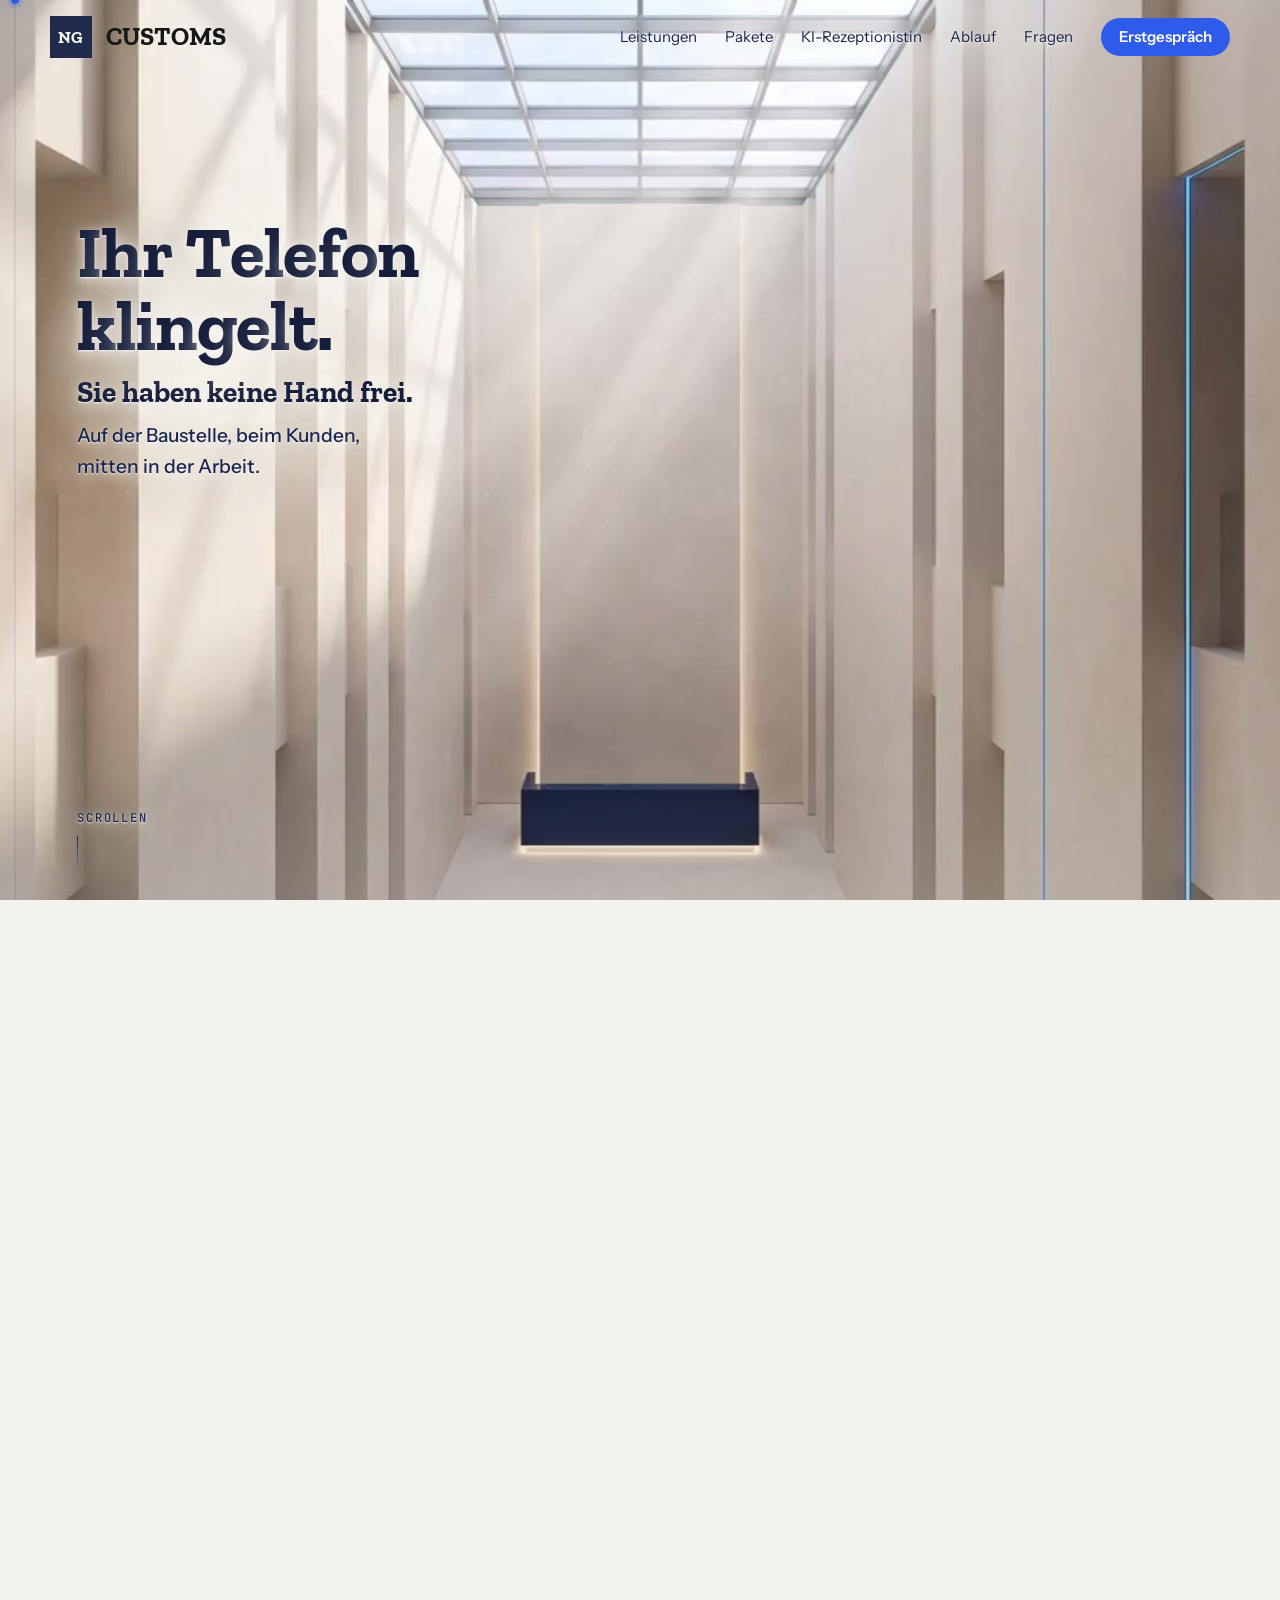
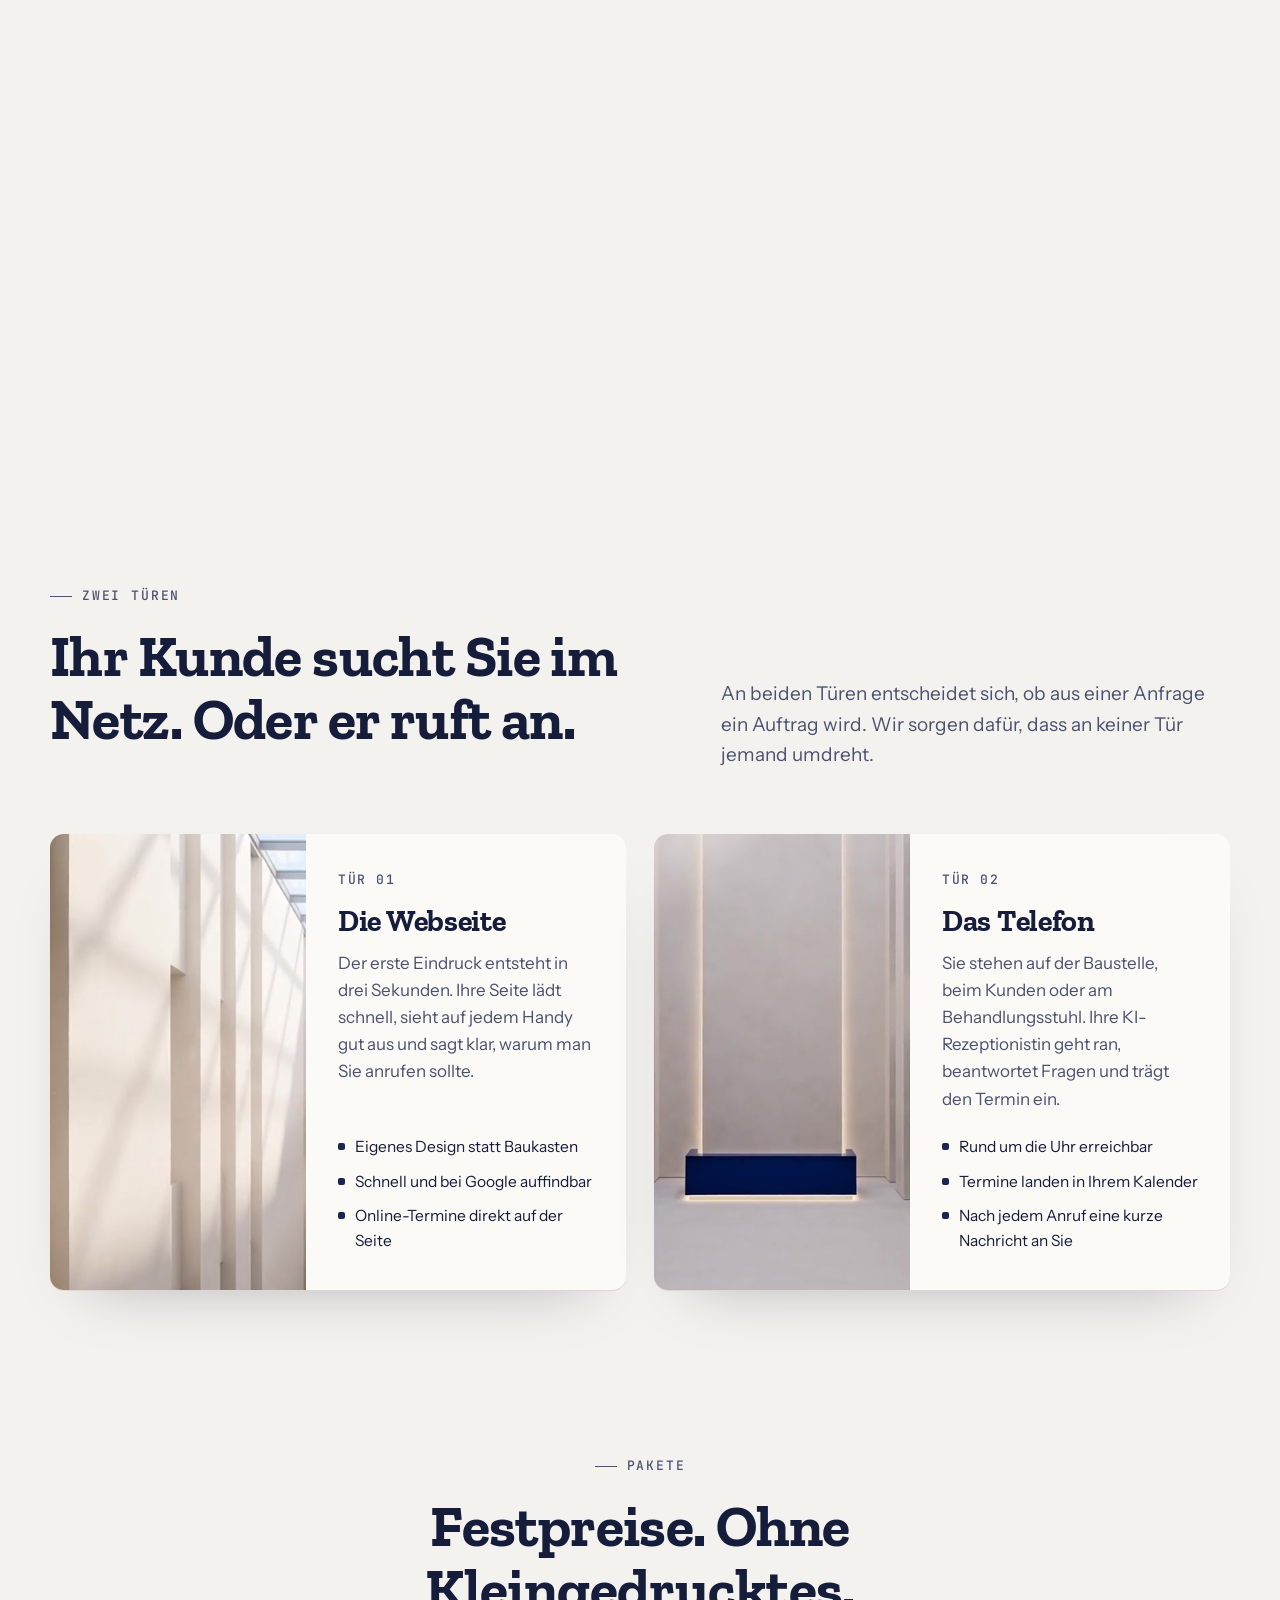
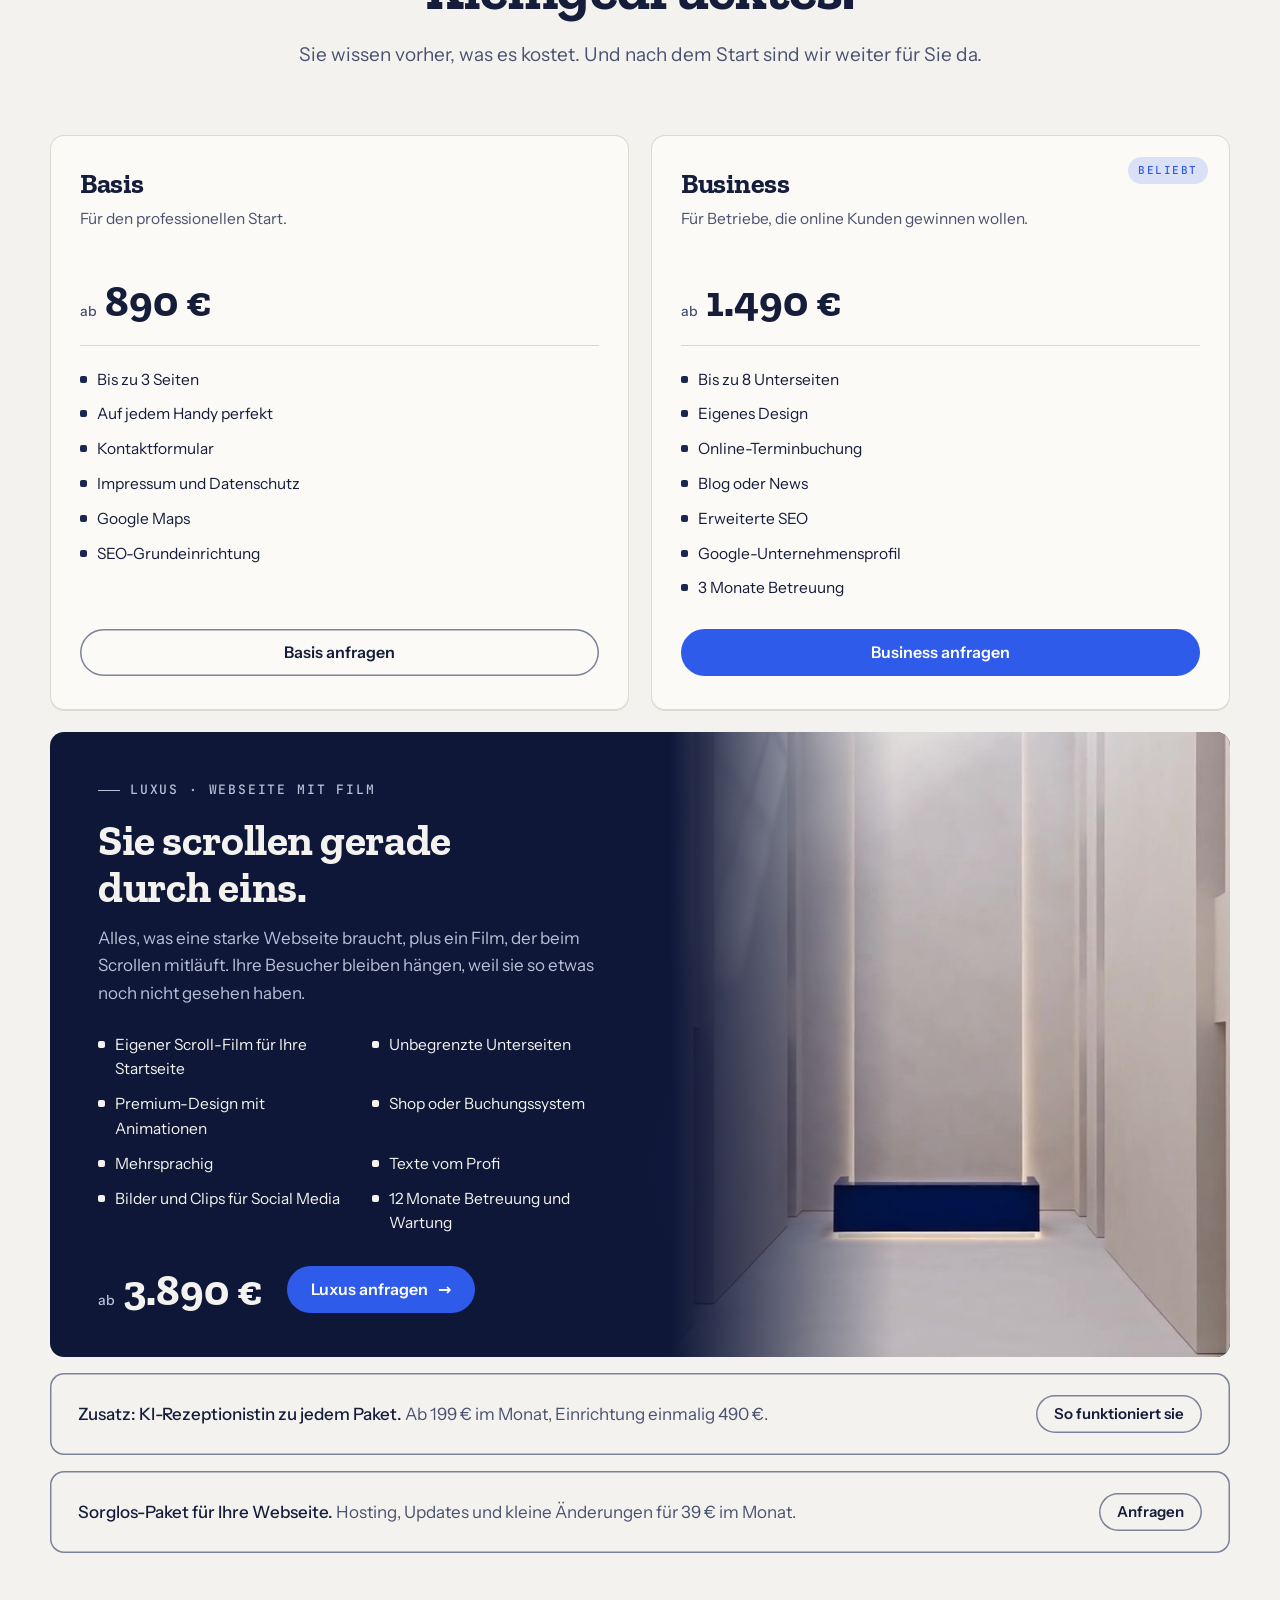
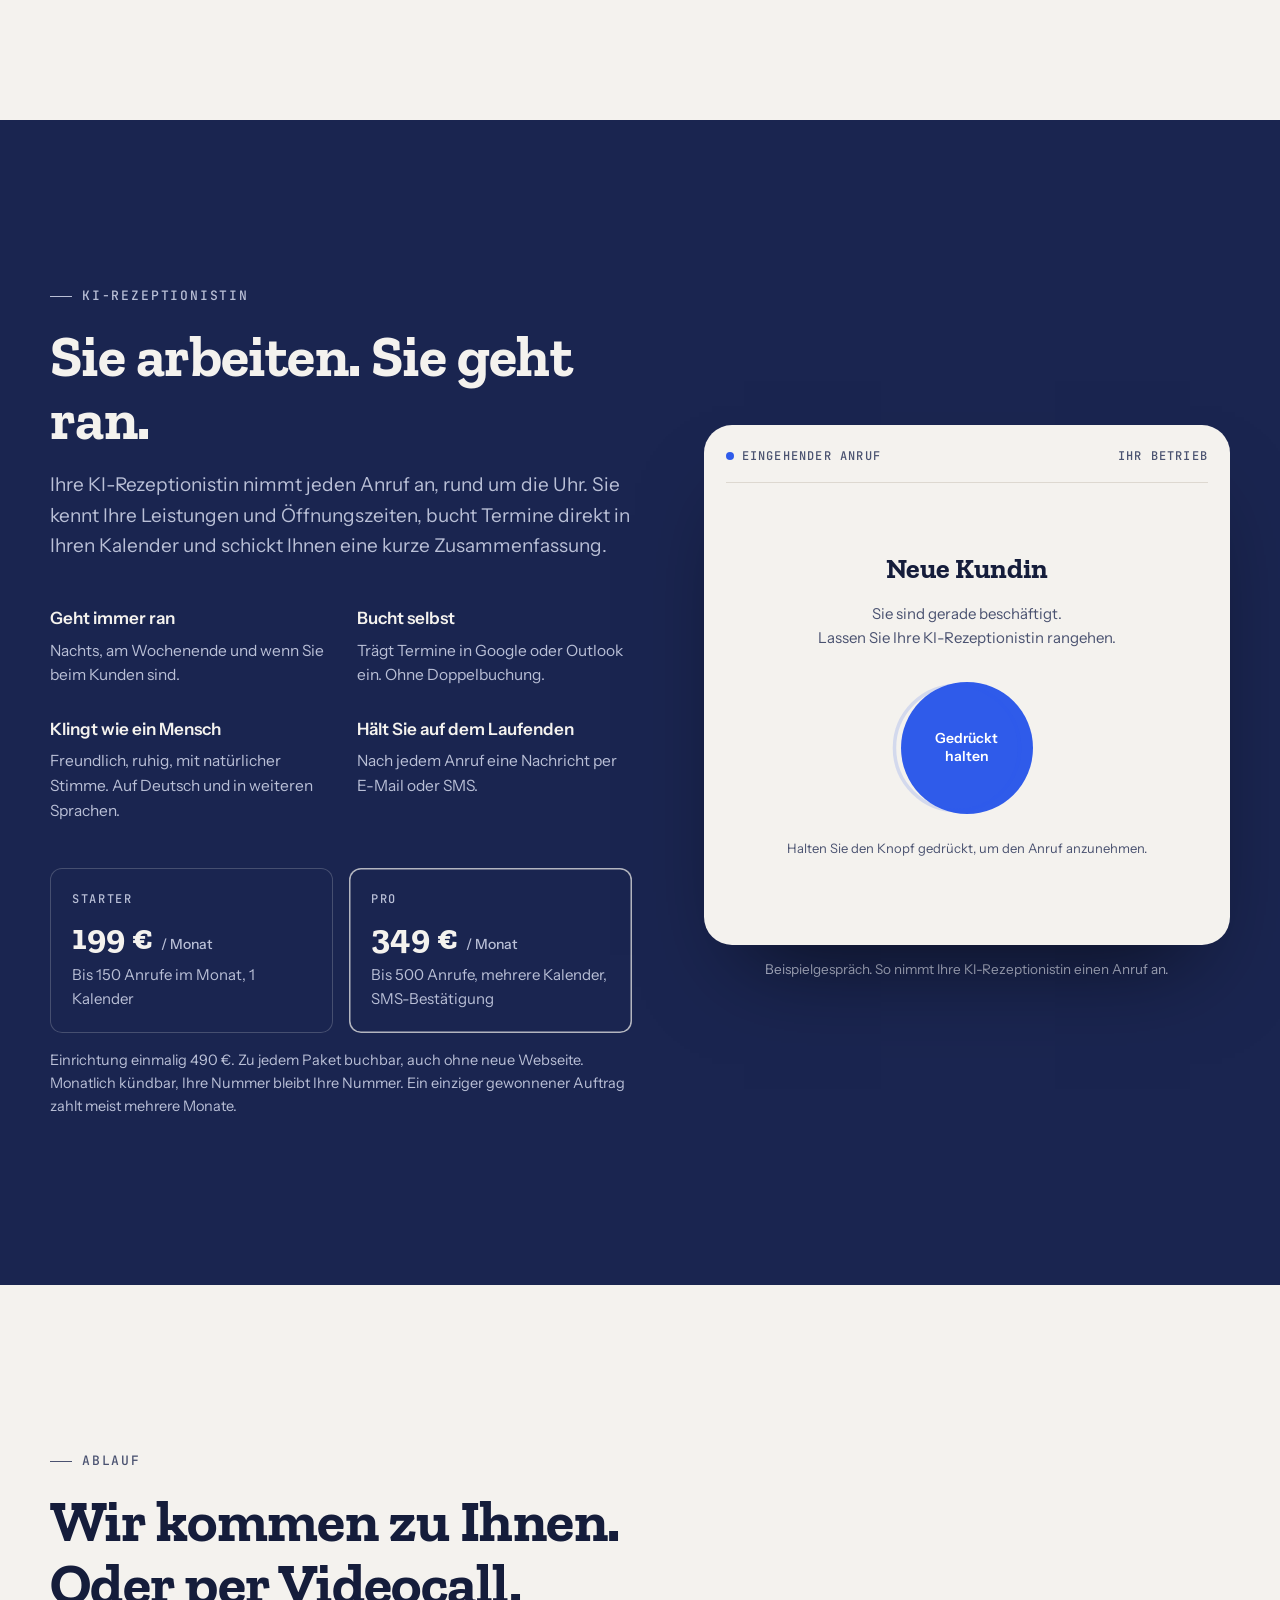
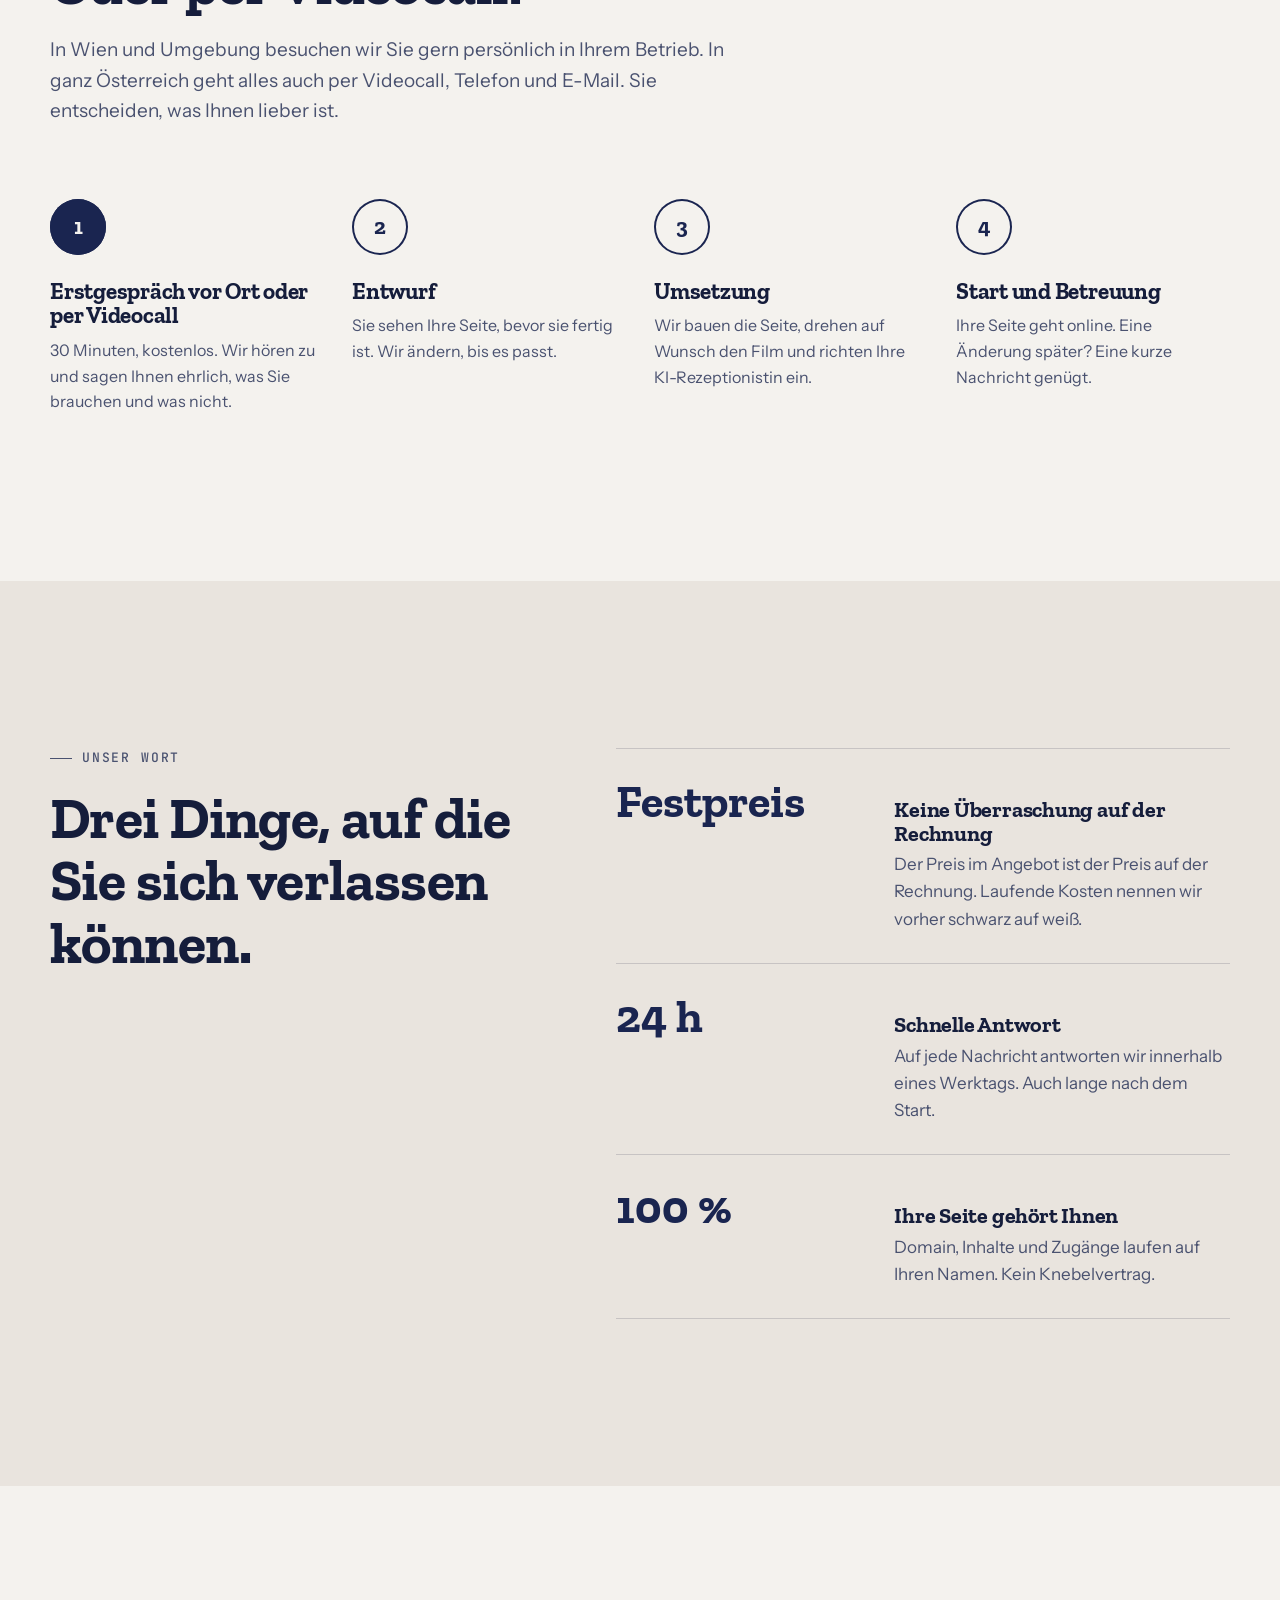
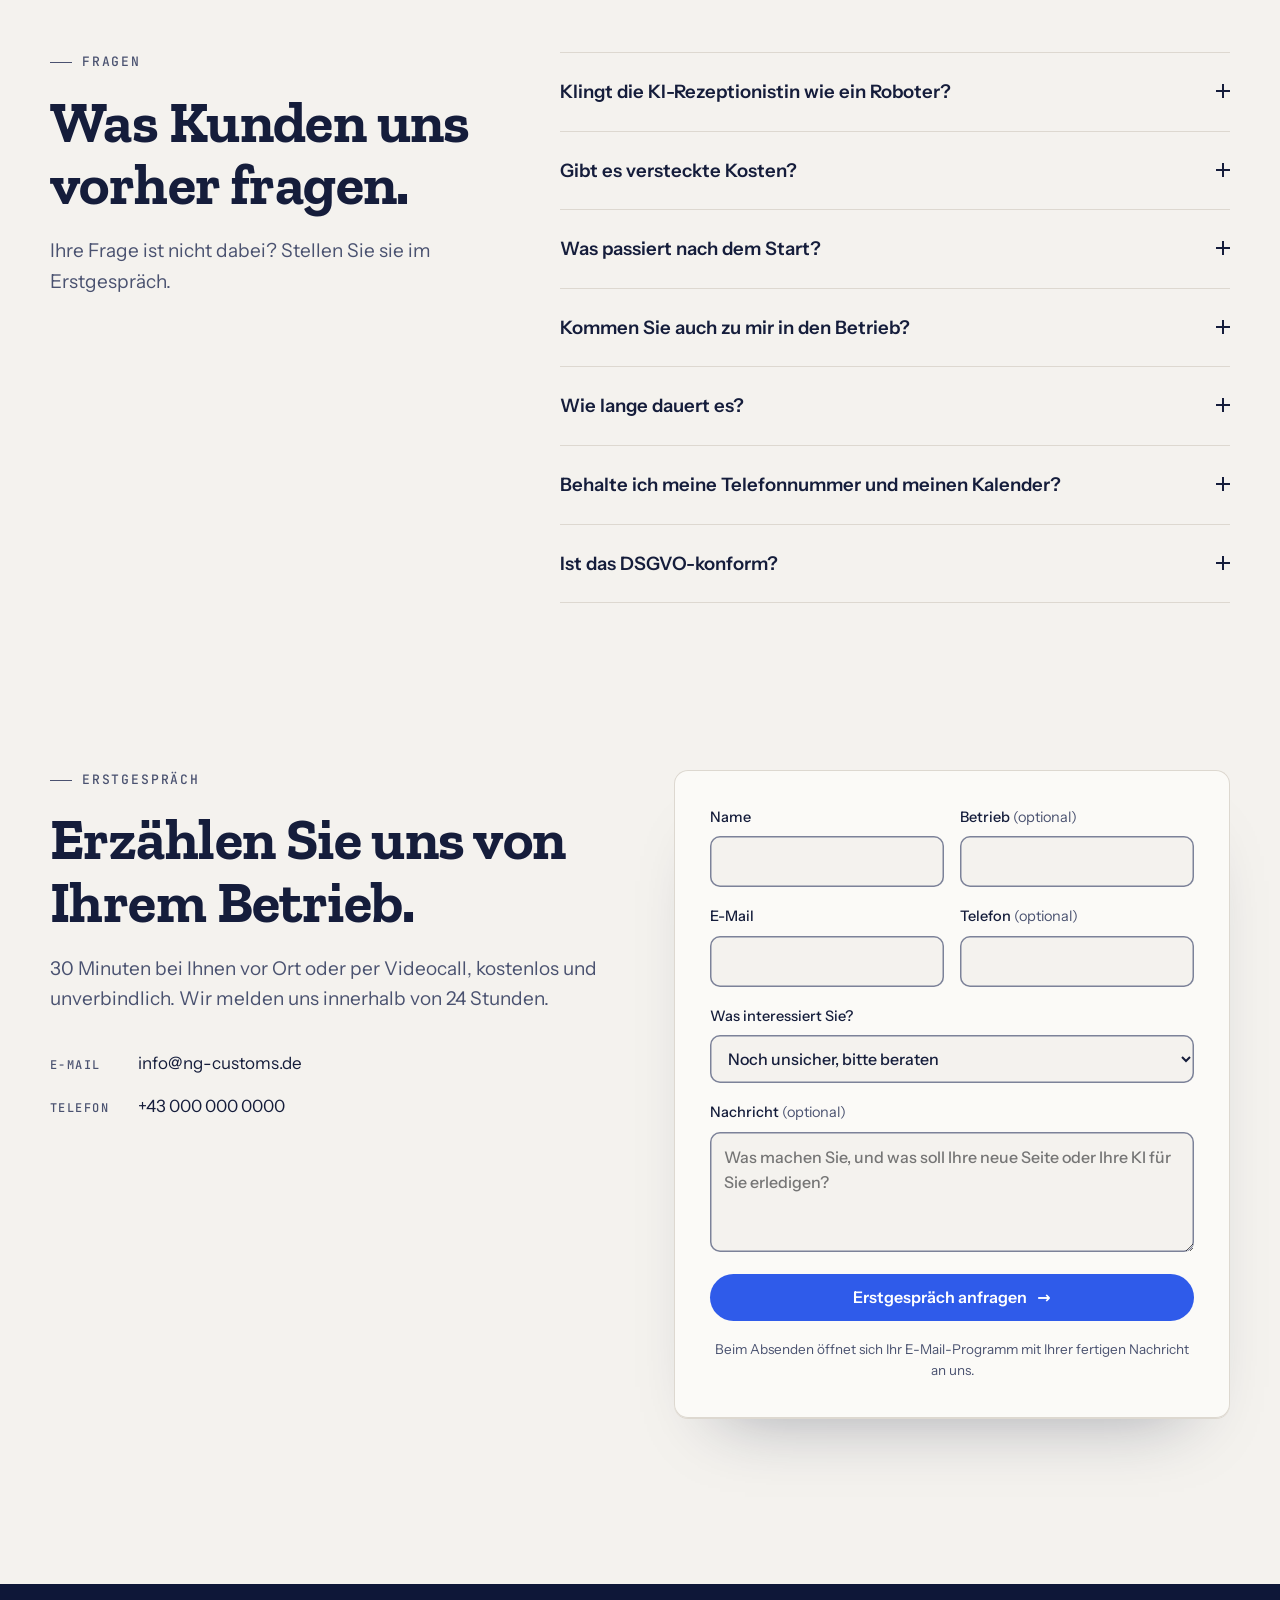
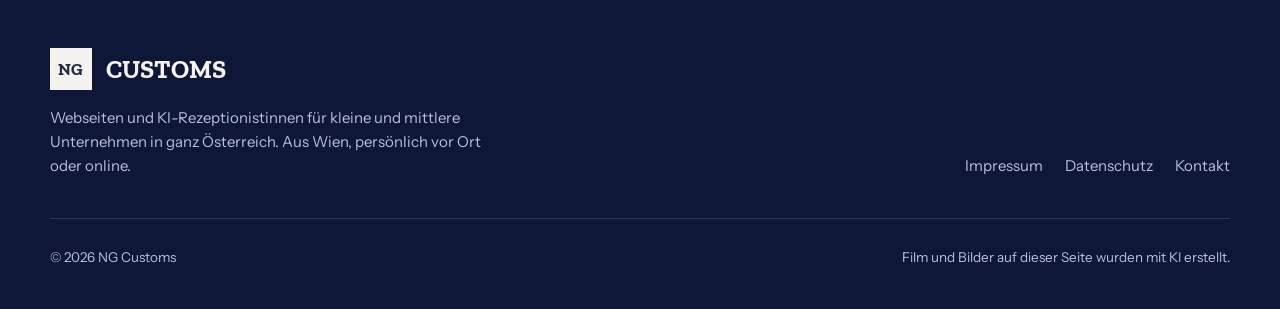
==== website/index.html @ 9c8189a8 "New pain-first hero headline and final pricing Hero now runs pain to solution and settles on 'Jeder " ====
<!DOCTYPE html>
<html lang="de">
<head>
<meta charset="UTF-8">
<meta name="viewport" content="width=device-width, initial-scale=1">
<title>NG Customs · Webseiten und KI-Rezeptionistinnen für KMU</title>
<meta name="description" content="NG Customs aus Wien baut Webseiten und KI-Rezeptionistinnen für kleine und mittlere Unternehmen in ganz Österreich. Festpreise, persönlich vor Ort oder online.">
<meta name="theme-color" content="#F4F2EE">
<link rel="icon" href="data:image/svg+xml,%3Csvg xmlns='http://www.w3.org/2000/svg' viewBox='0 0 64 64'%3E%3Crect width='64' height='64' rx='6' fill='%23202A4B'/%3E%3Ctext x='32' y='42' font-family='Georgia,serif' font-weight='700' font-size='26' fill='%23F9FAF5' text-anchor='middle'%3ENG%3C/text%3E%3C/svg%3E">
<meta property="og:title" content="NG Customs · Jeder verpasste Anruf kostet Sie Geld.">
<meta property="og:description" content="Webseiten und KI-Rezeptionistinnen für kleine und mittlere Unternehmen in ganz Österreich. Aus Wien, persönlich vor Ort oder online.">
<meta property="og:type" content="website">
<!-- DEPLOY STEP: og:image und og:url mit der Live-Adresse (absolut) patchen -->
<meta property="og:image" content="assets/hero-ending.jpg">
<meta property="og:url" content="/">
<link rel="preload" href="assets/fonts/zilla-slab-700.woff2" as="font" type="font/woff2" crossorigin>
<link rel="preload" href="assets/fonts/instrument-sans.woff2" as="font" type="font/woff2" crossorigin>
<style>
@font-face{font-family:"Zilla Slab";src:url(assets/fonts/zilla-slab-600.woff2) format("woff2");font-weight:600;font-display:swap}
@font-face{font-family:"Zilla Slab";src:url(assets/fonts/zilla-slab-700.woff2) format("woff2");font-weight:700;font-display:swap}
@font-face{font-family:"Instrument Sans";src:url(assets/fonts/instrument-sans.woff2) format("woff2");font-weight:400 600;font-display:swap}
@font-face{font-family:"JetBrains Mono";src:url(assets/fonts/jetbrains-mono-500.woff2) format("woff2");font-weight:500;font-display:swap}

:root{
  --canvas:#F4F2EE;
  --panel:#FBFAF7;
  --wall:#E9E4DE;
  --ink:#151D3B;
  --navy:#1A2550;
  --navy-deep:#0E1738;
  --text-secondary:#4A5270;
  --line:#DDD8D0;
  --line-strong:#7C8299;
  --accent:#2F5BEA;
  --accent-hover:#2349C9;
  --accent-muted:rgba(47,91,234,.16);
  --on-navy:#F4F2EE;
  --on-navy-2:#B9BFD6;
  --display:"Zilla Slab",Georgia,serif;
  --body:"Instrument Sans",system-ui,-apple-system,"Segoe UI",sans-serif;
  --mono:"JetBrains Mono",ui-monospace,monospace;
  --ease-out:cubic-bezier(.22,1,.36,1);
  --ease-io:cubic-bezier(.65,0,.35,1);
  --radius:14px;
  --halo:0 1px 2px rgba(244,242,238,.95),0 3px 14px rgba(244,242,238,.85),0 10px 44px rgba(244,242,238,.8);
}
*{box-sizing:border-box;margin:0;padding:0}
html{overflow-x:hidden;overflow-x:clip;scroll-behavior:smooth;-webkit-text-size-adjust:100%}
body{overflow-x:hidden;overflow-x:clip;background:var(--canvas);color:var(--ink);font-family:var(--body);font-size:17px;line-height:1.6;-webkit-font-smoothing:antialiased;animation:pagein .9s var(--ease-out) both}
@keyframes pagein{from{opacity:0}to{opacity:1}}
img,video,svg{display:block;max-width:100%}
a{color:inherit;text-decoration:none}
button{font:inherit;color:inherit;background:none;border:0;cursor:pointer}
:focus-visible{outline:2px solid var(--accent);outline-offset:3px;border-radius:6px}
.sr{position:absolute!important;width:1px;height:1px;overflow:hidden;clip:rect(0 0 0 0);clip-path:inset(50%);white-space:nowrap}
.skip{position:fixed;left:16px;top:-60px;z-index:100;background:var(--navy);color:var(--on-navy);padding:10px 16px;border-radius:8px;transition:top .3s var(--ease-out)}
.skip:focus{top:12px}
.wrap{width:min(1180px,100% - 48px);margin-inline:auto}

/* One environment: fixed background layer behind everything */
.env{position:fixed;inset:0;z-index:-1;pointer-events:none;overflow:hidden}
.env::before{content:"";position:absolute;inset:0;background-image:linear-gradient(to right,rgba(26,37,80,.045) 1px,transparent 1px);background-size:88px 100%}
.env::after{content:"";position:absolute;width:70vmax;height:70vmax;left:-20vmax;top:-25vmax;border-radius:50%;background:radial-gradient(circle,rgba(255,255,255,.75),rgba(255,255,255,0) 62%);animation:drift 80s var(--ease-io) -20s infinite alternate}
@keyframes drift{to{transform:translate(60vw,70vh)}}

/* The light seam: signature element, echoes the blue light line in the film */
.seam{position:fixed;left:max(12px,calc((100vw - 1180px)/2 - 36px));top:0;bottom:0;width:2px;z-index:5;pointer-events:none;background:rgba(26,37,80,.07)}
.seam i{position:absolute;left:0;top:0;width:2px;height:100%;transform-origin:top;transform:scaleY(var(--sp,0));background:linear-gradient(var(--accent),rgba(47,91,234,.35));box-shadow:0 0 12px rgba(47,91,234,.55)}
.seam b{position:absolute;left:-3px;width:8px;height:8px;border-radius:50%;background:var(--accent);box-shadow:0 0 0 4px var(--accent-muted),0 0 18px rgba(47,91,234,.7);top:calc(var(--sp,0)*100% - 4px)}
@media (max-width:1100px){.seam{display:none}}

/* Nav */
.nav{position:fixed;top:0;left:0;right:0;z-index:40;transition:background .5s var(--ease-out),box-shadow .5s var(--ease-out)}
.nav.solid nav a:not(.btn){text-shadow:none;color:var(--text-secondary)}
.nav.solid{background:rgba(244,242,238,.86);backdrop-filter:blur(14px);-webkit-backdrop-filter:blur(14px);box-shadow:0 1px 0 var(--line)}
.nav .wrap{display:flex;align-items:center;justify-content:space-between;height:74px}
.logo{display:flex;align-items:center;gap:14px;font-family:var(--display);font-weight:700;letter-spacing:0;line-height:1}
.logo .mark{display:grid;place-items:center;width:42px;height:42px;background:#202A4B;color:#F9FAF5;font-size:17px;letter-spacing:.01em}
.logo .word{font-size:25.5px;color:#161616}
.nav nav{display:flex;align-items:center;gap:28px;font-size:15px}
.nav nav a:not(.btn){color:var(--navy);text-shadow:var(--halo);position:relative;transition:color .3s var(--ease-out)}
.nav nav a:not(.btn)::after{content:"";position:absolute;left:0;right:0;bottom:-4px;height:1px;background:var(--ink);transform:scaleX(0);transform-origin:left;transition:transform .4s var(--ease-out)}
.nav nav a:not(.btn):hover{color:var(--ink)}
.nav nav a:not(.btn):hover::after{transform:scaleX(1)}
.menu{display:none;width:44px;height:44px;place-items:center}
.menu span{display:block;width:22px;height:2px;background:var(--ink);box-shadow:0 7px 0 var(--ink),0 -7px 0 var(--ink);transition:transform .3s var(--ease-out)}

/* Buttons */
.btn{display:inline-flex;align-items:center;justify-content:center;gap:10px;padding:14px 24px;border-radius:999px;font-weight:600;font-size:16px;line-height:1.2;background:var(--accent);color:#fff;text-shadow:none;transition:background .35s var(--ease-out),transform .35s var(--ease-out),box-shadow .35s var(--ease-out)}
.btn:hover{background:var(--accent-hover);transform:translateY(-2px);box-shadow:0 12px 28px -10px rgba(47,91,234,.55)}
.btn .arr{transition:transform .35s var(--ease-out)}
.btn:hover .arr{transform:translateX(4px)}
.btn.ghost{background:transparent;color:var(--ink);box-shadow:inset 0 0 0 1.5px var(--line-strong)}
.btn.ghost:hover{background:rgba(26,37,80,.06);box-shadow:inset 0 0 0 1.5px var(--ink)}
.btn.small{padding:10px 18px;font-size:15px}
.btn.onnavy.ghost{color:var(--on-navy);box-shadow:inset 0 0 0 1.5px rgba(244,242,238,.5)}
.btn.onnavy.ghost:hover{background:rgba(244,242,238,.08);box-shadow:inset 0 0 0 1.5px var(--on-navy)}
@media (pointer:coarse){.btn{min-height:44px;display:inline-flex;align-items:center;justify-content:center}}

.kicker{font-family:var(--mono);font-size:13px;letter-spacing:.14em;text-transform:uppercase;color:var(--text-secondary);display:flex;align-items:center;gap:10px}
.kicker::before{content:"";width:22px;height:1px;background:currentColor}
h1,h2,h3{font-family:var(--display);font-weight:700;line-height:1.08;letter-spacing:-.01em;color:var(--ink)}
h2{font-size:clamp(34px,4.6vw,58px);margin:18px 0 20px;max-width:18ch}
h3{font-size:26px}
.lede{font-size:19px;color:var(--text-secondary);max-width:54ch}

/* ============ HERO ============ */
.hero{position:relative;height:580vh}
.stage{position:sticky;top:0;height:100vh;height:100lvh;overflow:hidden;background:var(--wall)}
.stage .poster,.stage .poster-end{position:absolute;inset:0;background-size:cover;background-position:center}
.stage .poster-end{opacity:0}
.stage video{position:absolute;inset:0;width:100%;height:100%;object-fit:cover;opacity:0;transition:opacity .8s var(--ease-out);will-change:transform;transform:translateZ(0)}
.stage.video-ready video{opacity:1}
.stage.video-failed video{display:none}
.scrim{position:absolute;inset:0;pointer-events:none;background:radial-gradient(ellipse 120% 90% at 50% 45%,rgba(244,242,238,0) 40%,rgba(244,242,238,.45) 100%)}
.band{position:absolute;opacity:0;text-shadow:var(--halo);will-change:opacity}
.band::before{content:"";position:absolute;inset:-28% -18%;z-index:-1;pointer-events:none;opacity:calc(.25 + .75*var(--k,1));background:radial-gradient(ellipse 60% 58% at 50% 50%,rgba(244,242,238,var(--sa,.66)) 0%,rgba(244,242,238,calc(var(--sa,.66)*.62)) 46%,rgba(244,242,238,0) 76%)}
.band .btn{text-shadow:none}
.band h1,.band .h{font-size:clamp(40px,5.6vw,84px);font-family:var(--display);font-weight:700;line-height:1.02;letter-spacing:-.015em;color:var(--ink)}
.band p{font-size:clamp(18px,1.5vw,22px);color:var(--navy);margin-top:16px;font-weight:500;max-width:30ch}
.band-1{left:max(24px,6vw);top:24vh;--sa:.62}
.band-2{right:max(24px,6vw);top:36vh;text-align:right;--sa:.66}
.band-2 p{margin-left:auto}
.band-3{left:max(24px,6vw);top:34vh;--sa:.66}
.band-4{left:50%;top:15vh;width:min(920px,92vw);transform:translateX(-50%);text-align:center;--sa:.72}
.band-4 p{margin-inline:auto;max-width:44ch}
.band-4 .row{display:flex;gap:14px;justify-content:center;flex-wrap:wrap;margin-top:28px}
.w{display:inline-block;white-space:nowrap}
.c{display:inline-block}
/* (f) drift-down: band 1 echoes the descent */
.band-1 .c{--kc:clamp(0,(var(--k,0) - var(--th,0))*2.8,1);opacity:var(--kc);transform:translateY(calc((1 - var(--kc))*-26px))}
/* (c) blur-to-sharp: band 2, the quiet beat as the light shifts */
.band-2 .stack{display:grid}
.band-2 .stack>*{grid-area:1/1}
.band-2 .soft{filter:blur(10px);opacity:calc(1 - var(--k,0))}
.band-2 .sharp{opacity:var(--k,0)}
/* (g) approach-from-depth: band 3 grows as the camera pushes forward */
.band-3 .w{--kc:clamp(0,(var(--k,0) - var(--th,0))*2.6,1);opacity:var(--kc);transform:scale(calc(.82 + .18*var(--kc)));transform-origin:50% 70%}
/* (e) word rise into a staged settle: band 4 arrives with the film */
.band-4 .w{--kc:clamp(0,(var(--k,0) - var(--th,0))*3,1);opacity:var(--kc);transform:translateY(calc((1 - var(--kc))*34px))}
.band-4 p{opacity:clamp(0,(var(--k,0) - .62)*4,1);transform:translateY(calc((1 - clamp(0,(var(--k,0) - .62)*4,1))*14px))}
.band-4 .row{opacity:clamp(0,(var(--k,0) - .78)*5,1);transform:translateY(calc((1 - clamp(0,(var(--k,0) - .78)*5,1))*14px))}
.band .sub-soft{opacity:var(--k,0)}
.band p.sub-punch{font-family:var(--display);font-weight:700;font-size:clamp(24px,2.3vw,34px);line-height:1.15;color:var(--ink);margin-top:14px}
.band .sub-punch+p{margin-top:10px}
.ring{position:absolute;right:28px;bottom:28px;width:44px;height:44px;color:var(--navy);transition:opacity .6s var(--ease-out)}
.ring circle.track{stroke:rgba(26,37,80,.15)}
.ring.done{opacity:0}
.cue{position:absolute;left:max(24px,6vw);bottom:30px;font-family:var(--mono);font-size:12px;letter-spacing:.16em;text-transform:uppercase;color:var(--navy);display:flex;flex-direction:column;align-items:flex-start;gap:8px;text-shadow:var(--halo);transition:opacity .6s var(--ease-out)}
.cue i{width:1px;height:34px;background:linear-gradient(var(--navy),transparent);animation:cue 2.4s var(--ease-io) -1s infinite}
@keyframes cue{0%{transform:scaleY(0);transform-origin:top}50%{transform:scaleY(1);transform-origin:top}51%{transform-origin:bottom}100%{transform:scaleY(0);transform-origin:bottom}}
.cue.hide{opacity:0}
@media (max-height:560px){.cue,.ring{display:none}}

/* Static hero: the five gates, identical in JS */
.static-only{display:none}
@media (max-width: 720px), (orientation: portrait) and (max-width: 1024px), (orientation: portrait) and (pointer: coarse), (orientation: landscape) and (pointer: coarse) and (max-height: 560px), (prefers-reduced-motion: reduce){
  .static-only{display:inline}.scrub-only{display:none}
  .hero{height:auto}
  .stage{position:relative;height:auto;min-height:100svh;display:flex;align-items:flex-start;background:var(--wall) url(assets/hero-ending.jpg) center 70%/cover no-repeat}
  .stage video,.stage .poster,.stage .poster-end,.ring,.cue,.band-1,.band-2,.band-3{display:none}
  .band-4{position:relative;left:auto;top:auto;transform:none;opacity:1;--k:1;margin:clamp(110px,18vh,170px) auto 0;padding-bottom:42vh}
  .band-4 .w,.band-4 p,.band-4 .row{opacity:1;transform:none}
}
@media (max-width:720px){.band-4 .h{font-size:clamp(40px,11vw,56px)}.band-4{padding-bottom:46svh}}

/* ============ SECTIONS ============ */
main section{position:relative;scroll-margin-top:74px}
.sec{padding:clamp(96px,13vw,168px) 0}

/* Reveal choreography */
.rv .it{opacity:0;transform:translateY(26px);transition:opacity .9s var(--ease-out),transform .9s var(--ease-out)}
.rv.in .it{opacity:1;transform:none}
.rv.in .it:nth-child(2){transition-delay:.09s}
.rv.in .it:nth-child(3){transition-delay:.18s}
.rv.in .it:nth-child(4){transition-delay:.27s}
.rv.in .it:nth-child(5){transition-delay:.36s}
.rv.done .it,.rv.done .it:nth-child(2),.rv.done .it:nth-child(3),.rv.done .it:nth-child(4),.rv.done .it:nth-child(5){transition-delay:0s}

/* Two doors */
.doors-head{display:grid;grid-template-columns:1.1fr .9fr;gap:48px;align-items:end;margin-bottom:64px}
.doors{display:grid;grid-template-columns:1fr 1fr;gap:28px}
.door{position:relative;background:var(--panel);border-radius:var(--radius);overflow:hidden;box-shadow:0 1px 0 var(--line),0 30px 60px -40px rgba(21,29,59,.35);display:grid;grid-template-columns:.8fr 1fr;min-height:420px;transition:transform .6s var(--ease-out),box-shadow .6s var(--ease-out)}
.door:hover{transform:translateY(-4px);box-shadow:0 1px 0 var(--line),0 40px 70px -40px rgba(21,29,59,.45)}
.door figure{position:relative;overflow:hidden}
.door img{width:100%;height:100%;object-fit:cover;transform:scale(1.04);transition:transform 1.4s var(--ease-out)}
.door:hover img{transform:scale(1.09)}
.door .body{padding:36px 32px;display:flex;flex-direction:column}
.door .num{font-family:var(--mono);font-size:13px;color:var(--text-secondary);letter-spacing:.12em}
.door h3{margin:14px 0 12px;font-size:30px}
.door p{color:var(--text-secondary)}
.ticks{list-style:none;margin-top:auto;padding-top:22px;display:grid;gap:10px;font-size:15.5px}
.ticks li{display:flex;gap:10px;align-items:baseline}
.ticks li::before{content:"";flex:none;width:7px;height:7px;border-radius:2px;background:var(--navy);transform:translateY(-2px)}

/* Packages */
.pk-head{text-align:center;margin-bottom:64px}
.pk-head .kicker{justify-content:center}
.pk-head h2{margin-inline:auto}
.pk-head .lede{margin-inline:auto}
.plans{display:grid;grid-template-columns:repeat(2,1fr);gap:22px;align-items:stretch}
.plan{position:relative;background:var(--panel);border-radius:var(--radius);padding:34px 30px;display:flex;flex-direction:column;box-shadow:0 1px 0 var(--line),inset 0 0 0 1px var(--line);transition:transform .5s var(--ease-out),box-shadow .5s var(--ease-out)}
.plan:hover{transform:translateY(-4px);box-shadow:0 1px 0 var(--line),inset 0 0 0 1px var(--line-strong),0 30px 50px -36px rgba(21,29,59,.4)}
.plan .tag{position:absolute;top:22px;right:22px;font-family:var(--mono);font-size:11px;letter-spacing:.14em;text-transform:uppercase;color:var(--accent);background:var(--accent-muted);padding:5px 10px;border-radius:999px}
.plan h3{font-size:28px}
.plan .for{color:var(--text-secondary);font-size:15.5px;margin-top:8px;min-height:3.2em}
.price{display:flex;align-items:baseline;gap:8px;margin:22px 0 22px;font-family:var(--display);font-weight:700;font-size:44px;color:var(--ink);line-height:1}
.price small{font-family:var(--body);font-size:14px;font-weight:500;color:var(--text-secondary)}
.plan .ticks{margin:0 0 28px;padding:22px 0 0;border-top:1px solid var(--line)}
.plan .btn{margin-top:auto;width:100%}
.lux{margin-top:22px;border-radius:var(--radius);overflow:hidden;background:var(--navy-deep);color:var(--on-navy);display:grid;grid-template-columns:1.05fr .95fr;min-height:440px;position:relative}
.lux .txt{padding:48px 48px 44px;display:flex;flex-direction:column}
.lux .kicker{color:var(--on-navy-2)}
.lux h3{color:var(--on-navy);font-size:clamp(32px,3.4vw,46px);margin:16px 0 14px;max-width:16ch}
.lux p{color:var(--on-navy-2);max-width:46ch}
.lux .ticks{grid-template-columns:1fr 1fr;column-gap:24px;padding-top:26px;margin-bottom:30px}
.lux .ticks li::before{background:var(--on-navy)}
.lux .price{color:var(--on-navy)}
.lux .price small{color:var(--on-navy-2)}
.lux .foot{display:flex;align-items:center;gap:24px;flex-wrap:wrap;margin-top:auto}
.lux .foot .price{margin:0}
.lux figure{position:relative;overflow:hidden}
.lux figure img{width:100%;height:100%;object-fit:cover}
.lux figure::after{content:"";position:absolute;inset:0;background:linear-gradient(90deg,var(--navy-deep),rgba(14,23,56,0) 40%)}
.lux .glow{position:absolute;inset:0;pointer-events:none;background:radial-gradient(ellipse 40% 50% at 78% 70%,rgba(47,91,234,.28),transparent 70%);opacity:.5}
.live .lux .glow{animation:pulse 7s var(--ease-io) -2s infinite alternate}
@keyframes pulse{to{opacity:1}}
.addon{margin-top:16px;display:flex;justify-content:space-between;align-items:center;gap:20px;flex-wrap:wrap;padding:22px 28px;border-radius:var(--radius);box-shadow:inset 0 0 0 1.5px var(--line-strong)}
.addon p{font-weight:500}
.addon p span{color:var(--text-secondary);font-weight:400}

/* Reception (navy band) */
.rez{background:var(--navy);color:var(--on-navy);overflow:hidden}
.rez h2{color:var(--on-navy)}
.rez .kicker{color:var(--on-navy-2)}
.rez .lede{color:var(--on-navy-2)}
.rez-grid{display:grid;grid-template-columns:1.05fr .95fr;gap:72px;align-items:center}
.feats{display:grid;grid-template-columns:1fr 1fr;gap:28px 32px;margin:44px 0 44px}
.feats h4{font-family:var(--body);font-weight:600;font-size:17px;margin-bottom:6px;color:var(--on-navy)}
.feats p{font-size:15.5px;color:var(--on-navy-2)}
.tarife{display:grid;grid-template-columns:1fr 1fr;gap:16px}
.tarif{border-radius:12px;padding:22px 22px;box-shadow:inset 0 0 0 1px rgba(244,242,238,.2)}
.tarif.hl{box-shadow:inset 0 0 0 1.5px rgba(244,242,238,.7)}
.tarif h4{font-family:var(--mono);font-size:12px;letter-spacing:.14em;text-transform:uppercase;color:var(--on-navy-2);font-weight:500}
.tarif .price{font-size:36px;margin:10px 0 8px;color:var(--on-navy)}
.tarif .price small{color:var(--on-navy-2)}
.tarif p{font-size:15px;color:var(--on-navy-2)}
.rez .note{margin-top:16px;font-size:14.5px;color:var(--on-navy-2)}
.motes{position:absolute;inset:0;pointer-events:none;overflow:hidden}
.motes i{position:absolute;width:3px;height:3px;border-radius:50%;background:rgba(244,242,238,.5);opacity:0}
.live .motes i{animation:mote 16s linear infinite}
@keyframes mote{0%{opacity:0;transform:translateY(0)}15%{opacity:.7}85%{opacity:.5}100%{opacity:0;transform:translateY(-38vh)}}

/* The one interactive moment: hold to answer */
.phone{position:relative;background:var(--canvas);color:var(--ink);border-radius:28px;padding:22px;min-height:520px;box-shadow:0 50px 90px -40px rgba(0,0,0,.6);display:flex;flex-direction:column}
.phone .top{display:flex;justify-content:space-between;align-items:center;font-family:var(--mono);font-size:12px;letter-spacing:.1em;text-transform:uppercase;color:var(--text-secondary);padding-bottom:16px;border-bottom:1px solid var(--line)}
.phone .dot{display:inline-block;width:8px;height:8px;border-radius:50%;background:var(--accent);margin-right:8px;box-shadow:0 0 0 0 rgba(47,91,234,.5)}
.live .phone .dot{animation:ping 2s var(--ease-out) infinite}
@keyframes ping{to{box-shadow:0 0 0 10px rgba(47,91,234,0)}}
.ring-call{flex:1;display:flex;flex-direction:column;align-items:center;justify-content:center;text-align:center;gap:10px;padding:26px 0;transition:opacity .6s var(--ease-out),transform .6s var(--ease-out)}
.ring-call .who{font-family:var(--display);font-weight:700;font-size:28px}
.ring-call .sub{color:var(--text-secondary);font-size:15px}
.hold{position:relative;width:132px;height:132px;border-radius:50%;margin-top:22px;display:grid;place-items:center;background:var(--accent);color:#fff;font-weight:600;font-size:14px;line-height:1.25;text-align:center;touch-action:none;user-select:none;-webkit-user-select:none;transition:transform .35s var(--ease-out),background .35s var(--ease-out)}
.hold:hover{background:var(--accent-hover)}
.hold.pressing{transform:scale(.96)}
.hold svg{position:absolute;inset:-10px;width:152px;height:152px;transform:rotate(-90deg)}
.hold circle{fill:none;stroke-width:4}
.hold .trk{stroke:var(--accent-muted)}
.hold .bar{stroke:var(--accent);stroke-linecap:round;stroke-dasharray:452;stroke-dashoffset:calc(452*(1 - var(--hp,0)))}
.hold-hint{font-size:13px;color:var(--text-secondary);margin-top:14px}
.chat{display:none;flex-direction:column;gap:10px;padding:18px 0 90px}
.phone.answered .ring-call{display:none}
.phone.answered .chat{display:flex}
.msg{max-width:86%;padding:11px 15px;border-radius:16px;font-size:15px;line-height:1.45;opacity:0;transform:translateY(10px);transition:opacity .6s var(--ease-out),transform .6s var(--ease-out)}
.msg.on{opacity:1;transform:none}
.msg small{display:block;font-family:var(--mono);font-size:10.5px;letter-spacing:.1em;text-transform:uppercase;color:var(--text-secondary);margin-bottom:3px}
.msg.ki{align-self:flex-start;background:var(--panel);box-shadow:inset 0 0 0 1px var(--line);border-bottom-left-radius:4px}
.msg.kd{align-self:flex-end;background:var(--wall);border-bottom-right-radius:4px}
.booked{position:absolute;left:22px;right:22px;bottom:22px;display:flex;gap:14px;align-items:center;padding:14px 16px;border-radius:14px;background:var(--navy);color:var(--on-navy);opacity:0;transform:translateY(12px);transition:opacity .7s var(--ease-out),transform .7s var(--ease-out)}
.booked.on{opacity:1;transform:none}
.booked .cal{flex:none;width:42px;height:46px;border-radius:8px;background:var(--canvas);color:var(--ink);display:grid;place-items:center;font-family:var(--display);font-weight:700;font-size:20px;line-height:1;padding-top:6px;position:relative}
.booked .cal::before{content:"DO";position:absolute;top:0;left:0;right:0;height:14px;background:var(--accent);color:#fff;font-family:var(--mono);font-size:9px;display:grid;place-items:center;border-radius:8px 8px 0 0}
.booked strong{display:block;font-size:15px}
.booked span{font-size:14px;color:var(--on-navy-2)}
.phone.answered .top span:last-child{visibility:hidden}
.replay{position:absolute;top:21px;right:22px;padding:2px 0;font-family:var(--mono);font-size:11px;letter-spacing:.12em;text-transform:uppercase;color:var(--text-secondary);display:none}
.phone.answered .replay{display:block}
.replay:hover{color:var(--ink)}
.phone-cap{margin-top:14px;font-size:13.5px;color:var(--on-navy-2);text-align:center}

/* Steps with a self-drawing line */
.steps-wrap{position:relative;margin-top:72px}
.steps-line{position:absolute;left:0;right:0;top:27px;height:2px;overflow:visible}
.steps-line path{fill:none;stroke:var(--navy);stroke-width:2;stroke-dasharray:1000;stroke-dashoffset:calc(1000*(1 - var(--dp,0)))}
.steps{list-style:none;display:grid;grid-template-columns:repeat(4,1fr);gap:28px;position:relative}
.steps li .n{display:grid;place-items:center;width:56px;height:56px;border-radius:50%;background:var(--canvas);box-shadow:inset 0 0 0 2px var(--navy);font-family:var(--display);font-weight:700;font-size:22px;color:var(--navy);transition:background .5s var(--ease-out),color .5s var(--ease-out)}
.steps li.lit .n{background:var(--navy);color:var(--on-navy)}
.steps h3{font-size:23px;margin:24px 0 10px}
.steps p{color:var(--text-secondary);font-size:16px}

/* Promises: big figures, different skeleton */
.wort{background:var(--wall)}
.wort-grid{display:grid;grid-template-columns:.9fr 1.1fr;gap:64px;align-items:start}
.promises{display:grid;gap:0}
.promise{display:grid;grid-template-columns:250px 1fr;gap:28px;align-items:baseline;padding:30px 0;border-top:1px solid rgba(21,29,59,.16)}
.promise:last-child{border-bottom:1px solid rgba(21,29,59,.16)}
.promise .big{font-family:var(--display);font-weight:700;font-size:clamp(38px,3.6vw,50px);line-height:1;color:var(--navy)}
.promise h3{font-size:22px;margin-bottom:6px}
.promise p{color:var(--text-secondary)}

/* FAQ */
.faq-grid{display:grid;grid-template-columns:.8fr 1.2fr;gap:64px;align-items:start}
.faq-grid .intro{position:sticky;top:120px}
details{border-top:1px solid var(--line)}
details:last-of-type{border-bottom:1px solid var(--line)}
summary{list-style:none;cursor:pointer;display:flex;justify-content:space-between;align-items:baseline;gap:24px;padding:24px 0;font-weight:600;font-size:18.5px}
summary::-webkit-details-marker{display:none}
summary .pm{flex:none;position:relative;width:14px;height:14px}
summary .pm::before,summary .pm::after{content:"";position:absolute;left:0;top:6px;width:14px;height:2px;background:var(--ink);transition:transform .4s var(--ease-out)}
summary .pm::after{transform:rotate(90deg)}
details[open] summary .pm::after{transform:rotate(0)}
details .a{padding:0 40px 26px 0;color:var(--text-secondary);max-width:62ch}

/* Contact */
.kontakt-grid{display:grid;grid-template-columns:1fr 1fr;gap:72px;align-items:start}
.contact-lines{margin-top:36px;display:grid;gap:14px;font-size:17px}
.contact-lines a{display:inline-flex;align-items:baseline;gap:12px;border-bottom:1px solid transparent;transition:border-color .3s var(--ease-out)}
.contact-lines a:hover{border-color:var(--ink)}
.contact-lines .mono{font-family:var(--mono);font-size:12px;letter-spacing:.12em;text-transform:uppercase;color:var(--text-secondary);width:76px}
form.card{background:var(--panel);border-radius:var(--radius);padding:36px;box-shadow:0 1px 0 var(--line),0 40px 70px -46px rgba(21,29,59,.4),inset 0 0 0 1px var(--line);display:grid;gap:18px}
label{display:grid;gap:7px;font-size:14.5px;font-weight:500;color:var(--ink)}
label .lb{display:block}
label .opt{color:var(--text-secondary);font-weight:400}
input,select,textarea{font:inherit;font-size:16px;color:var(--ink);background:var(--canvas);border:0;border-radius:10px;padding:13px 14px;box-shadow:inset 0 0 0 1.5px var(--line-strong);transition:box-shadow .3s var(--ease-out)}
input:focus,select:focus,textarea:focus{outline:none;box-shadow:inset 0 0 0 2px var(--accent)}
textarea{resize:vertical;min-height:120px}
.two{display:grid;grid-template-columns:1fr 1fr;gap:16px}
form .btn{width:100%;margin-top:4px}
.form-note{font-size:13.5px;color:var(--text-secondary);text-align:center}
.ok{display:none;text-align:center;padding:30px 10px}
.ok h3{font-size:28px;margin-bottom:10px}
.ok p{color:var(--text-secondary)}
form.sent>*:not(.ok){display:none}
form.sent .ok{display:block}

/* Footer */
footer{background:var(--navy-deep);color:var(--on-navy-2);padding:64px 0 40px;font-size:15px}
footer .wrap{display:grid;grid-template-columns:1.4fr 1fr;gap:40px;align-items:end}
footer .logo .word{color:var(--on-navy)}
footer .logo .mark{background:var(--on-navy);color:#202A4B}
footer p{margin-top:16px;max-width:44ch}
footer nav{display:flex;gap:22px;justify-content:flex-end;flex-wrap:wrap}
footer nav a:hover{color:var(--on-navy)}
footer .fine{grid-column:1/-1;display:flex;justify-content:space-between;gap:20px;flex-wrap:wrap;padding-top:28px;border-top:1px solid rgba(244,242,238,.14);font-size:13.5px}

/* Responsive */
@media (max-width:1024px){
  .doors-head,.rez-grid,.wort-grid,.faq-grid,.kontakt-grid{grid-template-columns:1fr;gap:40px}
  .faq-grid .intro{position:static}
  .doors{grid-template-columns:1fr}
  .plans{grid-template-columns:1fr 1fr}
  .lux{grid-template-columns:1fr}
  .lux figure{height:260px;order:-1}
  .lux figure::after{background:linear-gradient(0deg,var(--navy-deep),rgba(14,23,56,0) 60%)}
  .steps{grid-template-columns:1fr 1fr;row-gap:48px}
  .steps-line{display:none}
}
@media (max-width:820px){
  .nav nav{position:fixed;top:74px;left:0;right:0;flex-direction:column;align-items:stretch;gap:0;background:var(--canvas);box-shadow:0 1px 0 var(--line);padding:8px 24px 20px;transform:translateY(-8px);opacity:0;visibility:hidden;transition:opacity .35s var(--ease-out),transform .35s var(--ease-out),visibility 0s .35s}
  .nav.open nav{opacity:1;transform:none;visibility:visible;transition:opacity .35s var(--ease-out),transform .35s var(--ease-out)}
  .nav.open{background:var(--canvas)}
  .nav nav a:not(.btn){padding:14px 0;border-bottom:1px solid var(--line);font-size:17px}
  .nav nav .btn{margin-top:16px}
  .menu{display:grid}
}
@media (max-width:720px){
  body{font-size:16.5px}
  .wrap{width:min(1180px,100% - 32px)}
  .plans{grid-template-columns:1fr}
  .door{grid-template-columns:1fr}
  .door figure{height:220px}
  .lux .txt{padding:32px 24px}
  .lux .ticks{grid-template-columns:1fr}
  .feats,.tarife,.two{grid-template-columns:1fr}
  .steps{grid-template-columns:1fr}
  .promise{grid-template-columns:1fr;gap:10px}
  form.card{padding:24px}
  footer .wrap{grid-template-columns:1fr}
  footer nav{justify-content:flex-start}
  .logo .word{font-size:22px}
}

/* Reduced motion: final states, nothing moves */
@media (prefers-reduced-motion: reduce){
  *,*::before,*::after{animation:none!important;transition:none!important;transition-delay:0s!important;scroll-behavior:auto!important}
  .rv .it{opacity:1;transform:none}
  .steps-line path{stroke-dashoffset:0}
  .motes{display:none}
}
body.paused *,body.paused *::before,body.paused *::after{animation-play-state:paused!important}
</style>
</head>
<body>
<a class="skip" href="#main">Zum Inhalt springen</a>
<div class="env" aria-hidden="true"></div>
<div class="seam" aria-hidden="true"><i></i><b></b></div>

<header class="nav" id="top">
  <div class="wrap">
    <a href="#top" class="logo" aria-label="NG Customs, zum Seitenanfang"><span class="mark">NG</span><span class="word">CUSTOMS</span></a>
    <button class="menu" aria-label="Menü" aria-expanded="false" aria-controls="menu"><span></span></button>
    <nav id="menu" aria-label="Hauptnavigation">
      <a href="#tueren">Leistungen</a>
      <a href="#pakete">Pakete</a>
      <a href="#rezeption">KI-Rezeptionistin</a>
      <a href="#ablauf">Ablauf</a>
      <a href="#faq">Fragen</a>
      <a href="#kontakt" class="btn small">Erstgespräch</a>
    </nav>
  </div>
</header>

<main id="main" tabindex="-1">

<section class="hero" aria-label="Einleitung">
  <div class="stage">
    <div class="poster" aria-hidden="true"></div>
    <div class="poster-end" aria-hidden="true"></div>
    <video id="hero" preload="none" muted playsinline aria-hidden="true" tabindex="-1"></video>
    <div class="scrim" aria-hidden="true"></div>

    <div class="band band-1" data-a="0" data-b="0.2">
      <p class="sr">Ihr Telefon klingelt. Sie haben keine Hand frei. Auf der Baustelle, beim Kunden, mitten in der Arbeit.</p>
      <div aria-hidden="true">
        <div class="h split" data-seed="11">Ihr Telefon<br>klingelt.</div>
        <p class="sub-soft sub-punch">Sie haben keine Hand frei.</p>
        <p class="sub-soft">Auf der Baustelle, beim Kunden,<br>mitten in der Arbeit.</p>
      </div>
    </div>

    <div class="band band-2" data-a="0.25" data-b="0.47">
      <p class="sr">Der Kunde legt auf. Und ruft die Konkurrenz an. So gehen drei von zehn Anrufen verloren.</p>
      <div aria-hidden="true" class="stack">
        <div class="soft"><div class="h">Der Kunde<br>legt auf.</div><p class="sub-punch">Und ruft die Konkurrenz an.</p><p>So gehen drei von zehn<br>Anrufen verloren.</p></div>
        <div class="sharp"><div class="h">Der Kunde<br>legt auf.</div><p class="sub-punch">Und ruft die Konkurrenz an.</p><p>So gehen drei von zehn<br>Anrufen verloren.</p></div>
      </div>
    </div>

    <div class="band band-3" data-a="0.52" data-b="0.74">
      <p class="sr">Wir bauen Ihren Empfang. Eine Webseite, die überzeugt. Eine KI, die jeden Anruf annimmt.</p>
      <div aria-hidden="true">
        <div class="h split words" data-seed="23">Wir bauen<br>Ihren Empfang.</div>
        <p class="sub-soft">Eine Webseite, die überzeugt.<br>Eine KI, die jeden Anruf annimmt.</p>
      </div>
    </div>

    <div class="band band-4" data-a="0.8" data-b="1">
      <h1 class="sr">Jeder verpasste Anruf kostet Sie Geld.</h1>
      <div class="h split words" data-seed="37" aria-hidden="true">Jeder verpasste Anruf<br>kostet Sie Geld.</div>
      <p>Ab heute geht jeder Anruf an Ihre KI-Rezeptionistin statt an die Konkurrenz. Dazu eine Webseite, die überzeugt. Für KMU in ganz Österreich.</p>
      <div class="row">
        <a href="#kontakt" class="btn">Kostenloses Erstgespräch sichern <span class="arr" aria-hidden="true">→</span></a>
        <a href="#pakete" class="btn ghost">Pakete ansehen</a>
      </div>
    </div>

    <svg class="ring" viewBox="0 0 48 48" aria-hidden="true"><circle class="track" cx="24" cy="24" r="20" fill="none" stroke-width="3"/><circle cx="24" cy="24" r="20" fill="none" stroke="currentColor" stroke-width="3" stroke-dasharray="126" transform="rotate(-90 24 24)" style="stroke-dashoffset:var(--ld,126)"/></svg>
    <div class="cue" aria-hidden="true">Scrollen<i></i></div>
  </div>
</section>

<section class="sec" id="tueren">
  <div class="wrap">
    <div class="doors-head rv">
      <div class="it">
        <p class="kicker">Zwei Türen</p>
        <h2>Ihr Kunde sucht Sie im Netz. Oder er ruft an.</h2>
      </div>
      <p class="lede it">An beiden Türen entscheidet sich, ob aus einer Anfrage ein Auftrag wird. Wir sorgen dafür, dass an keiner Tür jemand umdreht.</p>
    </div>
    <div class="doors rv">
      <article class="door it">
        <figure><img src="assets/door-web.jpg" alt="" width="496" height="620" loading="lazy"></figure>
        <div class="body">
          <span class="num">TÜR 01</span>
          <h3>Die Webseite</h3>
          <p>Der erste Eindruck entsteht in drei Sekunden. Ihre Seite lädt schnell, sieht auf jedem Handy gut aus und sagt klar, warum man Sie anrufen sollte.</p>
          <ul class="ticks"><li>Eigenes Design statt Baukasten</li><li>Schnell und bei Google auffindbar</li><li>Online-Termine direkt auf der Seite</li></ul>
        </div>
      </article>
      <article class="door it">
        <figure><img src="assets/door-phone.jpg" alt="" width="560" height="700" loading="lazy"></figure>
        <div class="body">
          <span class="num">TÜR 02</span>
          <h3>Das Telefon</h3>
          <p>Sie stehen auf der Baustelle, beim Kunden oder am Behandlungsstuhl. Ihre KI-Rezeptionistin geht ran, beantwortet Fragen und trägt den Termin ein.</p>
          <ul class="ticks"><li>Rund um die Uhr erreichbar</li><li>Termine landen in Ihrem Kalender</li><li>Nach jedem Anruf eine kurze Nachricht an Sie</li></ul>
        </div>
      </article>
    </div>
  </div>
</section>

<section class="sec" id="pakete" style="padding-top:0">
  <div class="wrap">
    <div class="pk-head rv">
      <p class="kicker it">Pakete</p>
      <h2 class="it">Festpreise. Ohne Kleingedrucktes.</h2>
      <p class="lede it">Sie wissen vorher, was es kostet. Und nach dem Start sind wir weiter für Sie da.</p>
    </div>
    <div class="plans rv">
      <article class="plan it">
        <h3>Basis</h3>
        <p class="for">Für den professionellen Start.</p>
        <p class="price"><small>ab</small>890 €</p>
        <ul class="ticks"><li>Bis zu 3 Seiten</li><li>Auf jedem Handy perfekt</li><li>Kontaktformular</li><li>Impressum und Datenschutz</li><li>Google Maps</li><li>SEO-Grundeinrichtung</li></ul>
        <a href="#kontakt" class="btn ghost" data-paket="Basis">Basis anfragen</a>
      </article>
      <article class="plan it">
        <span class="tag">Beliebt</span>
        <h3>Business</h3>
        <p class="for">Für Betriebe, die online Kunden gewinnen wollen.</p>
        <p class="price"><small>ab</small>1.490 €</p>
        <ul class="ticks"><li>Bis zu 8 Unterseiten</li><li>Eigenes Design</li><li>Online-Terminbuchung</li><li>Blog oder News</li><li>Erweiterte SEO</li><li>Google-Unternehmensprofil</li><li>3 Monate Betreuung</li></ul>
        <a href="#kontakt" class="btn" data-paket="Business">Business anfragen</a>
      </article>
    </div>
    <article class="lux rv" id="luxus">
      <div class="glow" aria-hidden="true"></div>
      <div class="txt">
        <p class="kicker it">Luxus · Webseite mit Film</p>
        <h3 class="it"><span class="scrub-only">Sie scrollen gerade durch eins.</span><span class="static-only">Am Laptop scrollen Sie oben durch einen Film.</span></h3>
        <p class="it">Alles, was eine starke Webseite braucht, plus ein Film, der beim Scrollen mitläuft. Ihre Besucher bleiben hängen, weil sie so etwas noch nicht gesehen haben.</p>
        <ul class="ticks it"><li>Eigener Scroll-Film für Ihre Startseite</li><li>Unbegrenzte Unterseiten</li><li>Premium-Design mit Animationen</li><li>Shop oder Buchungssystem</li><li>Mehrsprachig</li><li>Texte vom Profi</li><li>Bilder und Clips für Social Media</li><li>12 Monate Betreuung und Wartung</li></ul>
        <div class="foot it">
          <p class="price"><small>ab</small>3.890 €</p>
          <a href="#kontakt" class="btn" data-paket="Luxus">Luxus anfragen <span class="arr" aria-hidden="true">→</span></a>
        </div>
      </div>
      <figure aria-hidden="true"><img src="assets/hero-ending.jpg" alt="" width="1376" height="768" loading="lazy"></figure>
    </article>
    <div class="addon rv"><p class="it">Zusatz: KI-Rezeptionistin zu jedem Paket. <span>Ab 199 € im Monat, Einrichtung einmalig 490 €.</span></p><a href="#rezeption" class="btn ghost small it">So funktioniert sie</a></div>
    <div class="addon rv"><p class="it">Sorglos-Paket für Ihre Webseite. <span>Hosting, Updates und kleine Änderungen für 39 € im Monat.</span></p><a href="#kontakt" class="btn ghost small it">Anfragen</a></div>
  </div>
</section>

<section class="sec rez" id="rezeption">
  <div class="motes" aria-hidden="true"></div>
  <div class="wrap rez-grid">
    <div class="rv">
      <p class="kicker it">KI-Rezeptionistin</p>
      <h2 class="it">Sie arbeiten. Sie geht ran.</h2>
      <p class="lede it">Ihre KI-Rezeptionistin nimmt jeden Anruf an, rund um die Uhr. Sie kennt Ihre Leistungen und Öffnungszeiten, bucht Termine direkt in Ihren Kalender und schickt Ihnen eine kurze Zusammenfassung.</p>
      <div class="feats it">
        <div><h4>Geht immer ran</h4><p>Nachts, am Wochenende und wenn Sie beim Kunden sind.</p></div>
        <div><h4>Bucht selbst</h4><p>Trägt Termine in Google oder Outlook ein. Ohne Doppelbuchung.</p></div>
        <div><h4>Klingt wie ein Mensch</h4><p>Freundlich, ruhig, mit natürlicher Stimme. Auf Deutsch und in weiteren Sprachen.</p></div>
        <div><h4>Hält Sie auf dem Laufenden</h4><p>Nach jedem Anruf eine Nachricht per E-Mail oder SMS.</p></div>
      </div>
      <div class="tarife it">
        <div class="tarif"><h4>Starter</h4><p class="price">199 €<small>/ Monat</small></p><p>Bis 150 Anrufe im Monat, 1 Kalender</p></div>
        <div class="tarif hl"><h4>Pro</h4><p class="price">349 €<small>/ Monat</small></p><p>Bis 500 Anrufe, mehrere Kalender, SMS-Bestätigung</p></div>
      </div>
      <p class="note it">Einrichtung einmalig 490 €. Zu jedem Paket buchbar, auch ohne neue Webseite. Monatlich kündbar, Ihre Nummer bleibt Ihre Nummer. Ein einziger gewonnener Auftrag zahlt meist mehrere Monate.</p>
    </div>
    <div class="rv">
      <div class="phone it" id="phone">
        <div class="top"><span><span class="dot"></span>Eingehender Anruf</span><span>Ihr Betrieb</span></div>
        <button class="replay" type="button">Nochmal</button>
        <div class="ring-call">
          <p class="who">Neue Kundin</p>
          <p class="sub">Sie sind gerade beschäftigt.<br>Lassen Sie Ihre KI-Rezeptionistin rangehen.</p>
          <button class="hold" type="button" aria-describedby="hold-hint"><svg viewBox="0 0 152 152" aria-hidden="true"><circle class="trk" cx="76" cy="76" r="72"/><circle class="bar" cx="76" cy="76" r="72"/></svg>Gedrückt<br>halten</button>
          <p class="hold-hint" id="hold-hint">Halten Sie den Knopf gedrückt, um den Anruf anzunehmen.</p>
        </div>
        <div class="chat" aria-live="polite"></div>
        <div class="booked" aria-live="polite"><div class="cal">14</div><div><strong>Termin eingetragen</strong><span>Do., 14:30 Uhr · Beratung · Frau Weber</span></div></div>
      </div>
      <p class="phone-cap">Beispielgespräch. So nimmt Ihre KI-Rezeptionistin einen Anruf an.</p>
    </div>
  </div>
</section>

<section class="sec" id="ablauf">
  <div class="wrap">
    <div class="rv">
      <p class="kicker it">Ablauf</p>
      <h2 class="it">Wir kommen zu Ihnen. Oder per Videocall.</h2>
      <p class="lede it">In Wien und Umgebung besuchen wir Sie gern persönlich in Ihrem Betrieb. In ganz Österreich geht alles auch per Videocall, Telefon und E-Mail. Sie entscheiden, was Ihnen lieber ist.</p>
    </div>
    <div class="steps-wrap">
      <svg class="steps-line" viewBox="0 0 1000 2" preserveAspectRatio="none" aria-hidden="true"><path d="M28 1 H972" pathLength="1000"/></svg>
      <ol class="steps rv">
        <li class="it"><span class="n">1</span><h3>Erstgespräch vor Ort oder per Videocall</h3><p>30 Minuten, kostenlos. Wir hören zu und sagen Ihnen ehrlich, was Sie brauchen und was nicht.</p></li>
        <li class="it"><span class="n">2</span><h3>Entwurf</h3><p>Sie sehen Ihre Seite, bevor sie fertig ist. Wir ändern, bis es passt.</p></li>
        <li class="it"><span class="n">3</span><h3>Umsetzung</h3><p>Wir bauen die Seite, drehen auf Wunsch den Film und richten Ihre KI-Rezeptionistin ein.</p></li>
        <li class="it"><span class="n">4</span><h3>Start und Betreuung</h3><p>Ihre Seite geht online. Eine Änderung später? Eine kurze Nachricht genügt.</p></li>
      </ol>
    </div>
  </div>
</section>

<section class="sec wort" id="wort">
  <div class="wrap wort-grid">
    <div class="rv">
      <p class="kicker it">Unser Wort</p>
      <h2 class="it">Drei Dinge, auf die Sie sich verlassen können.</h2>
    </div>
    <div class="promises rv">
      <div class="promise it"><span class="big">Festpreis</span><div><h3>Keine Überraschung auf der Rechnung</h3><p>Der Preis im Angebot ist der Preis auf der Rechnung. Laufende Kosten nennen wir vorher schwarz auf weiß.</p></div></div>
      <div class="promise it"><span class="big">24 h</span><div><h3>Schnelle Antwort</h3><p>Auf jede Nachricht antworten wir innerhalb eines Werktags. Auch lange nach dem Start.</p></div></div>
      <div class="promise it"><span class="big">100 %</span><div><h3>Ihre Seite gehört Ihnen</h3><p>Domain, Inhalte und Zugänge laufen auf Ihren Namen. Kein Knebelvertrag.</p></div></div>
    </div>
  </div>
</section>

<section class="sec" id="faq">
  <div class="wrap faq-grid">
    <div class="intro rv">
      <p class="kicker it">Fragen</p>
      <h2 class="it">Was Kunden uns vorher fragen.</h2>
      <p class="lede it">Ihre Frage ist nicht dabei? Stellen Sie sie im Erstgespräch.</p>
    </div>
    <div class="rv">
      <details class="it"><summary>Klingt die KI-Rezeptionistin wie ein Roboter?<span class="pm" aria-hidden="true"></span></summary><p class="a">Nein. Sie spricht mit einer natürlichen Stimme, ruhig und freundlich. Im Erstgespräch hören Sie eine Probe und entscheiden selbst.</p></details>
      <details class="it"><summary>Gibt es versteckte Kosten?<span class="pm" aria-hidden="true"></span></summary><p class="a">Nein. Sie bekommen einen Festpreis. Laufende Kosten wie Hosting oder die KI-Rezeptionistin nennen wir vorher schwarz auf weiß.</p></details>
      <details class="it"><summary>Was passiert nach dem Start?<span class="pm" aria-hidden="true"></span></summary><p class="a">Wir bleiben erreichbar. Im Business-Paket sind 3 Monate Betreuung dabei, im Luxus-Paket 12 Monate. Danach übernimmt auf Wunsch unser Sorglos-Paket für 39 € im Monat.</p></details>
      <details class="it"><summary>Kommen Sie auch zu mir in den Betrieb?<span class="pm" aria-hidden="true"></span></summary><p class="a">Ja. In Wien und Umgebung kommen wir gern persönlich vorbei. Im Rest von Österreich sprechen wir per Videocall. Entwurf und Abstimmung laufen danach bequem online, so verlieren Sie keine Zeit.</p></details>
      <details class="it"><summary>Wie lange dauert es?<span class="pm" aria-hidden="true"></span></summary><p class="a">Basis meist 1 bis 2 Wochen, Business 2 bis 4 Wochen. Das Luxus-Paket mit Film planen wir gemeinsam, meist 4 bis 6 Wochen.</p></details>
      <details class="it"><summary>Behalte ich meine Telefonnummer und meinen Kalender?<span class="pm" aria-hidden="true"></span></summary><p class="a">Ja. Die KI-Rezeptionistin arbeitet mit Ihrer bestehenden Nummer und Ihrem Kalender, zum Beispiel Google oder Outlook.</p></details>
      <details class="it"><summary>Ist das DSGVO-konform?<span class="pm" aria-hidden="true"></span></summary><p class="a">Wir bauen datenschutzfreundlich: Schriften liegen auf Ihrem eigenen Server, es laufen keine unnötigen Dienste von Dritten, und Impressum und Datenschutzerklärung sind dabei.</p></details>
    </div>
  </div>
</section>

<section class="sec" id="kontakt" style="padding-top:0">
  <div class="wrap kontakt-grid">
    <div class="rv">
      <p class="kicker it">Erstgespräch</p>
      <h2 class="it">Erzählen Sie uns von Ihrem Betrieb.</h2>
      <p class="lede it">30 Minuten bei Ihnen vor Ort oder per Videocall, kostenlos und unverbindlich. Wir melden uns innerhalb von 24 Stunden.</p>
      <div class="contact-lines it">
        <a href="mailto:info@ng-customs.de"><span class="mono">E-Mail</span>info@ng-customs.de</a>
        <a href="tel:+430000000000"><span class="mono">Telefon</span>+43 000 000 0000</a>
      </div>
    </div>
    <form class="card rv" id="form" novalidate>
      <div class="two it">
        <label><span class="lb">Name</span><input name="name" autocomplete="name" required></label>
        <label><span class="lb">Betrieb <span class="opt">(optional)</span></span><input name="firma" autocomplete="organization"></label>
      </div>
      <div class="two it">
        <label><span class="lb">E-Mail</span><input type="email" name="email" autocomplete="email" required></label>
        <label><span class="lb">Telefon <span class="opt">(optional)</span></span><input type="tel" name="tel" autocomplete="tel"></label>
      </div>
      <label class="it"><span class="lb">Was interessiert Sie?</span>
        <select name="paket" id="paket">
          <option>Noch unsicher, bitte beraten</option>
          <option>Basis</option>
          <option>Business</option>
          <option>Luxus</option>
          <option>Nur KI-Rezeptionistin</option>
          <option>Sorglos-Paket</option>
          <option>Webseite und KI-Rezeptionistin</option>
        </select>
      </label>
      <label class="it"><span class="lb">Nachricht <span class="opt">(optional)</span></span><textarea name="msg" placeholder="Was machen Sie, und was soll Ihre neue Seite oder Ihre KI für Sie erledigen?"></textarea></label>
      <button class="btn it" type="submit">Erstgespräch anfragen <span class="arr" aria-hidden="true">→</span></button>
      <p class="form-note it">Beim Absenden öffnet sich Ihr E-Mail-Programm mit Ihrer fertigen Nachricht an uns.</p>
      <div class="ok" role="status"><h3>Fast geschafft.</h3><p>Ihr E-Mail-Programm hat sich geöffnet. Klicken Sie dort nur noch auf Senden, dann melden wir uns innerhalb von 24 Stunden.</p></div>
    </form>
  </div>
</section>

</main>

<footer>
  <div class="wrap">
    <div>
      <a href="#top" class="logo"><span class="mark">NG</span><span class="word">CUSTOMS</span></a>
      <p>Webseiten und KI-Rezeptionistinnen für kleine und mittlere Unternehmen in ganz Österreich. Aus Wien, persönlich vor Ort oder online.</p>
    </div>
    <nav aria-label="Rechtliches"><a href="impressum.html">Impressum</a><a href="datenschutz.html">Datenschutz</a><a href="#kontakt">Kontakt</a></nav>
    <div class="fine"><span>© <span id="y">2026</span> NG Customs</span><span>Film und Bilder auf dieser Seite wurden mit KI erstellt.</span></div>
  </div>
</footer>

<script>
(() => {
'use strict';
const $ = (s, r = document) => r.querySelector(s);
const $$ = (s, r = document) => [...r.querySelectorAll(s)];
const clamp = (v, lo, hi) => Math.min(hi, Math.max(lo, v));
const smoothstep = (p, e0, e1) => { const t = clamp((p - e0) / (e1 - e0), 0, 1); return t * t * (3 - 2 * t); };
function rng(seed) { let s = seed >>> 0; return () => (s = (s * 1664525 + 1013904223) >>> 0) / 4294967296; }
const reduceMQ = matchMedia('(prefers-reduced-motion: reduce)');

$('#y').textContent = new Date().getFullYear();

/* ---------- Nav ---------- */
const nav = $('.nav'), menu = $('.menu');
menu.addEventListener('click', () => { const o = nav.classList.toggle('open'); menu.setAttribute('aria-expanded', o); });
$$('#menu a').forEach(a => a.addEventListener('click', () => { nav.classList.remove('open'); menu.setAttribute('aria-expanded', false); }));

/* ---------- Split headline text once, seeded ---------- */
$$('.split').forEach(el => {
  const r = rng(+el.dataset.seed || 1);
  const wordsOnly = el.classList.contains('words');
  const lines = el.innerHTML.split(/<br\s*\/?>/i);
  const totalWords = el.textContent.trim().split(/\s+/).length;
  let wi = 0;
  el.innerHTML = lines.map(line => line.trim().split(/\s+/).map(word => {
    const i = wi++;
    if (wordsOnly) return `<span class="w" style="--th:${(i / totalWords * .5 + r() * .04).toFixed(3)}">${word}</span>`;
    return `<span class="w">${[...word].map(ch => `<span class="c" style="--th:${(i / totalWords * .42 + r() * .12).toFixed(3)}">${ch}</span>`).join('')}</span>`;
  }).join(' ')).join('<br>');
});

/* ---------- Hero scrub ---------- */
const GATES = [
  '(max-width: 720px)',
  '(orientation: portrait) and (max-width: 1024px)',
  '(orientation: portrait) and (pointer: coarse)',
  '(orientation: landscape) and (pointer: coarse) and (max-height: 560px)',
  '(prefers-reduced-motion: reduce)'
];
const VIDEO_URL = 'assets/hero-scrub.mp4';
const VIDEO_BYTES = 1511048;
const POSTER = 'assets/hero-poster.jpg';
const ENDING = 'assets/hero-ending.jpg';
const hero = $('.hero'), stage = $('.stage'), video = $('#hero');
const ring = $('.ring'), cue = $('.cue'), posterLayer = $('.poster'), posterEnd = $('.poster-end');
const bands = $$('.band').map((el, i) => ({ el, i, a: +el.dataset.a, b: +el.dataset.b, ramp: +el.dataset.ramp || 0, op: -1, k: -1 }));
let target = 0, shown = 0, rafId = null, lastTick = 0, heroOnScreen = true, scrubOn = false;
let loadK = 0, loadStart = 0;
let seekBusy = false, pendingTime = null, videoOK = false, failed = false, endShown = -1, cueHidden = false;

function heroProgress() {
  const r = hero.getBoundingClientRect();
  const range = hero.offsetHeight - innerHeight;
  return range > 0 ? clamp(-r.top / range, 0, 1) : 0;
}
function requestSeek(t) {
  if (!videoOK || !video.duration) return;
  if (seekBusy) { pendingTime = t; return; }
  seekBusy = true;
  video.currentTime = t;
}
video.addEventListener('seeked', () => {
  seekBusy = false;
  if (pendingTime !== null) { const t = pendingTime; pendingTime = null; requestSeek(t); }
});
video.addEventListener('error', () => { seekBusy = false; pendingTime = null; failVideo(); });

function updateCaptions(p) {
  for (const b of bands) {
    const f = Math.min(0.02, (b.b - b.a) / 3);
    const inE = b.i === 0 ? 1 : smoothstep(p, b.a, b.a + f);
    const outE = b.i === bands.length - 1 ? 0 : smoothstep(p, b.b - f, b.b);
    const op = Math.round(inE * (1 - outE) * 1000) / 1000;
    let k = clamp((p - b.a) / (b.ramp || Math.min(0.025, (b.b - b.a) * 0.35)), 0, 1);
    if (b.i === 0) k = Math.max(k, loadK);
    if (op !== b.op) { b.el.style.opacity = op; b.op = op; }
    if (Math.abs(k - b.k) > 0.008 || (k === 1 && b.k !== 1) || (k === 0 && b.k !== 0)) { b.el.style.setProperty('--k', k.toFixed(3)); b.k = k; }
  }
  if (failed) {
    const e = Math.round(smoothstep(p, 0.35, 0.8) * 100) / 100;
    if (e !== endShown) { posterEnd.style.opacity = e; endShown = e; }
  }
  const hideCue = p > 0.03;
  if (hideCue !== cueHidden) { cue.classList.toggle('hide', hideCue); cueHidden = hideCue; }
}
function tick(now) {
  const dt = Math.min(100, now - (lastTick || now));
  lastTick = now;
  if (loadK < 1) loadK = Math.min(1, (now - loadStart) / 1400);
  const k = 0.16;
  shown += (target - shown) * (1 - Math.pow(1 - k, dt / 16.667));
  if (Math.abs(target - shown) < 0.0005 && loadK >= 1) { shown = target; rafId = null; lastTick = 0; }
  else rafId = requestAnimationFrame(tick);
  if (video.duration) requestSeek(shown * (video.duration - 0.05));
  updateCaptions(shown);
}
function kick() { if (rafId === null && heroOnScreen && scrubOn) rafId = requestAnimationFrame(tick); }
function onScroll() { target = heroProgress(); kick(); }

let heroInit = false, fetchStarted = false;
function initHeroOnce() {
  if (heroInit) return; heroInit = true;
  loadStart = performance.now();
  posterLayer.style.backgroundImage = `url('${POSTER}')`;
  const img = new Image();
  img.onload = startBlobFetch; img.onerror = startBlobFetch; img.src = POSTER;
  setTimeout(startBlobFetch, 4000);
}
function startBlobFetch() { if (fetchStarted) return; fetchStarted = true; loadHeroBlob().catch(failVideo); }
async function loadHeroBlob() {
  const ctrl = new AbortController();
  let watchdog = setTimeout(() => ctrl.abort(), 20000);
  const res = await fetch(VIDEO_URL, { priority: 'low', signal: ctrl.signal });
  if (!res.ok || !res.body) throw new Error('video');
  const total = Number(res.headers.get('Content-Length')) || VIDEO_BYTES;
  const reader = res.body.getReader();
  const chunks = []; let got = 0, lastRing = 0;
  for (;;) {
    const { done, value } = await reader.read();
    if (done) break;
    clearTimeout(watchdog); watchdog = setTimeout(() => ctrl.abort(), 20000);
    chunks.push(value); got += value.length;
    const frac = Math.min(1, got / total), now = performance.now();
    if (now - lastRing > 100 || frac === 1) { lastRing = now; ring.style.setProperty('--ld', Math.round(126 * (1 - frac))); }
  }
  clearTimeout(watchdog);
  ring.style.setProperty('--ld', 0);
  video.src = URL.createObjectURL(new Blob(chunks, { type: 'video/mp4' }));
  video.load();
  video.addEventListener('canplay', () => {
    videoOK = true;
    stage.classList.add('video-ready');
    ring.classList.add('done');
    requestSeek(heroProgress() * (video.duration - 0.05));
  }, { once: true });
}
function failVideo() {
  if (failed) return; failed = true;
  ring.classList.add('done');
  stage.classList.add('video-failed');
  posterEnd.style.backgroundImage = `url('${ENDING}')`;
  endShown = -1; updateCaptions(shown);
}
function enableScrub() {
  if (scrubOn) return; scrubOn = true;
  initHeroOnce();
  addEventListener('scroll', onScroll, { passive: true });
  bands.forEach(b => { b.op = -1; b.k = -1; b.el.style.removeProperty('opacity'); });
  unpinFinalStates();
  shown = target = heroProgress();
  updateCaptions(shown);
  onScroll();
  kick();
}
function disableScrub() {
  if (!scrubOn) return; scrubOn = false;
  removeEventListener('scroll', onScroll);
  if (rafId !== null) { cancelAnimationFrame(rafId); rafId = null; }
  bands.forEach(b => { b.el.style.removeProperty('opacity'); b.el.style.removeProperty('--k'); b.op = -1; b.k = -1; });
}
function applyHeroMode() { if (GATES.some(q => matchMedia(q).matches)) disableScrub(); else enableScrub(); }
const MQLS = GATES.map(q => matchMedia(q));
MQLS.forEach(m => m.addEventListener('change', applyHeroMode));
new IntersectionObserver(es => { heroOnScreen = es[0].isIntersecting; if (heroOnScreen) onScroll(); }).observe(hero);

/* ---------- Page scroll drives: light seam, step line, nav ---------- */
const seam = $('.seam'), stepsWrap = $('.steps-wrap'), stepsLine = $('.steps-line'), stepItems = $$('.steps li');
let pinned = false, lastSp = -1, lastDp = -1, solid = null, drawRaf = null;
function drawPage() {
  drawRaf = null;
  const doc = document.documentElement;
  const sp = Math.round(clamp(scrollY / (doc.scrollHeight - innerHeight), 0, 1) * 1000) / 1000;
  if (sp !== lastSp) { seam.style.setProperty('--sp', sp); lastSp = sp; }
  const isSolid = hero.getBoundingClientRect().bottom < innerHeight - 4;
  if (isSolid !== solid) { nav.classList.toggle('solid', isSolid); solid = isSolid; }
  if (pinned) return;
  const r = stepsWrap.getBoundingClientRect();
  const dp = Math.round(clamp((innerHeight * 0.85 - r.top) / (innerHeight * 0.6), 0, 1) * 100) / 100;
  if (dp !== lastDp) {
    stepsLine.style.setProperty('--dp', dp); lastDp = dp;
    stepItems.forEach((li, i) => li.classList.toggle('lit', dp >= i / 3 - 0.001));
  }
}
addEventListener('scroll', () => { if (drawRaf === null) drawRaf = requestAnimationFrame(drawPage); }, { passive: true });
addEventListener('resize', () => { if (drawRaf === null) drawRaf = requestAnimationFrame(drawPage); });

/* ---------- Reveals and living elements ---------- */
const rvIO = new IntersectionObserver(es => es.forEach(e => {
  if (!e.isIntersecting) return;
  e.target.classList.add('in');
  rvIO.unobserve(e.target);
  setTimeout(() => e.target.classList.add('done'), 1500);
}), { threshold: 0.14, rootMargin: '0px 0px -6% 0px' });
$$('.rv').forEach(el => rvIO.observe(el));
const liveIO = new IntersectionObserver(es => es.forEach(e => e.target.classList.toggle('live', e.isIntersecting)));
$$('main section').forEach(s => liveIO.observe(s));
document.addEventListener('visibilitychange', () => document.body.classList.toggle('paused', document.hidden));

const motes = $('.motes'), mr = rng(5);
for (let i = 0; i < 18; i++) {
  const m = document.createElement('i');
  m.style.cssText = `left:${(mr() * 100).toFixed(1)}%;top:${(60 + mr() * 45).toFixed(1)}%;animation-delay:${(-mr() * 16).toFixed(2)}s;animation-duration:${(13 + mr() * 9).toFixed(1)}s`;
  motes.appendChild(m);
}

/* ---------- The interactive moment: hold to answer ---------- */
const phone = $('#phone'), hold = $('.hold'), chat = $('.chat', phone), booked = $('.booked', phone);
const convo = [
  ['ki', 'Guten Tag, Sie sprechen mit Lena, der digitalen Rezeption. Wie kann ich helfen?'],
  ['kd', 'Hallo, ich hätte gern einen Beratungstermin diese Woche.'],
  ['ki', 'Gern. Ich habe Donnerstag um 14:30 Uhr oder Freitag um 10 Uhr frei.'],
  ['kd', 'Donnerstag passt.'],
  ['ki', 'Perfekt. Auf welchen Namen darf ich eintragen?'],
  ['kd', 'Weber.'],
  ['ki', 'Danke, Frau Weber. Sie bekommen gleich eine SMS zur Bestätigung.']
];
let hp = 0, holding = false, holdRaf = null, holdLast = 0, answered = false, timers = [];
function setHP(v) { hp = v; hold.style.setProperty('--hp', v.toFixed(3)); }
function holdTick(now) {
  const dt = Math.min(64, now - (holdLast || now)); holdLast = now;
  if (holding) setHP(Math.min(1, hp + dt / 1300));
  else setHP(Math.max(0, hp - (dt / 900) * Math.max(0.25, hp)));
  if (hp >= 1) { holdRaf = null; holdLast = 0; answer(); return; }
  if (!holding && hp <= 0) { holdRaf = null; holdLast = 0; return; }
  holdRaf = requestAnimationFrame(holdTick);
}
function startHold(e) {
  if (answered) return;
  if (e.type === 'keydown' && e.key !== ' ' && e.key !== 'Enter') return;
  if (e.type === 'keydown') { if (e.repeat) return; e.preventDefault(); }
  if (reduceMQ.matches) { answer(); return; }
  holding = true; hold.classList.add('pressing');
  if (holdRaf === null) holdRaf = requestAnimationFrame(holdTick);
}
function endHold() { holding = false; hold.classList.remove('pressing'); if (holdRaf === null && hp > 0 && !answered) holdRaf = requestAnimationFrame(holdTick); }
hold.addEventListener('pointerdown', e => { hold.setPointerCapture?.(e.pointerId); startHold(e); });
hold.addEventListener('pointerup', endHold);
hold.addEventListener('pointercancel', endHold);
hold.addEventListener('lostpointercapture', endHold);
hold.addEventListener('keydown', startHold);
hold.addEventListener('keyup', e => { if (e.key === ' ' || e.key === 'Enter') endHold(); });
hold.addEventListener('contextmenu', e => e.preventDefault());
function answer() {
  if (answered) return; answered = true; holding = false; hold.classList.remove('pressing');
  phone.classList.add('answered');
  chat.innerHTML = '';
  const fast = reduceMQ.matches;
  convo.forEach(([who, text], i) => {
    const m = document.createElement('div');
    m.className = 'msg ' + who;
    m.innerHTML = `<small>${who === 'ki' ? 'KI-Rezeptionistin' : 'Anruferin'}</small>`;
    m.append(text);
    chat.appendChild(m);
    if (fast) m.classList.add('on'); else timers.push(setTimeout(() => m.classList.add('on'), 250 + i * 1050));
  });
  if (fast) booked.classList.add('on'); else timers.push(setTimeout(() => booked.classList.add('on'), 250 + convo.length * 1050 + 300));
}
$('.replay', phone).addEventListener('click', () => {
  timers.forEach(clearTimeout); timers = [];
  answered = false; setHP(0); phone.classList.remove('answered'); booked.classList.remove('on'); chat.innerHTML = '';
  hold.focus();
});

/* ---------- Reduced motion, live in both directions ---------- */
function pinToFinalStates() {
  pinned = true;
  stepsLine.style.setProperty('--dp', 1); stepItems.forEach(li => li.classList.add('lit'));
  $$('.rv').forEach(el => el.classList.add('in', 'done'));
  if (holding) { answer(); }
}
function unpinFinalStates() {
  if (!pinned) return; pinned = false; lastDp = -1; drawPage();
}
reduceMQ.addEventListener('change', e => { if (e.matches) pinToFinalStates(); else applyHeroMode(); });
if (reduceMQ.matches) pinToFinalStates();

/* ---------- Packages preselect + form (mailto) ---------- */
const sel = $('#paket');
$$('[data-paket]').forEach(b => b.addEventListener('click', () => { sel.value = b.dataset.paket; }));
const form = $('#form');
form.addEventListener('submit', e => {
  e.preventDefault();
  const bad = $$('[required]', form).find(i => !i.checkValidity());
  if (bad) { bad.focus(); bad.reportValidity(); return; }
  const f = new FormData(form);
  const subject = `Erstgespräch: ${f.get('paket')}`;
  const body = `Name: ${f.get('name')}\nBetrieb: ${f.get('firma') || '-'}\nE-Mail: ${f.get('email')}\nTelefon: ${f.get('tel') || '-'}\nInteresse: ${f.get('paket')}\n\n${f.get('msg') || ''}`;
  location.href = `mailto:info@ng-customs.de?subject=${encodeURIComponent(subject)}&body=${encodeURIComponent(body)}`;
  form.classList.add('sent');
});

applyHeroMode();
drawPage();
})();
</script>
</body>
</html>
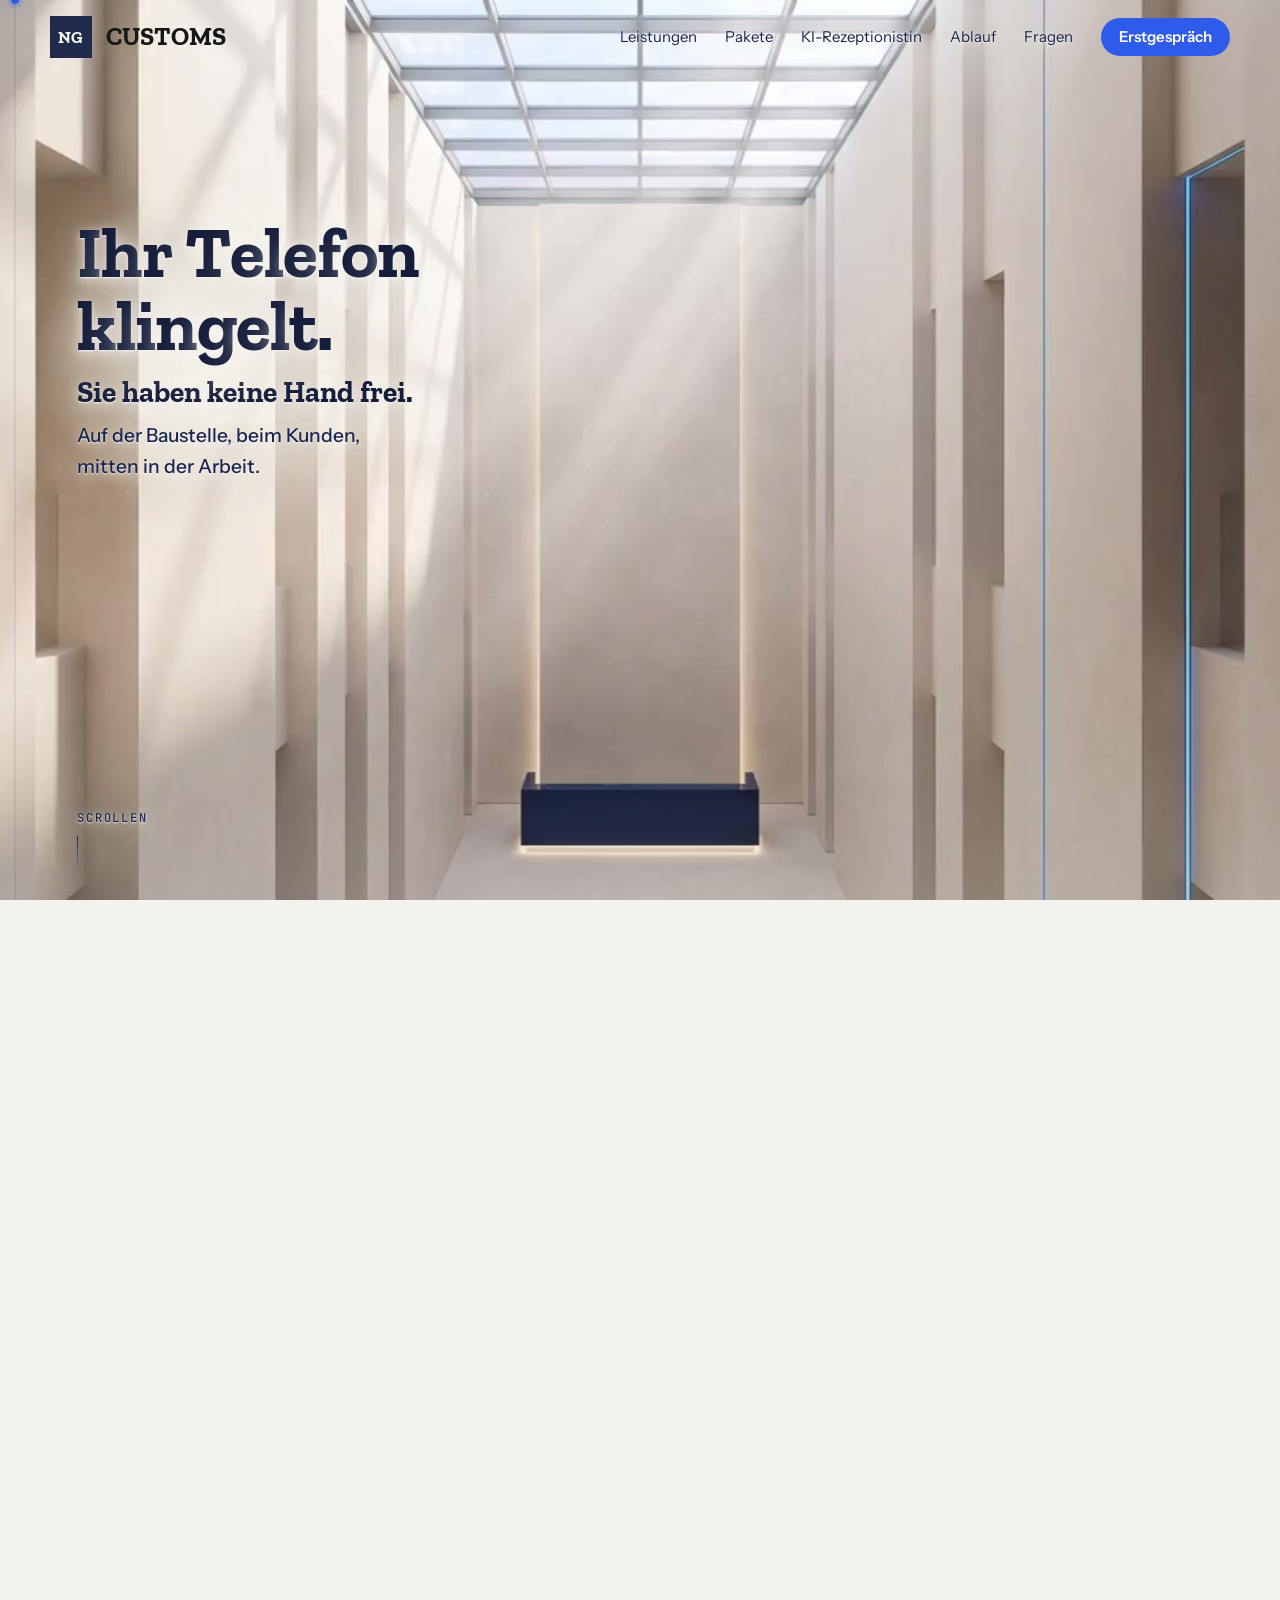
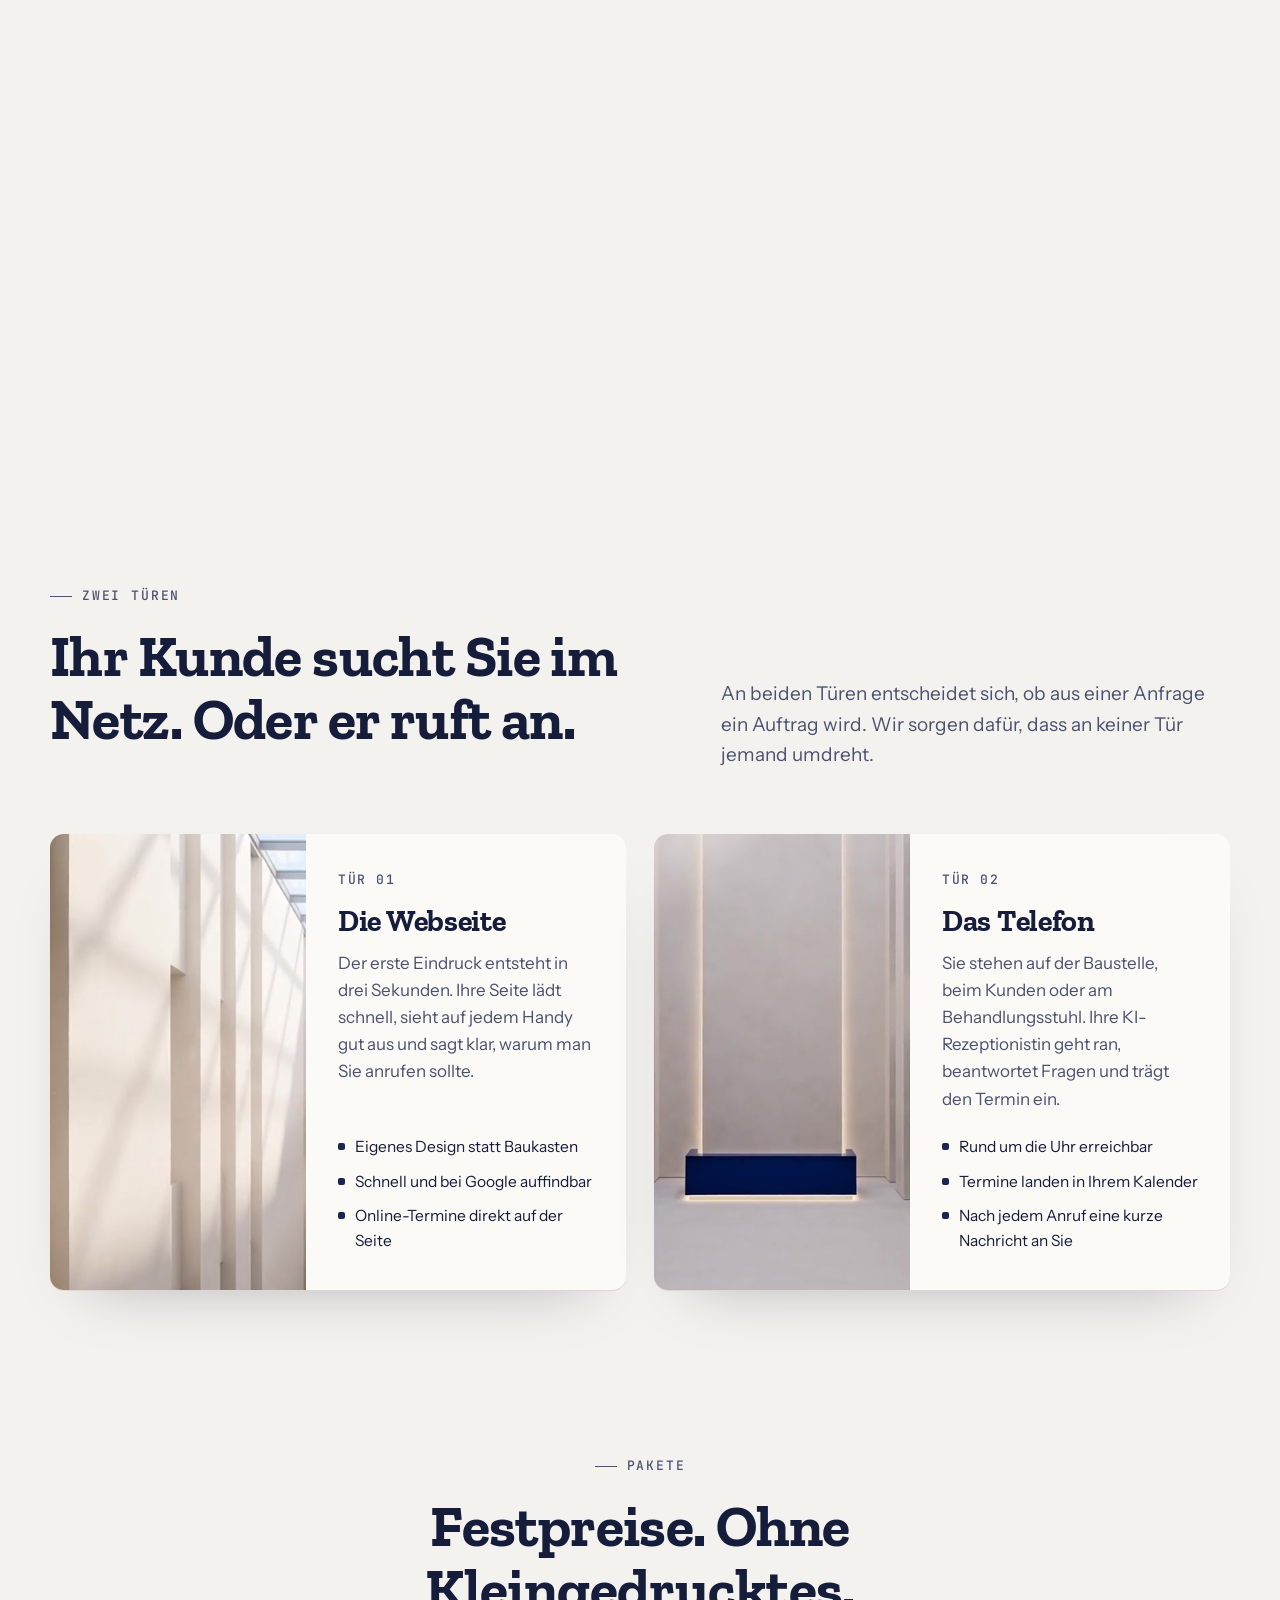
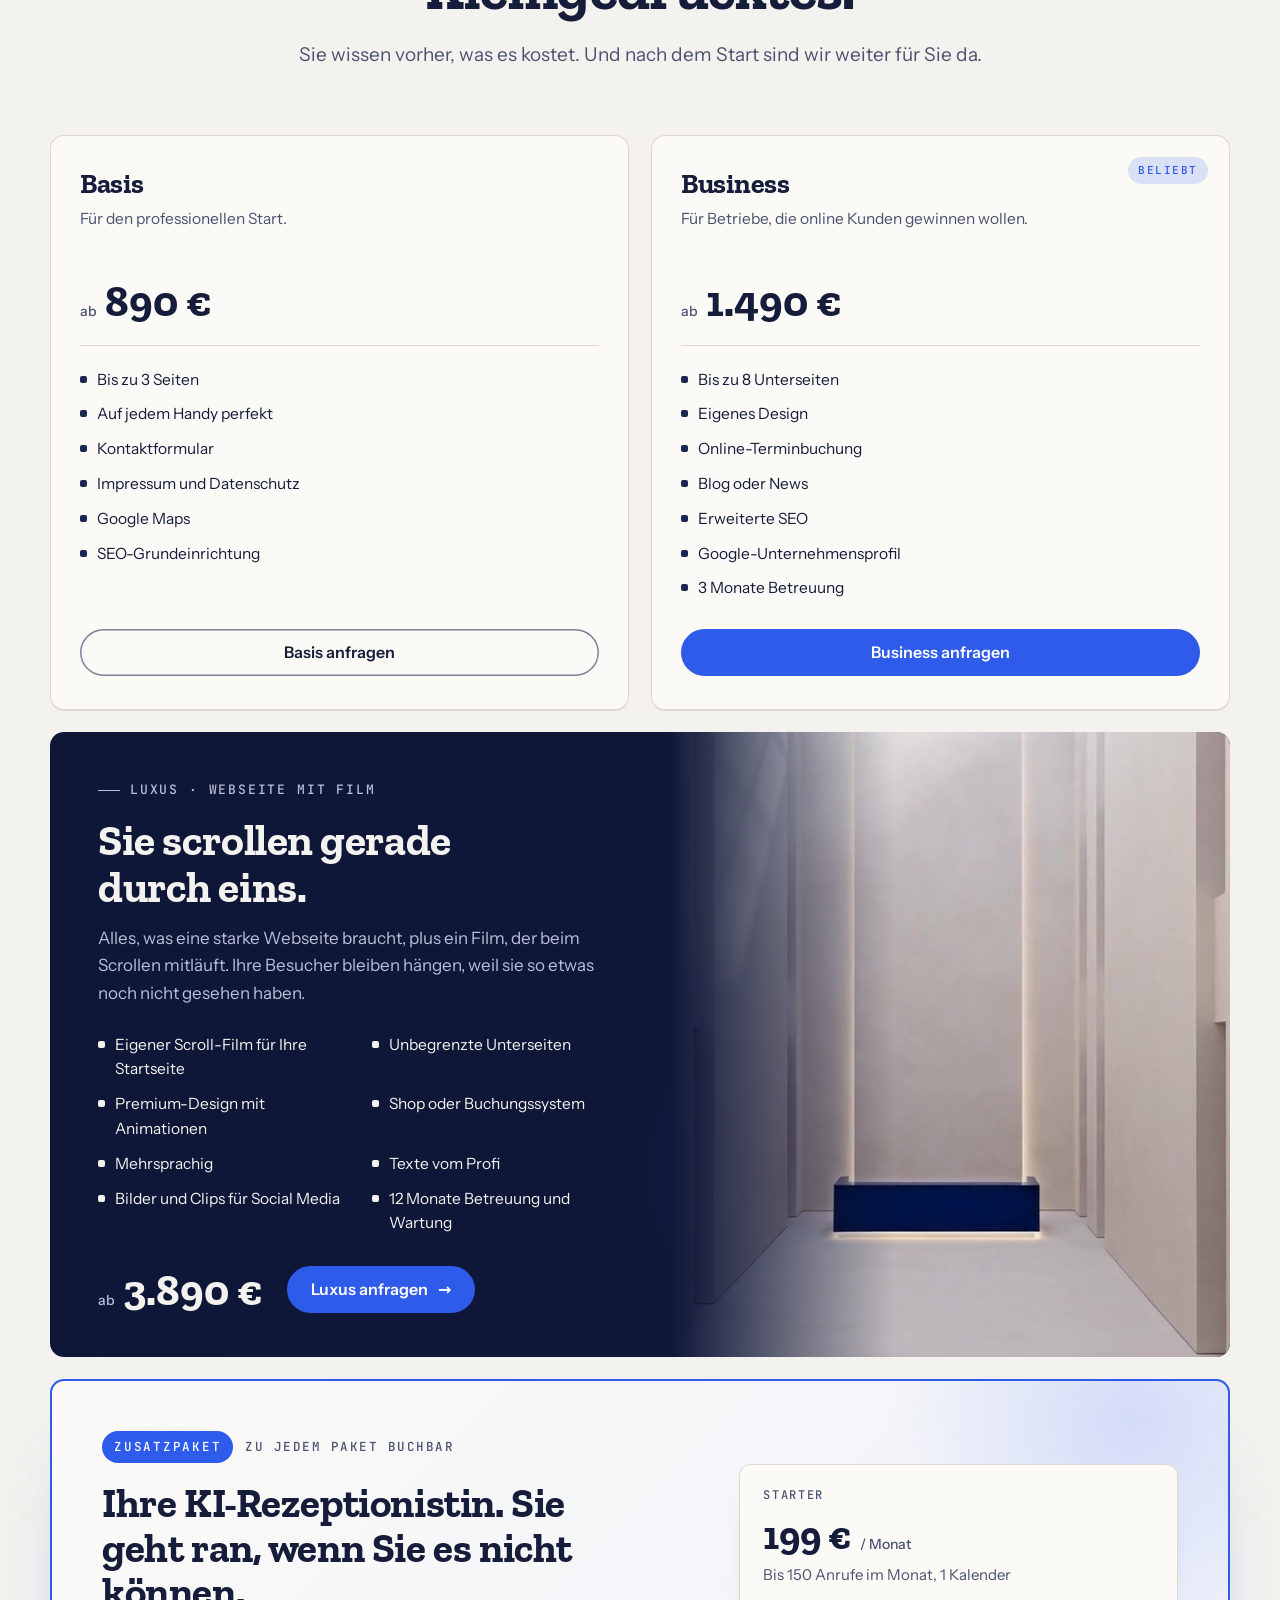
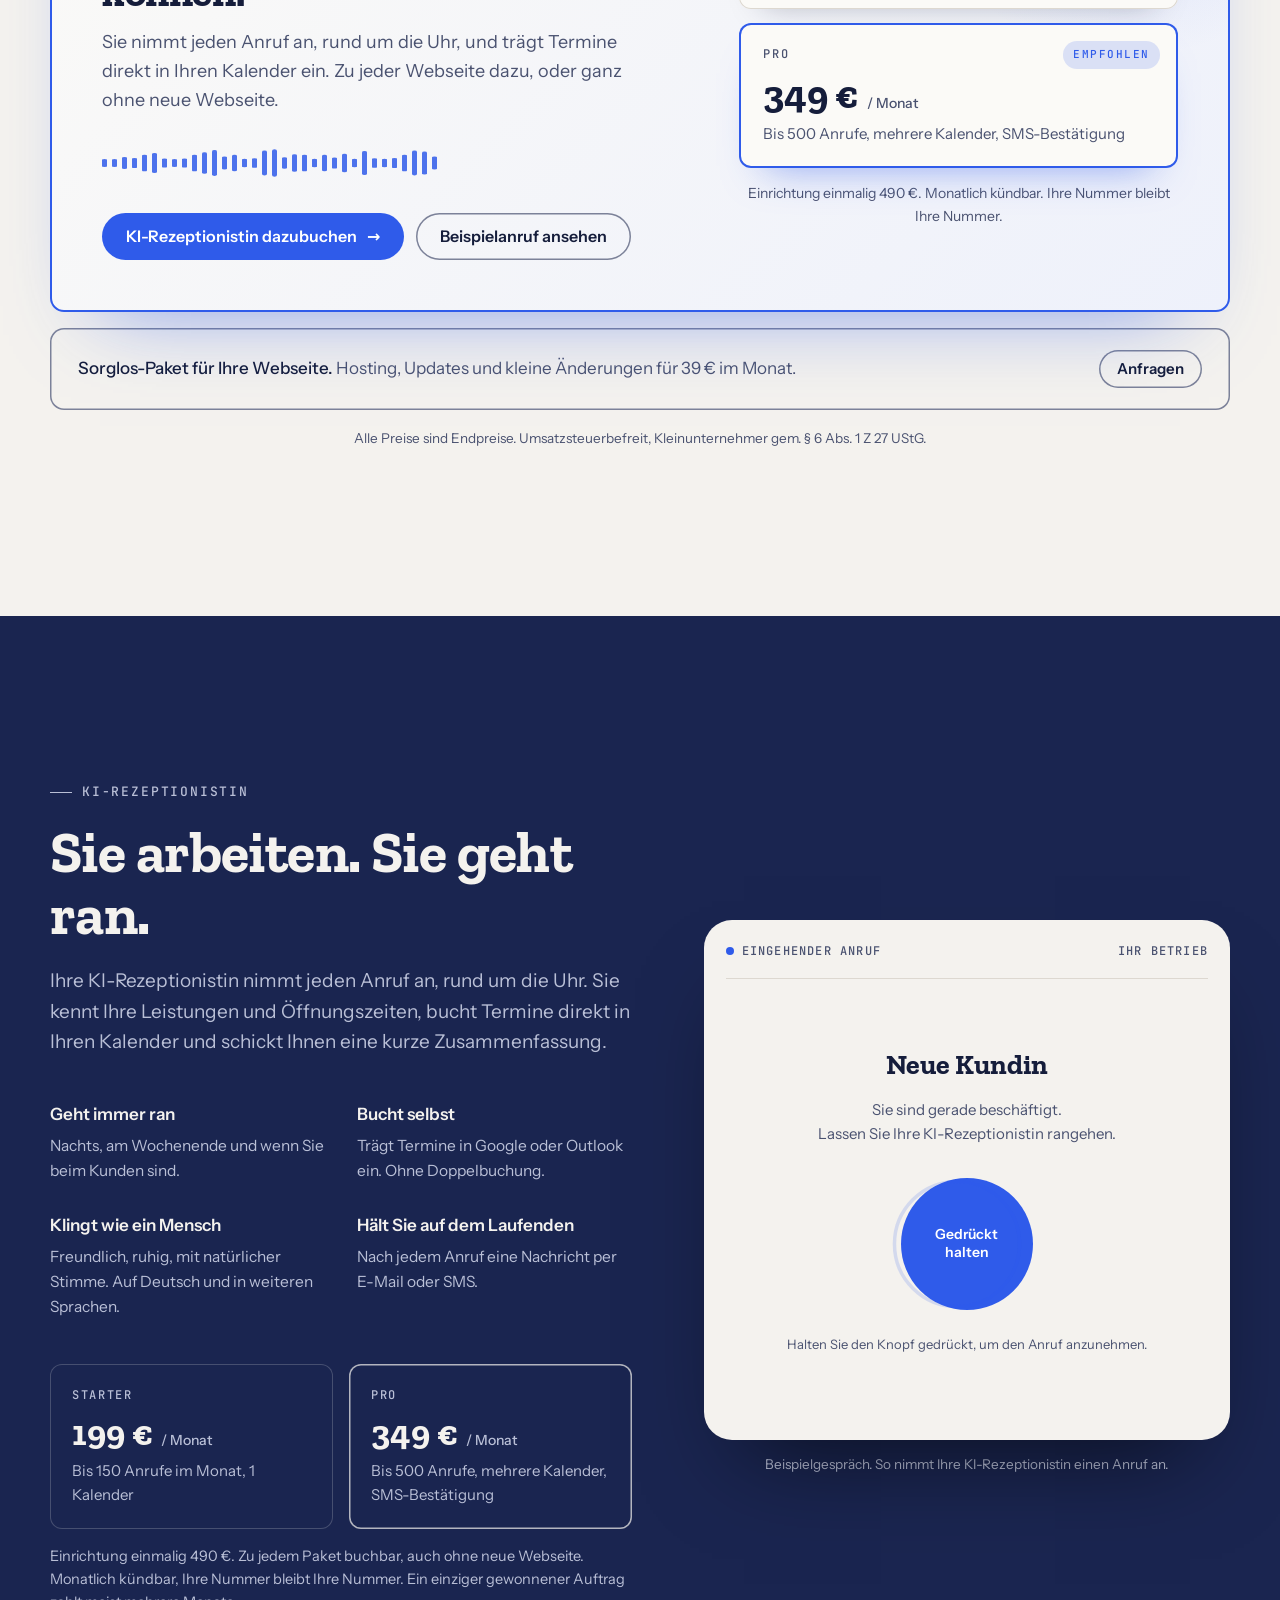
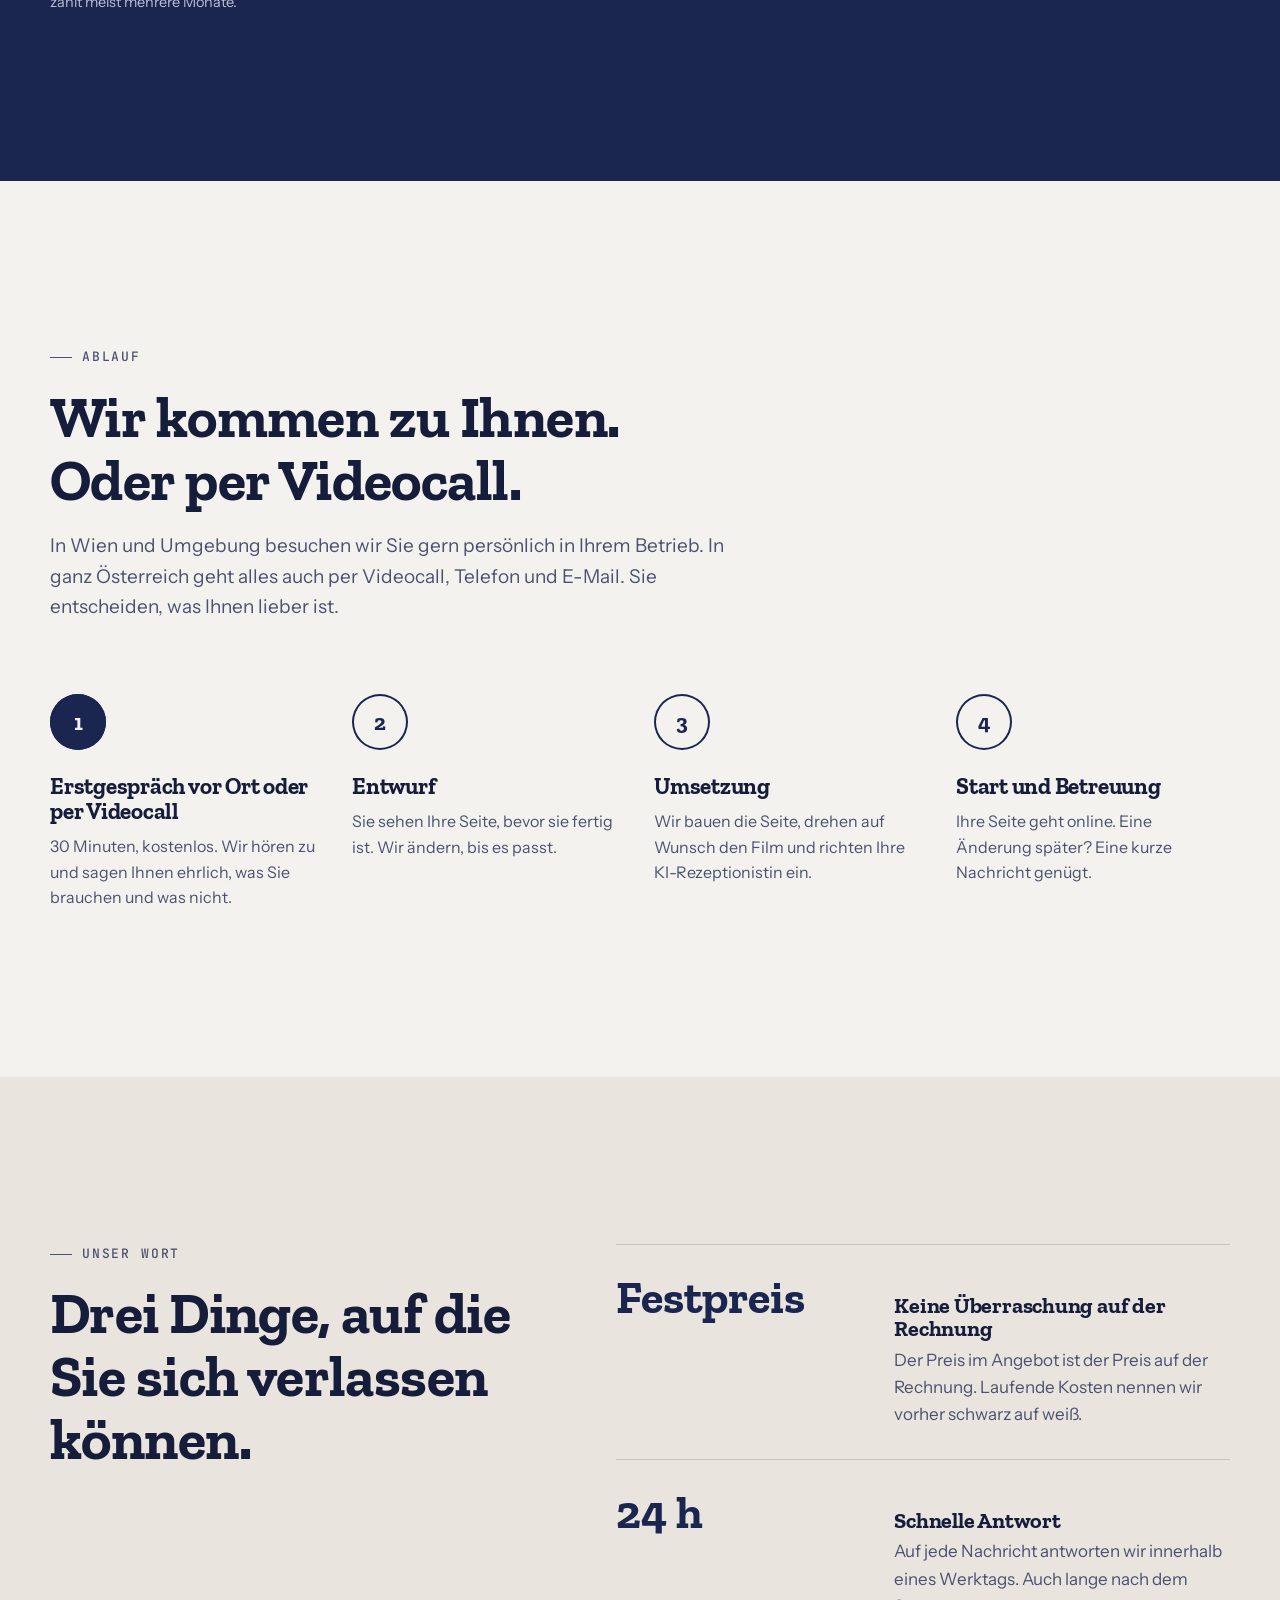
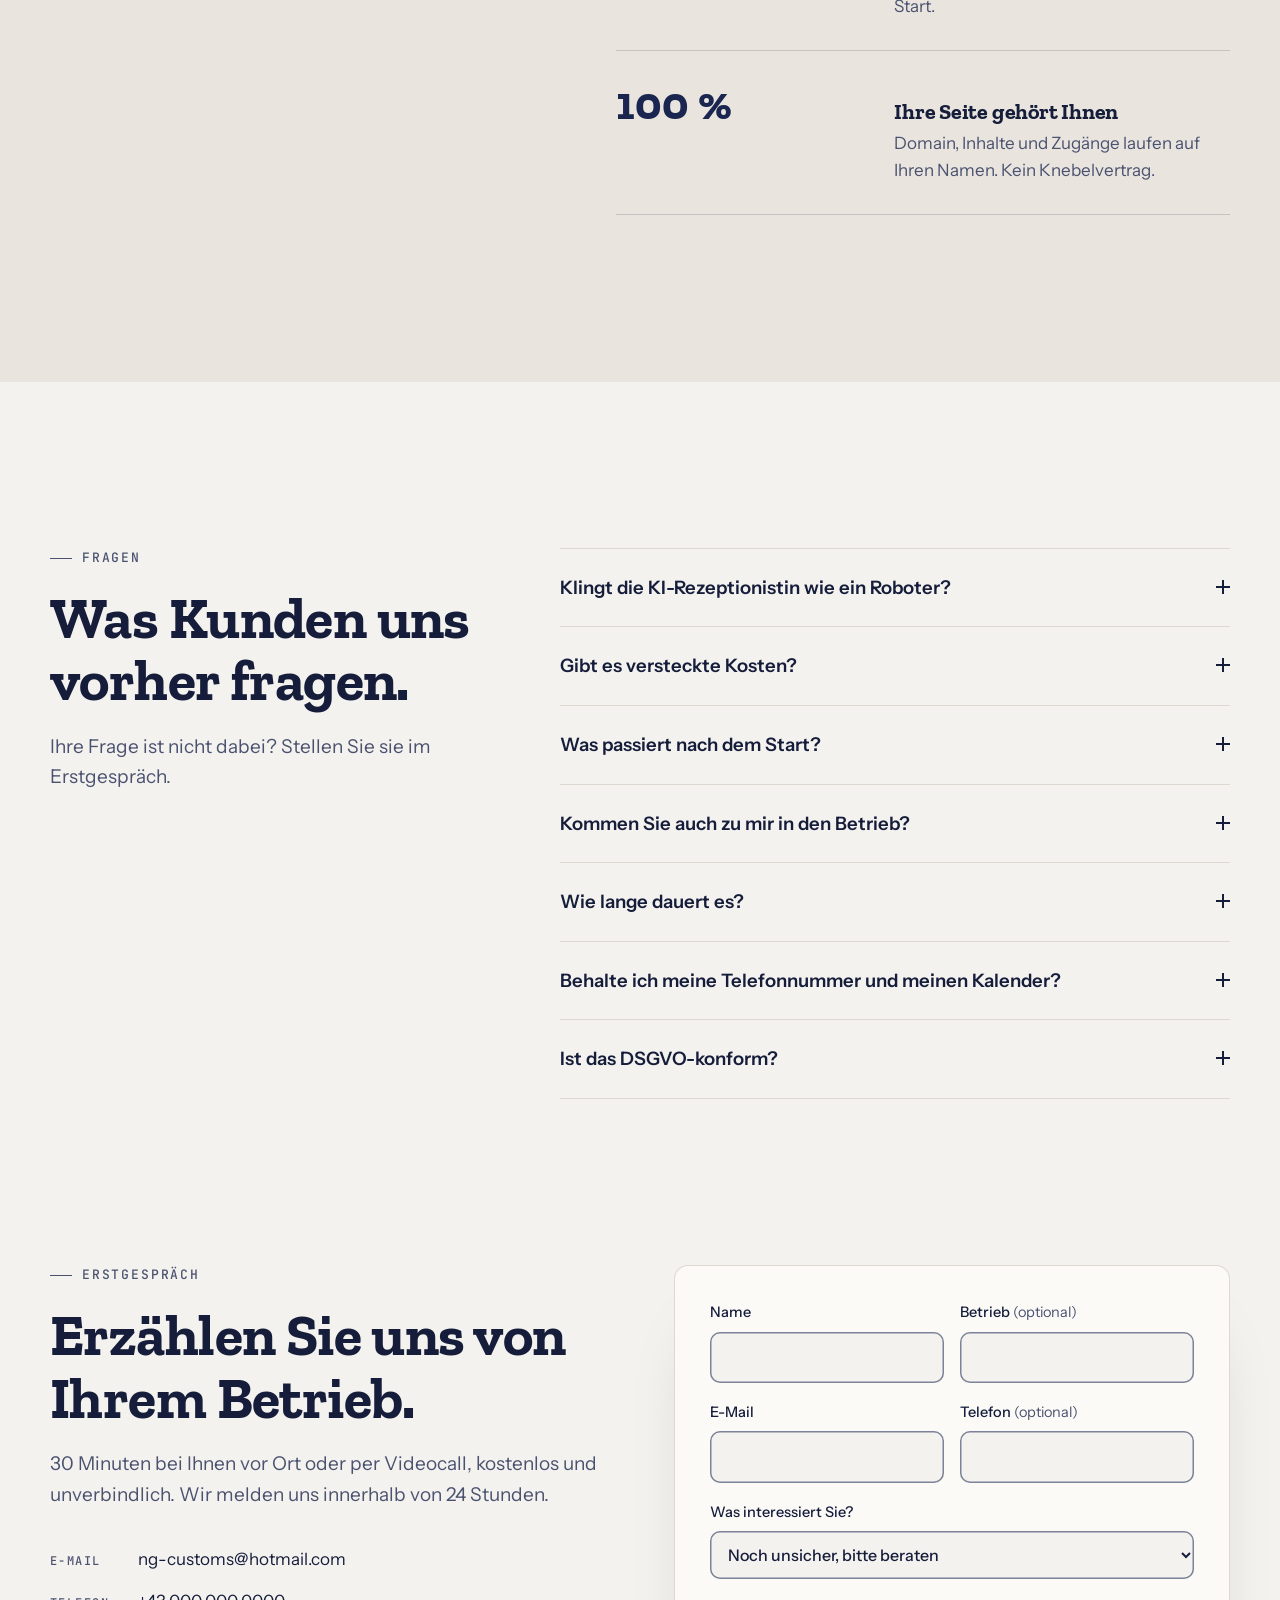
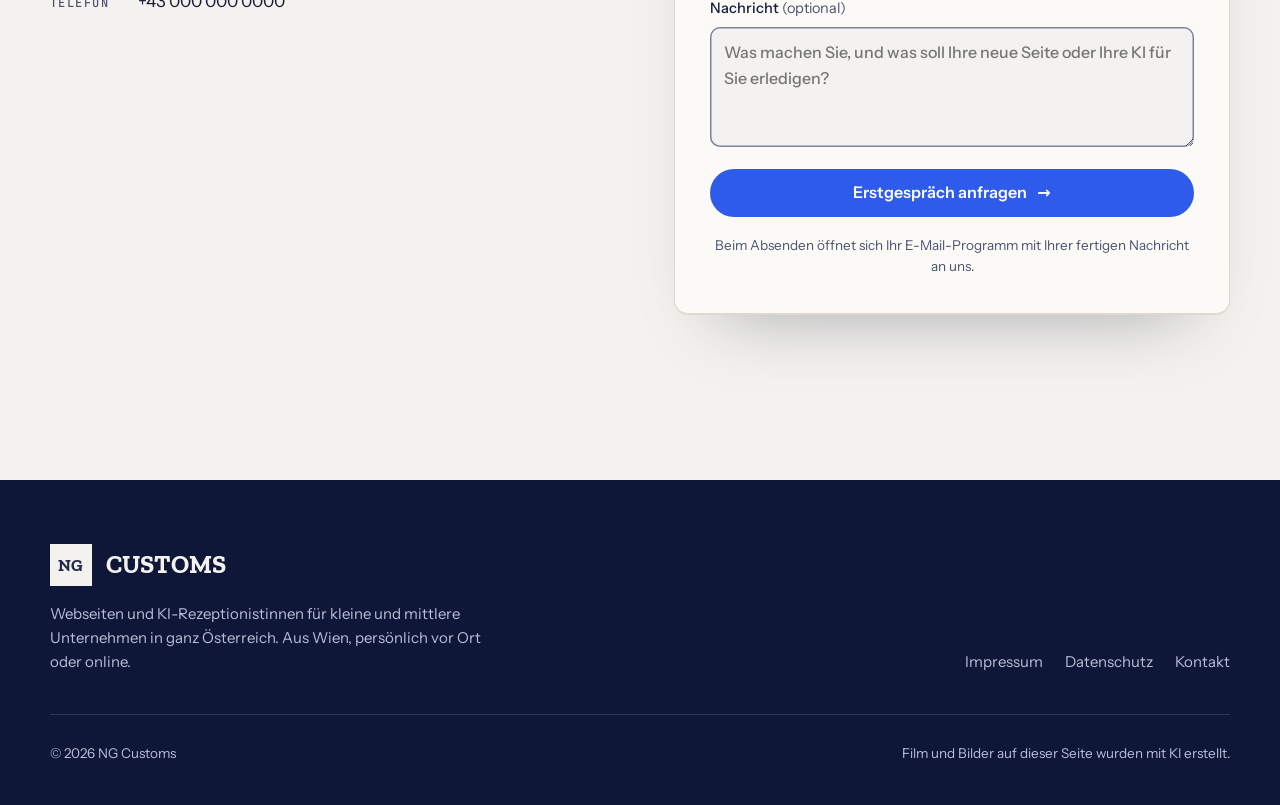
==== commit da1822c6: "Give the AI receptionist add-on its own featured block, add contact email and tax note Co-Authored-B" ====
--- a/website/index.html
+++ b/website/index.html
@@ -229,6 +229,32 @@
 .addon p{font-weight:500}
 .addon p span{color:var(--text-secondary);font-weight:400}
 
+/* KI add-on: its own stage under the packages */
+.kiplus{position:relative;overflow:hidden;margin-top:22px;display:grid;grid-template-columns:1.15fr .85fr;gap:44px;align-items:center;padding:52px 52px;border-radius:var(--radius);background:linear-gradient(135deg,#FBFAF7 0%,#EEF1FB 100%);box-shadow:inset 0 0 0 2px var(--accent),0 44px 80px -50px rgba(47,91,234,.6)}
+.kiplus::before{content:"";position:absolute;width:520px;height:520px;right:-160px;top:-220px;border-radius:50%;background:radial-gradient(circle,rgba(47,91,234,.16),rgba(47,91,234,0) 65%);pointer-events:none}
+.kp-kick{display:flex;align-items:center;gap:12px;font-family:var(--mono);font-size:12.5px;letter-spacing:.12em;text-transform:uppercase;color:var(--text-secondary)}
+.kp-kick .pill{background:var(--accent);color:#fff;padding:6px 12px;border-radius:999px;letter-spacing:.14em}
+.kiplus h3{font-size:clamp(30px,3.2vw,46px);margin:18px 0 14px;max-width:20ch}
+.nw{white-space:nowrap}
+.kp-lede{color:var(--text-secondary);font-size:18px;max-width:46ch}
+.wave{display:flex;align-items:center;gap:5px;height:44px;margin:26px 0 28px;overflow:hidden;max-width:100%}
+.wave i{flex:none}
+.wave i{display:block;width:5px;height:100%;border-radius:3px;background:var(--accent);transform:scaleY(var(--s,.3));opacity:.85}
+.live .wave i{animation:wave 1.5s var(--ease-io) infinite alternate}
+@keyframes wave{from{transform:scaleY(var(--s,.3))}to{transform:scaleY(var(--e,.8))}}
+.kp-cta{display:flex;gap:12px;flex-wrap:wrap}
+.kp-tiers{position:relative;display:grid;gap:14px}
+.kp-tier{position:relative;background:var(--panel);border-radius:12px;padding:22px 24px;box-shadow:inset 0 0 0 1px var(--line),0 18px 30px -24px rgba(21,29,59,.35)}
+.kp-tier.hl{box-shadow:inset 0 0 0 2px var(--accent),0 24px 40px -26px rgba(47,91,234,.55)}
+.kp-tier .tag{position:absolute;top:18px;right:18px;font-family:var(--mono);font-size:11px;letter-spacing:.14em;text-transform:uppercase;color:var(--accent);background:var(--accent-muted);padding:5px 10px;border-radius:999px}
+.kp-tier h4{font-family:var(--mono);font-size:12px;letter-spacing:.14em;text-transform:uppercase;color:var(--text-secondary);font-weight:500}
+.kp-tier .price{font-size:40px;margin:10px 0 8px}
+.kp-tier p:last-child{font-size:15px;color:var(--text-secondary)}
+.kp-note{font-size:14px;color:var(--text-secondary);text-align:center}
+.tax{margin-top:18px;font-size:13.5px;color:var(--text-secondary);text-align:center}
+@media (max-width:1024px){.kiplus{grid-template-columns:1fr;gap:32px}}
+@media (max-width:720px){.kiplus{padding:32px 22px}.kp-kick{flex-wrap:wrap}.kp-cta .btn{width:100%}}
+
 /* Reception (navy band) */
 .rez{background:var(--navy);color:var(--on-navy);overflow:hidden}
 .rez h2{color:var(--on-navy)}
@@ -539,8 +565,22 @@
       </div>
       <figure aria-hidden="true"><img src="assets/hero-ending.jpg" alt="" width="1376" height="768" loading="lazy"></figure>
     </article>
-    <div class="addon rv"><p class="it">Zusatz: KI-Rezeptionistin zu jedem Paket. <span>Ab 199 € im Monat, Einrichtung einmalig 490 €.</span></p><a href="#rezeption" class="btn ghost small it">So funktioniert sie</a></div>
-    <div class="addon rv"><p class="it">Sorglos-Paket für Ihre Webseite. <span>Hosting, Updates und kleine Änderungen für 39 € im Monat.</span></p><a href="#kontakt" class="btn ghost small it">Anfragen</a></div>
+    <article class="kiplus rv" id="ki-zusatz">
+      <div class="kp-main">
+        <p class="kp-kick it"><span class="pill">Zusatzpaket</span>zu jedem Paket buchbar</p>
+        <h3 class="it">Ihre <span class="nw">KI-Rezeptionistin.</span> Sie geht ran, wenn Sie es nicht können.</h3>
+        <p class="kp-lede it">Sie nimmt jeden Anruf an, rund um die Uhr, und trägt Termine direkt in Ihren Kalender ein. Zu jeder Webseite dazu, oder ganz ohne neue Webseite.</p>
+        <div class="wave it" aria-hidden="true"></div>
+        <div class="kp-cta it"><a href="#kontakt" class="btn" data-paket="Webseite und KI-Rezeptionistin">KI-Rezeptionistin dazubuchen <span class="arr" aria-hidden="true">→</span></a><a href="#rezeption" class="btn ghost">Beispielanruf ansehen</a></div>
+      </div>
+      <div class="kp-tiers it">
+        <div class="kp-tier"><h4>Starter</h4><p class="price">199 €<small>/ Monat</small></p><p>Bis 150 Anrufe im Monat, 1 Kalender</p></div>
+        <div class="kp-tier hl"><span class="tag">Empfohlen</span><h4>Pro</h4><p class="price">349 €<small>/ Monat</small></p><p>Bis 500 Anrufe, mehrere Kalender, SMS-Bestätigung</p></div>
+        <p class="kp-note">Einrichtung einmalig 490 €. Monatlich kündbar. Ihre Nummer bleibt Ihre Nummer.</p>
+      </div>
+    </article>
+    <div class="addon rv"><p class="it">Sorglos-Paket für Ihre Webseite. <span>Hosting, Updates und kleine Änderungen für 39 € im Monat.</span></p><a href="#kontakt" class="btn ghost small it" data-paket="Sorglos-Paket">Anfragen</a></div>
+    <p class="tax">Alle Preise sind Endpreise. Umsatzsteuerbefreit, Kleinunternehmer gem. § 6 Abs. 1 Z 27 UStG.</p>
   </div>
 </section>
 
@@ -640,7 +680,7 @@
       <h2 class="it">Erzählen Sie uns von Ihrem Betrieb.</h2>
       <p class="lede it">30 Minuten bei Ihnen vor Ort oder per Videocall, kostenlos und unverbindlich. Wir melden uns innerhalb von 24 Stunden.</p>
       <div class="contact-lines it">
-        <a href="mailto:info@ng-customs.de"><span class="mono">E-Mail</span>info@ng-customs.de</a>
+        <a href="mailto:ng-customs@hotmail.com"><span class="mono">E-Mail</span>ng-customs@hotmail.com</a>
         <a href="tel:+430000000000"><span class="mono">Telefon</span>+43 000 000 0000</a>
       </div>
     </div>
@@ -890,6 +930,13 @@
   motes.appendChild(m);
 }
 
+const wave = $('.wave'), wr = rng(9);
+if (wave) for (let i = 0; i < 34; i++) {
+  const bar = document.createElement('i'), base = .18 + .5 * Math.abs(Math.sin(i * .45)) * wr();
+  bar.style.cssText = `--s:${base.toFixed(2)};--e:${Math.min(1, base + .25 + wr() * .45).toFixed(2)};animation-delay:${(-wr() * 1.5).toFixed(2)}s`;
+  wave.appendChild(bar);
+}
+
 /* ---------- The interactive moment: hold to answer ---------- */
 const phone = $('#phone'), hold = $('.hold'), chat = $('.chat', phone), booked = $('.booked', phone);
 const convo = [
@@ -972,7 +1019,7 @@
   const f = new FormData(form);
   const subject = `Erstgespräch: ${f.get('paket')}`;
   const body = `Name: ${f.get('name')}\nBetrieb: ${f.get('firma') || '-'}\nE-Mail: ${f.get('email')}\nTelefon: ${f.get('tel') || '-'}\nInteresse: ${f.get('paket')}\n\n${f.get('msg') || ''}`;
-  location.href = `mailto:info@ng-customs.de?subject=${encodeURIComponent(subject)}&body=${encodeURIComponent(body)}`;
+  location.href = `mailto:ng-customs@hotmail.com?subject=${encodeURIComponent(subject)}&body=${encodeURIComponent(body)}`;
   form.classList.add('sent');
 });
 
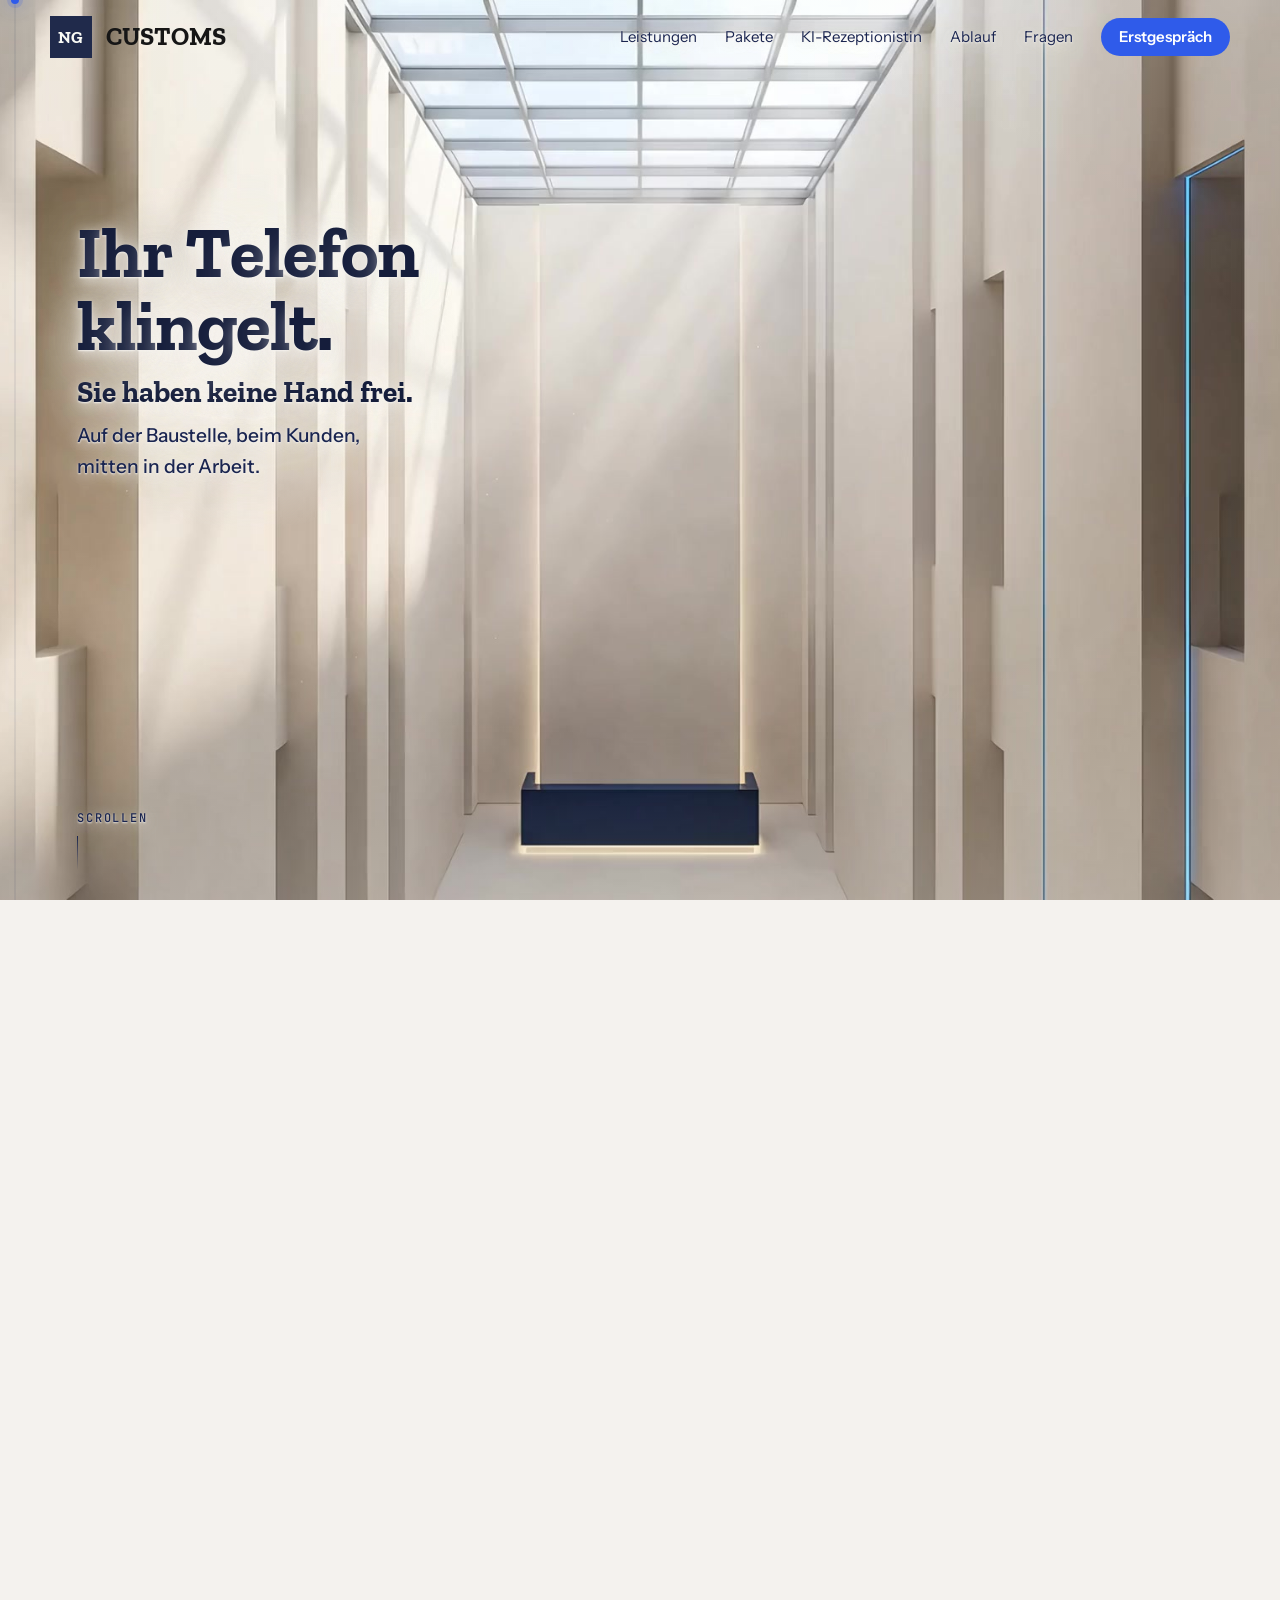
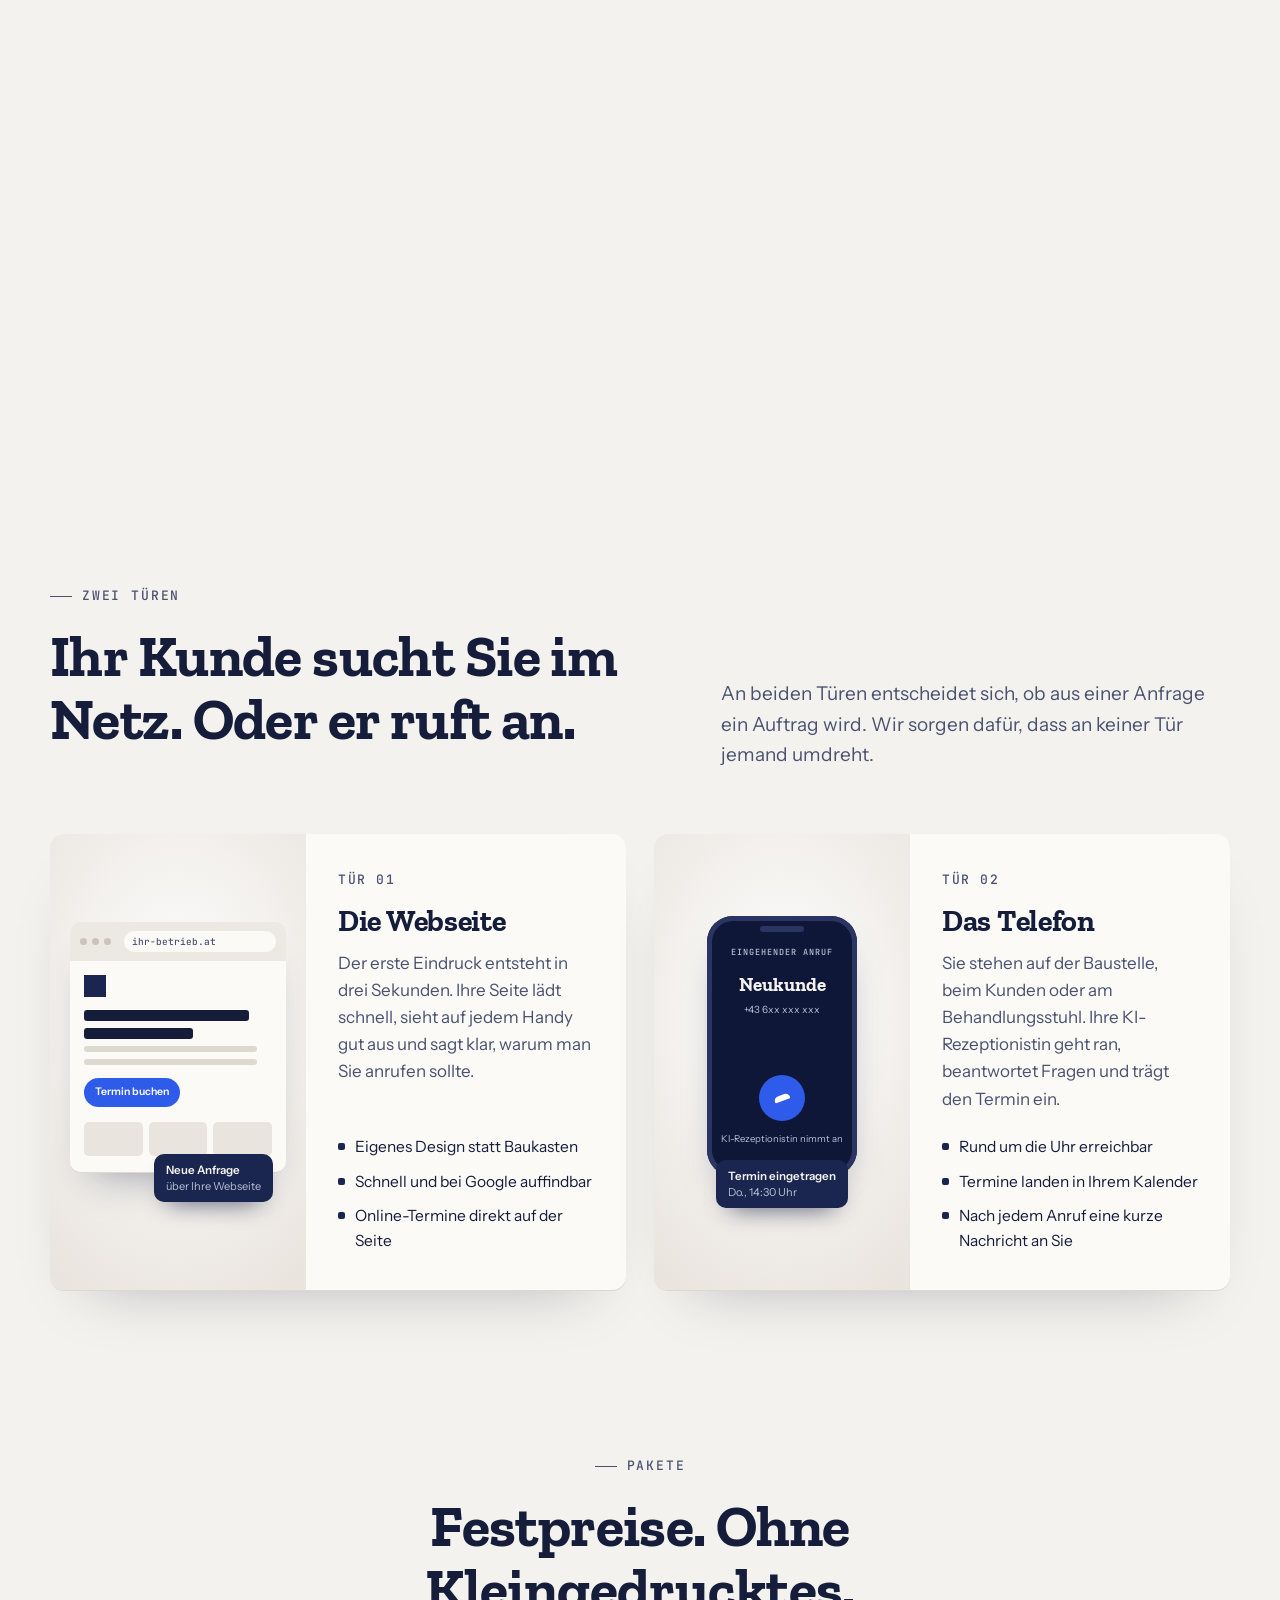
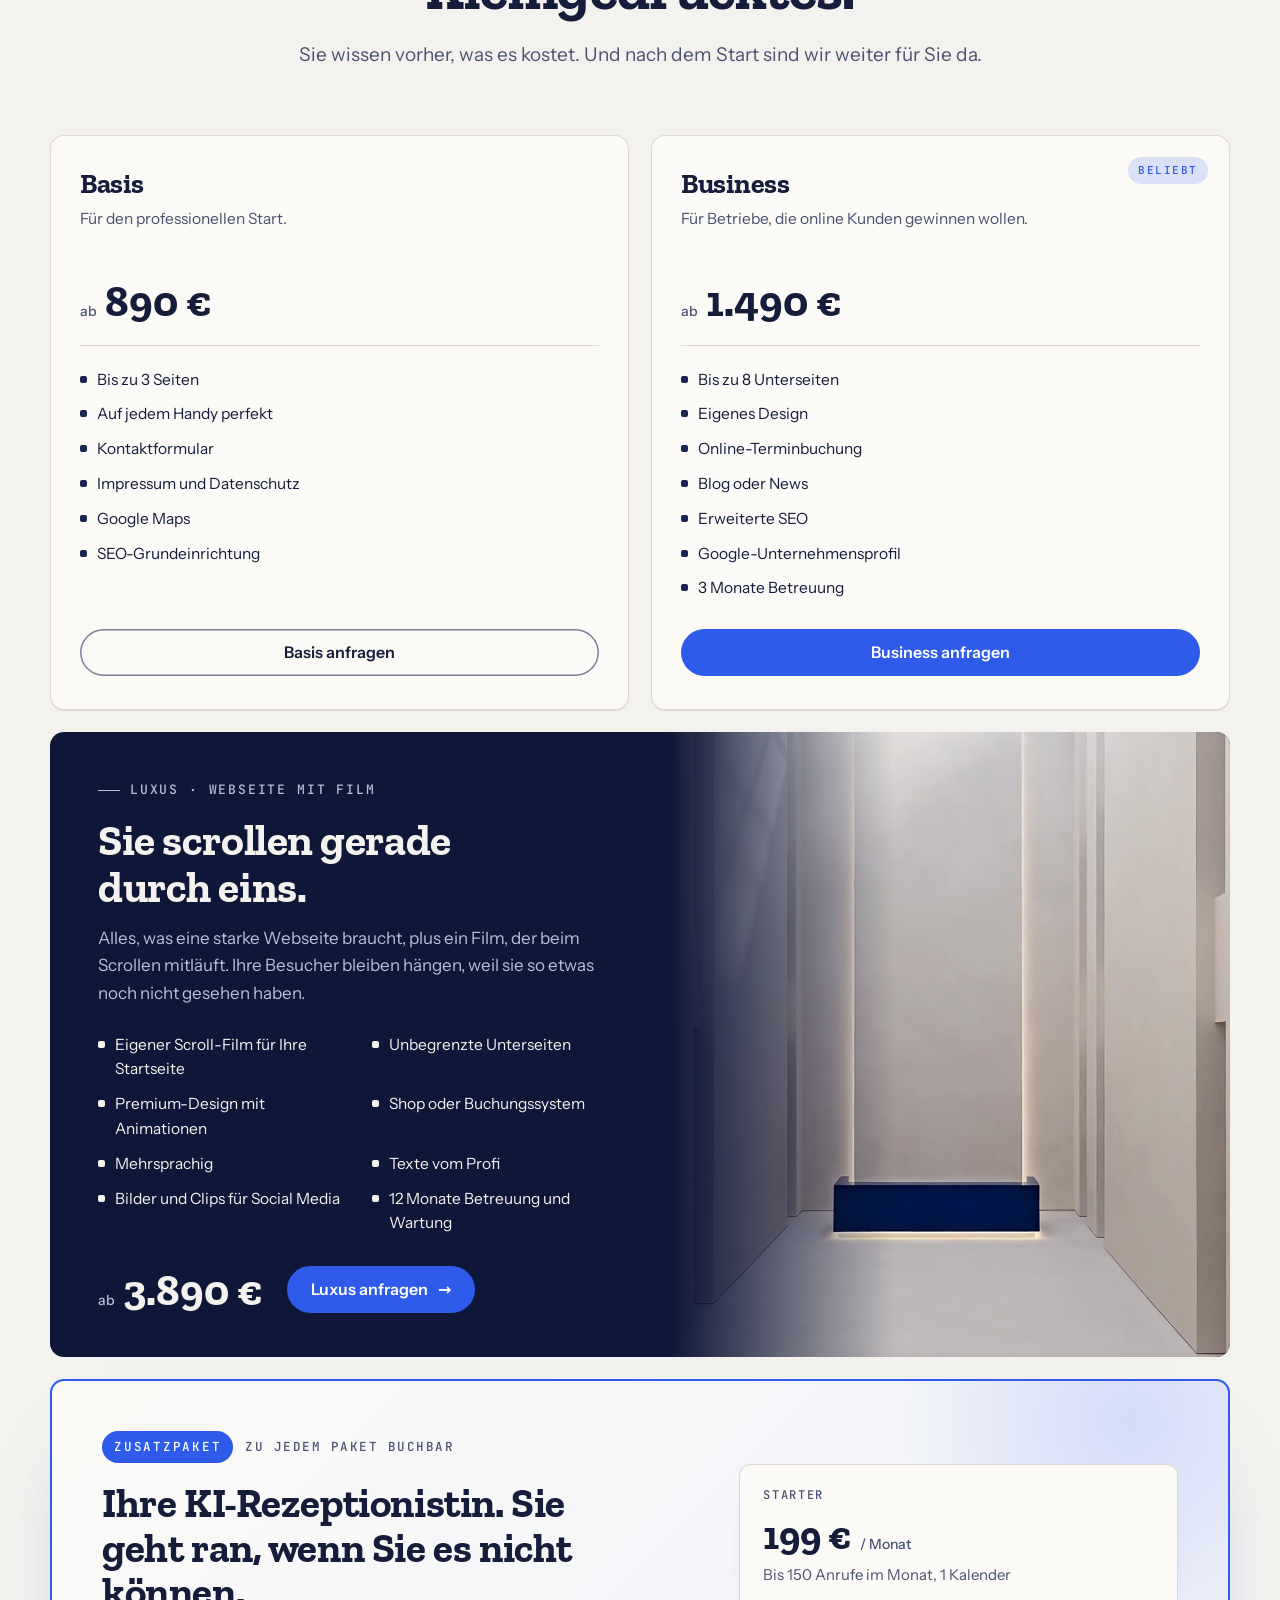
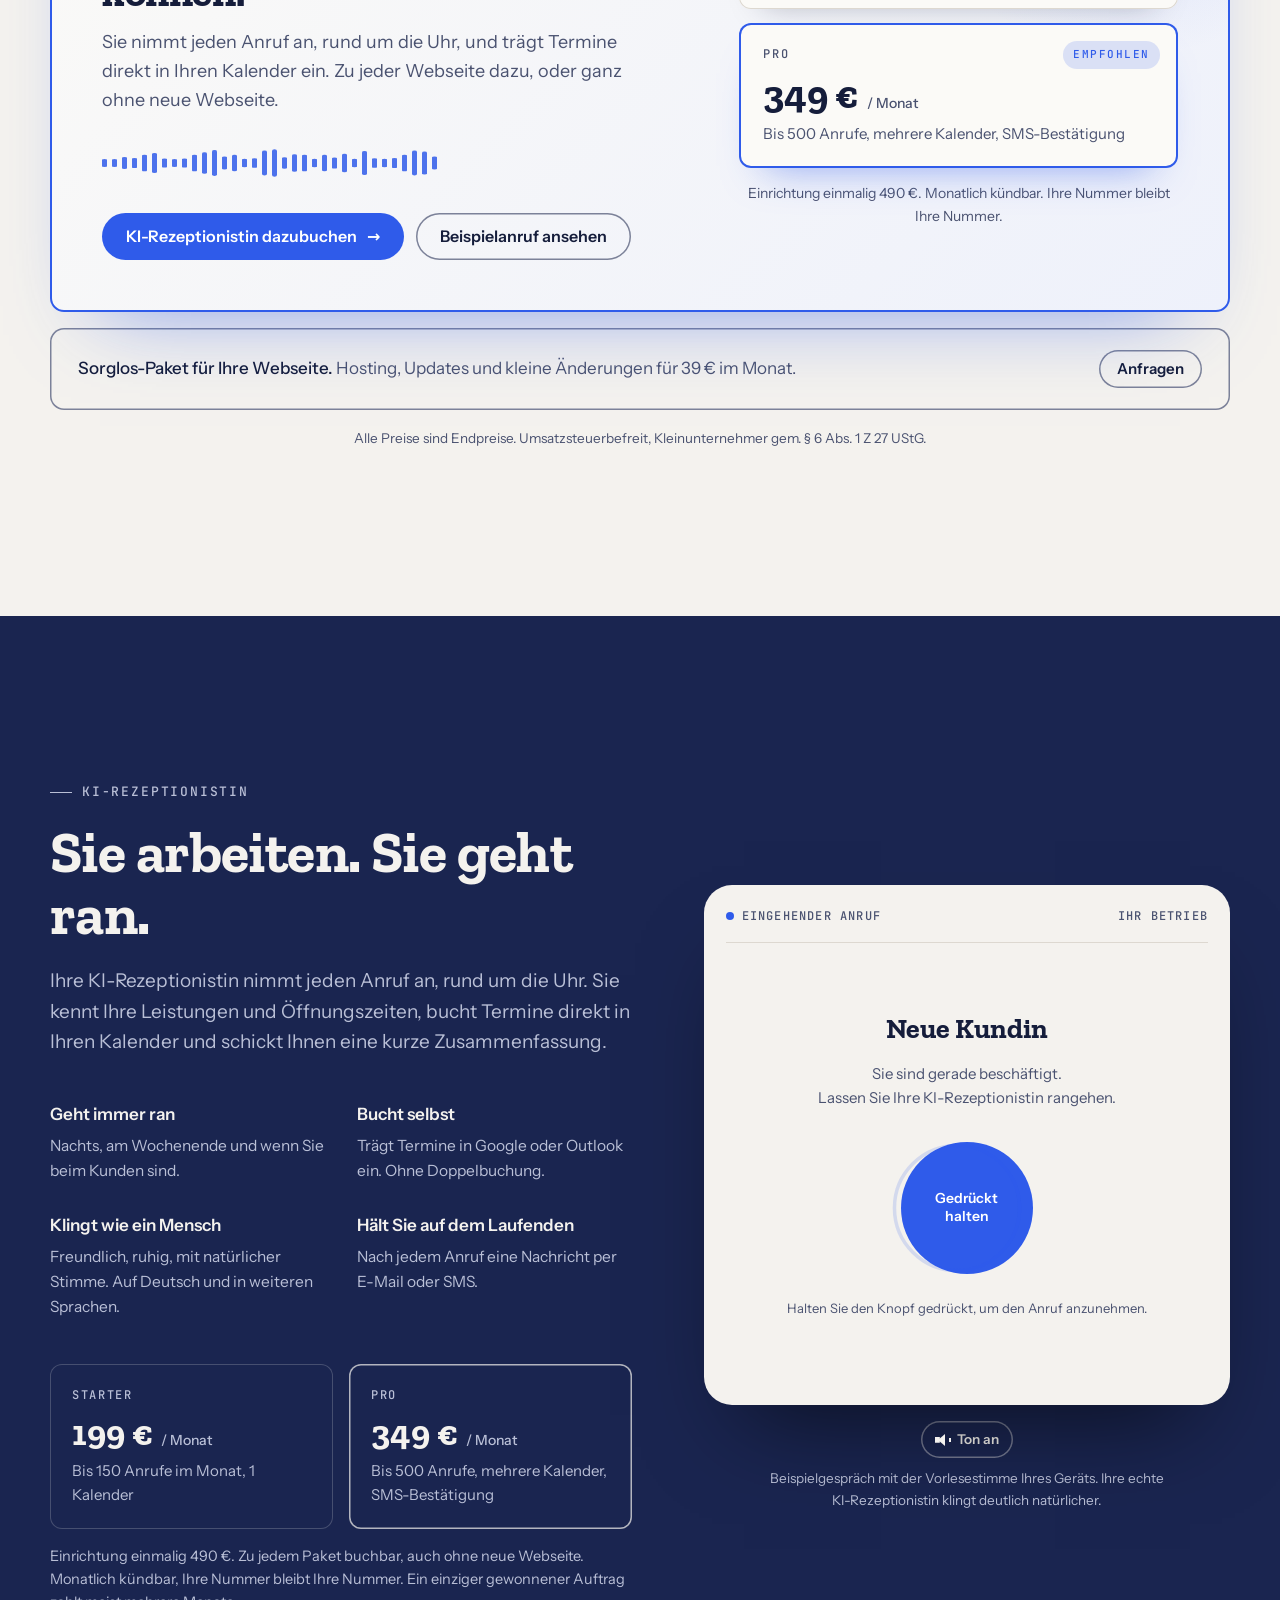
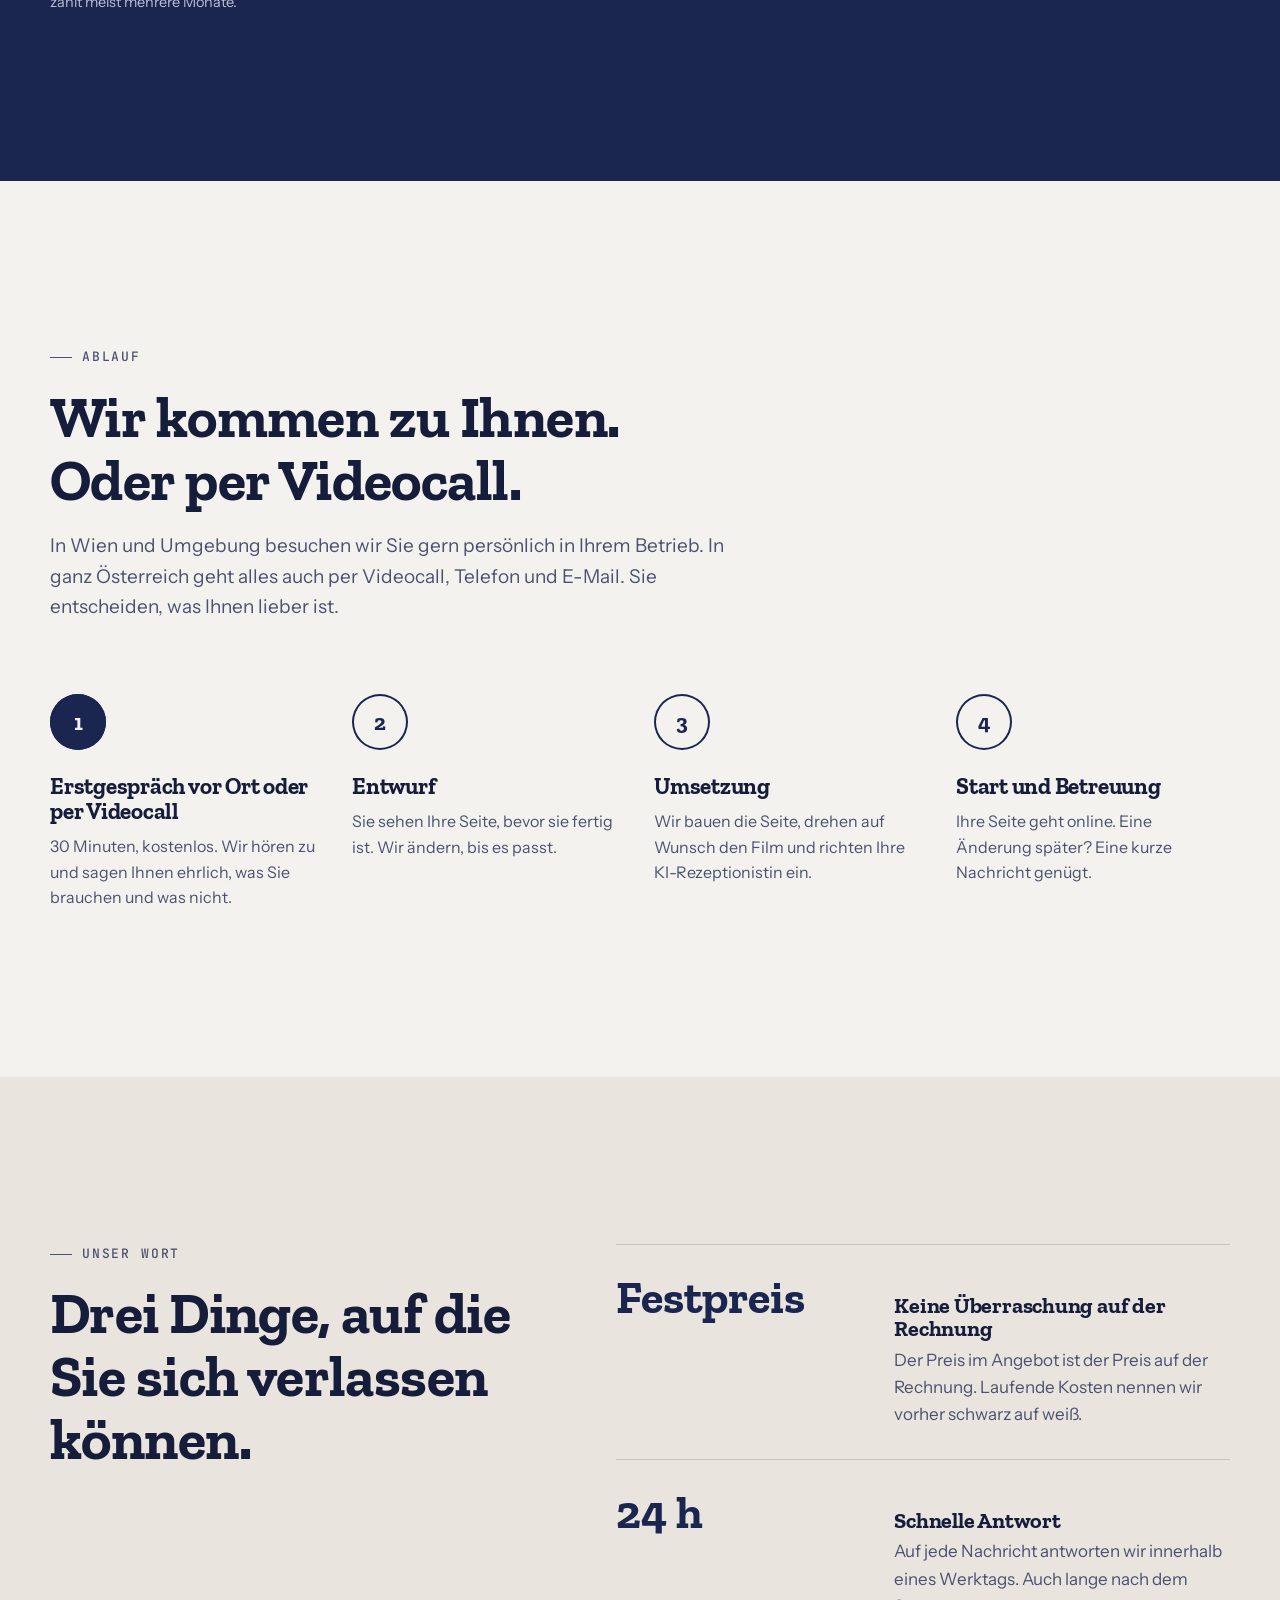
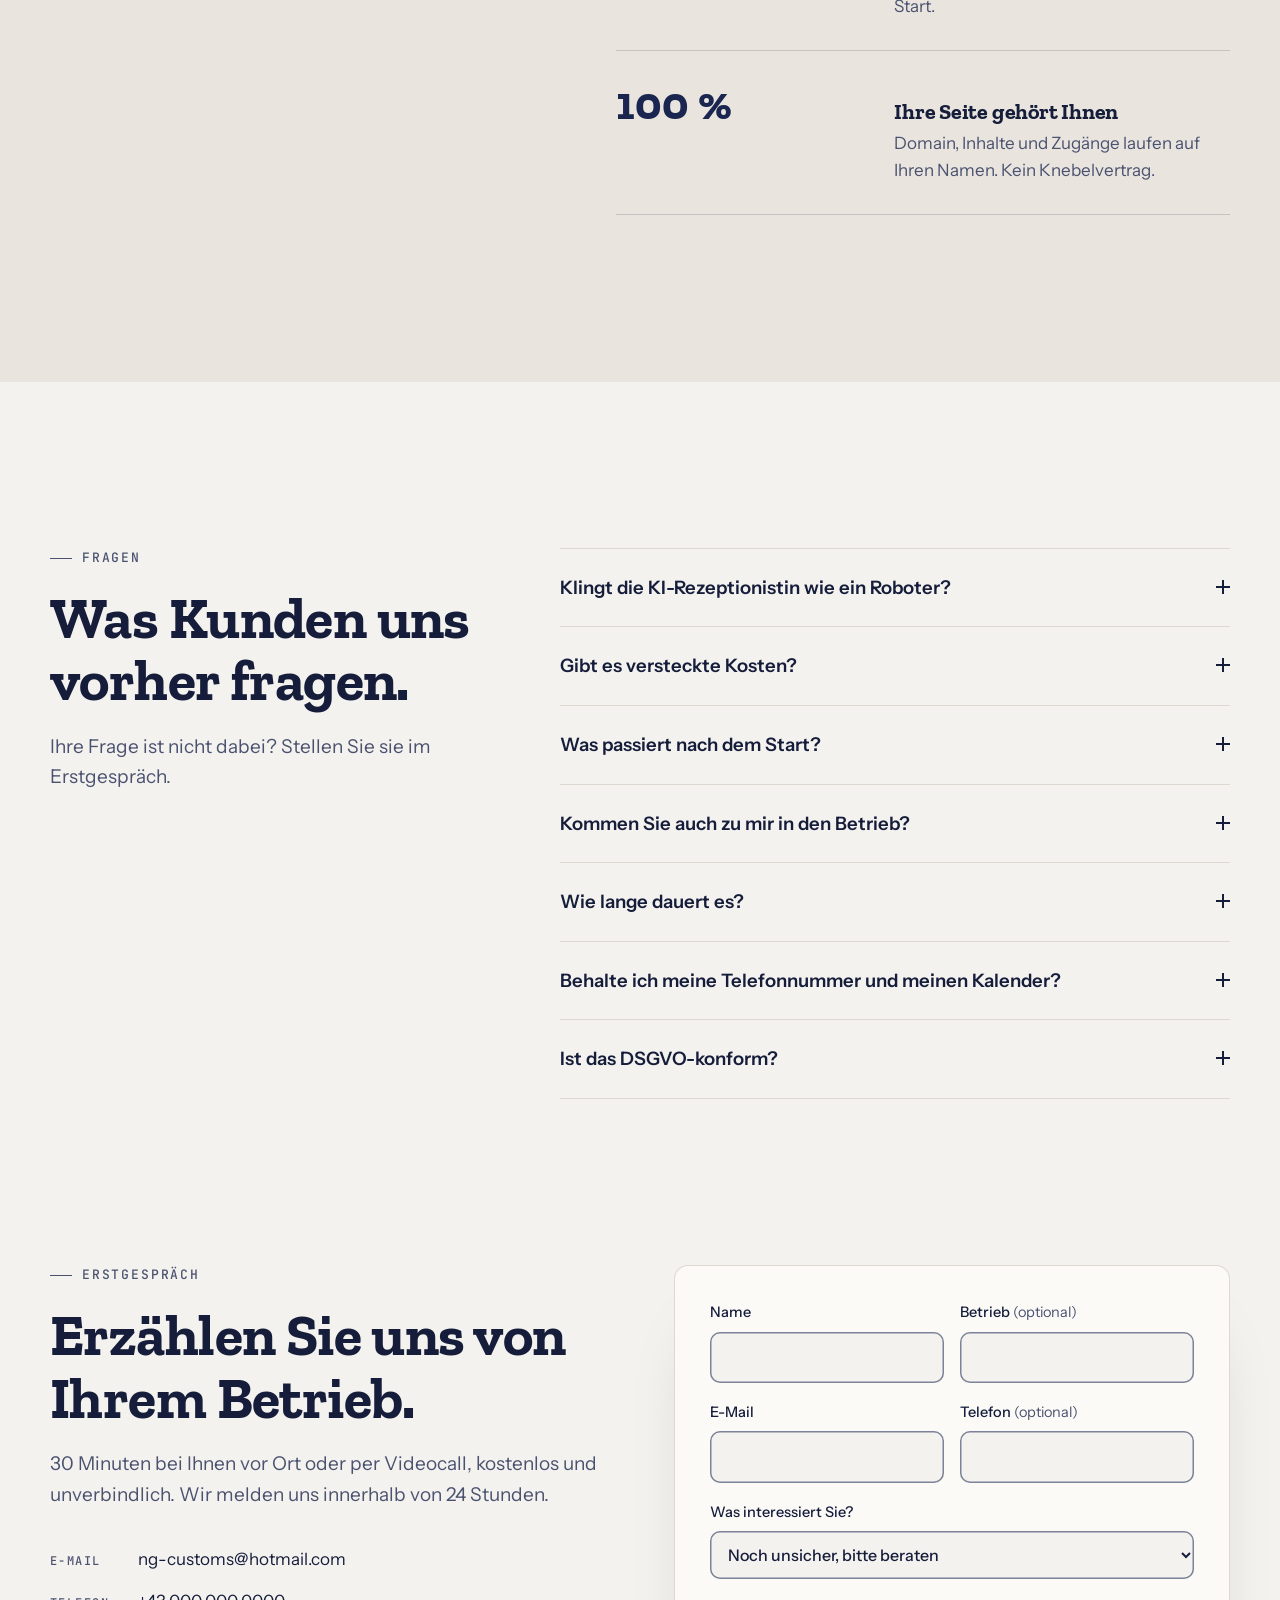
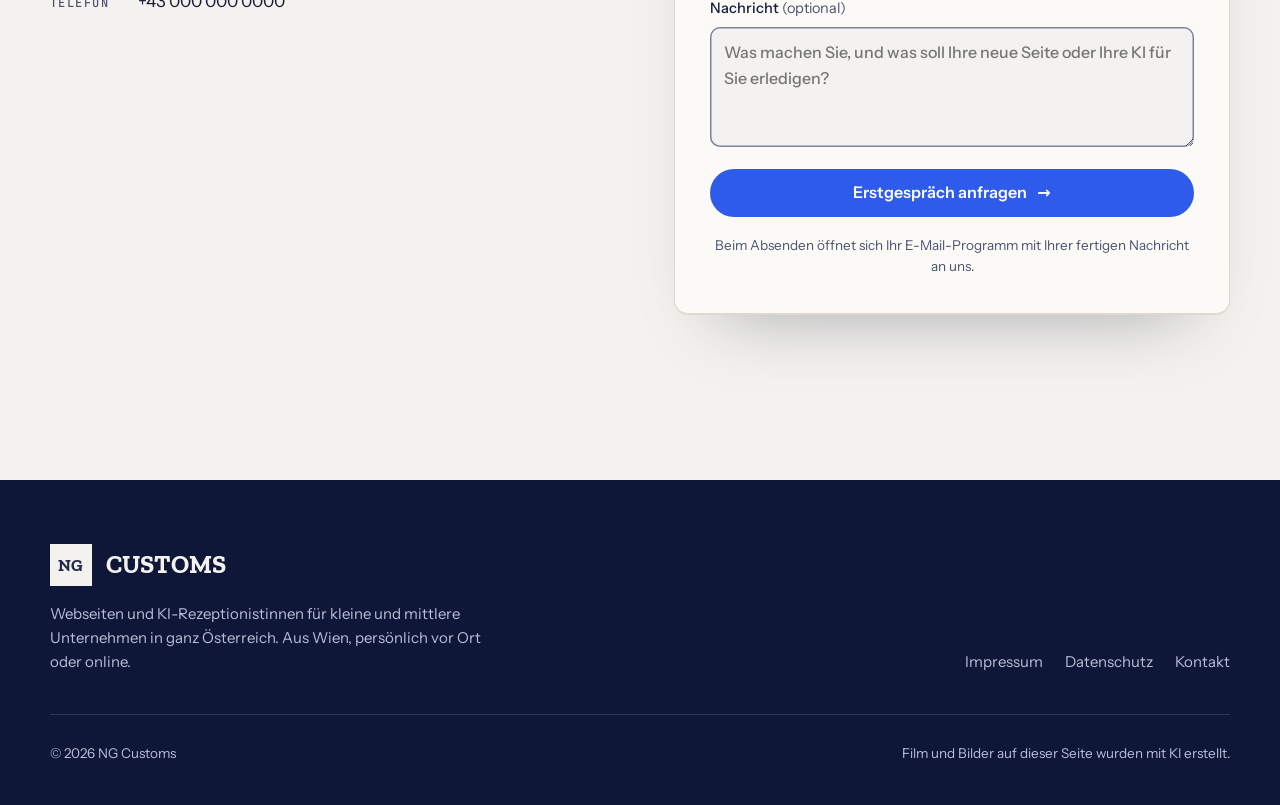
==== commit 32f5be9e: "Sharper 2K film with portrait cut for phones, drawn door mockups, voiced call demo Upscaled hero fil" ====
--- a/website/index.html
+++ b/website/index.html
@@ -152,9 +152,9 @@
 .cue.hide{opacity:0}
 @media (max-height:560px){.cue,.ring{display:none}}
 
-/* Static hero: the five gates, identical in JS */
+/* Static hero: the gates, identical in JS. Phones get the scrub too (video is 1.5 MB, the action lane is centered and survives the portrait crop). */
 .static-only{display:none}
-@media (max-width: 720px), (orientation: portrait) and (max-width: 1024px), (orientation: portrait) and (pointer: coarse), (orientation: landscape) and (pointer: coarse) and (max-height: 560px), (prefers-reduced-motion: reduce){
+@media (orientation: landscape) and (pointer: coarse) and (max-height: 560px), (prefers-reduced-motion: reduce){
   .static-only{display:inline}.scrub-only{display:none}
   .hero{height:auto}
   .stage{position:relative;height:auto;min-height:100svh;display:flex;align-items:flex-start;background:var(--wall) url(assets/hero-ending.jpg) center 70%/cover no-repeat}
@@ -162,7 +162,22 @@
   .band-4{position:relative;left:auto;top:auto;transform:none;opacity:1;--k:1;margin:clamp(110px,18vh,170px) auto 0;padding-bottom:42vh}
   .band-4 .w,.band-4 p,.band-4 .row{opacity:1;transform:none}
 }
-@media (max-width:720px){.band-4 .h{font-size:clamp(40px,11vw,56px)}.band-4{padding-bottom:46svh}}
+@media (max-width:720px) and (prefers-reduced-motion: reduce){.band-4 .h{font-size:clamp(40px,11vw,56px)}.band-4{padding-bottom:46svh}.band-4 .h br{display:none}}
+.band .h{text-wrap:balance}
+@media (max-width:720px) and (orientation: portrait) and (prefers-reduced-motion: no-preference){
+  .stage{height:100svh}
+  .band,.band-2,.band-4{left:20px;right:20px;width:auto;transform:none;text-align:center}
+  .band-1,.band-2,.band-3{top:15svh}
+  .band-4{top:13svh}
+  .band p,.band-2 p{margin-inline:auto;max-width:32ch}
+  .band h1,.band .h{font-size:clamp(36px,10.4vw,50px)}
+  .band p.sub-punch{font-size:clamp(21px,5.8vw,27px)}
+  .band-4 .h br{display:none}
+  .band-4 .row{flex-direction:column;align-items:stretch;max-width:340px;margin-inline:auto}
+  .band::before{inset:-12% -6%}
+  .cue{display:none}
+  .ring{right:20px;bottom:20px}
+}
 
 /* ============ SECTIONS ============ */
 main section{position:relative;scroll-margin-top:74px}
@@ -183,8 +198,35 @@
 .door{position:relative;background:var(--panel);border-radius:var(--radius);overflow:hidden;box-shadow:0 1px 0 var(--line),0 30px 60px -40px rgba(21,29,59,.35);display:grid;grid-template-columns:.8fr 1fr;min-height:420px;transition:transform .6s var(--ease-out),box-shadow .6s var(--ease-out)}
 .door:hover{transform:translateY(-4px);box-shadow:0 1px 0 var(--line),0 40px 70px -40px rgba(21,29,59,.45)}
 .door figure{position:relative;overflow:hidden}
-.door img{width:100%;height:100%;object-fit:cover;transform:scale(1.04);transition:transform 1.4s var(--ease-out)}
-.door:hover img{transform:scale(1.09)}
+.door figure.mock{position:relative;overflow:hidden;display:flex;flex-direction:column;align-items:center;justify-content:center;background:radial-gradient(ellipse 80% 70% at 50% 40%,#FFFFFF 0%,var(--wall) 100%);padding:28px 20px}
+.browser{width:min(100%,250px);background:var(--panel);border-radius:10px;box-shadow:0 1px 0 var(--line),0 24px 40px -24px rgba(21,29,59,.45);overflow:hidden}
+.b-bar{display:flex;align-items:center;gap:5px;padding:9px 10px;background:#ECE8E2}
+.b-bar i{width:7px;height:7px;border-radius:50%;background:#C9C3BA}
+.b-url{margin-left:8px;flex:1;font-family:var(--mono);font-size:9.5px;color:var(--text-secondary);background:var(--panel);border-radius:999px;padding:3px 8px}
+.b-body{display:grid;gap:7px;padding:14px 14px 16px}
+.b-logo{width:22px;height:22px;background:var(--navy)}
+.b-h{height:11px;border-radius:3px;background:var(--ink);width:88%;margin-top:6px}
+.b-h.short{width:58%;margin-top:0}
+.b-t{height:6px;border-radius:3px;background:var(--line);width:92%}
+.b-btn{justify-self:start;margin-top:6px;font-size:10.5px;font-weight:600;color:#fff;background:var(--accent);padding:6px 11px;border-radius:999px;position:relative}
+.b-btn::after{content:"";position:absolute;inset:-4px;border-radius:999px;box-shadow:0 0 0 2px var(--accent-muted);opacity:0}
+.live .b-btn::after{animation:glowp 3.2s var(--ease-io) -1s infinite}
+@keyframes glowp{0%,100%{opacity:0}50%{opacity:1}}
+.b-cards{display:grid;grid-template-columns:repeat(3,1fr);gap:6px;margin-top:8px}
+.b-cards span{height:34px;border-radius:5px;background:var(--wall)}
+.b-toast{position:relative;z-index:1;align-self:center;margin:-18px 0 0 70px;background:var(--navy);color:var(--on-navy-2);font-size:11px;line-height:1.35;padding:9px 12px;border-radius:10px;box-shadow:0 14px 24px -14px rgba(14,23,56,.7)}
+.b-toast b{display:block;color:var(--on-navy);font-size:11.5px}
+.b-toast.p{margin:-16px 0 0}
+.mphone{position:relative;width:150px;height:260px;border-radius:26px;background:var(--navy-deep);box-shadow:inset 0 0 0 5px #2A3563,0 24px 40px -22px rgba(14,23,56,.6);display:flex;flex-direction:column;align-items:center;padding:30px 12px 30px;color:var(--on-navy);text-align:center}
+.m-notch{position:absolute;top:10px;width:44px;height:6px;border-radius:4px;background:#2A3563}
+.m-label{font-family:var(--mono);font-size:8.5px;letter-spacing:.12em;text-transform:uppercase;color:var(--on-navy-2)}
+.m-who{font-family:var(--display);font-weight:700;font-size:19px;margin-top:10px}
+.m-num{font-size:10px;color:var(--on-navy-2);margin-top:2px}
+.m-ring{position:relative;display:grid;place-items:center;width:46px;height:46px;border-radius:50%;background:var(--accent);margin-top:auto}
+.m-ring::before{content:"";position:absolute;inset:0;border-radius:50%;box-shadow:0 0 0 0 rgba(47,91,234,.6)}
+.live .m-ring::before{animation:ping 1.8s var(--ease-out) -.4s infinite}
+.m-ring i{width:16px;height:6px;border-radius:6px 6px 2px 2px;background:#fff;transform:rotate(-20deg)}
+.m-ki{font-size:9.5px;color:var(--on-navy-2);margin-top:10px}
 .door .body{padding:36px 32px;display:flex;flex-direction:column}
 .door .num{font-family:var(--mono);font-size:13px;color:var(--text-secondary);letter-spacing:.12em}
 .door h3{margin:14px 0 12px;font-size:30px}
@@ -232,6 +274,7 @@
 /* KI add-on: its own stage under the packages */
 .kiplus{position:relative;overflow:hidden;margin-top:22px;display:grid;grid-template-columns:1.15fr .85fr;gap:44px;align-items:center;padding:52px 52px;border-radius:var(--radius);background:linear-gradient(135deg,#FBFAF7 0%,#EEF1FB 100%);box-shadow:inset 0 0 0 2px var(--accent),0 44px 80px -50px rgba(47,91,234,.6)}
 .kiplus::before{content:"";position:absolute;width:520px;height:520px;right:-160px;top:-220px;border-radius:50%;background:radial-gradient(circle,rgba(47,91,234,.16),rgba(47,91,234,0) 65%);pointer-events:none}
+.kp-main{min-width:0}
 .kp-kick{display:flex;align-items:center;gap:12px;font-family:var(--mono);font-size:12.5px;letter-spacing:.12em;text-transform:uppercase;color:var(--text-secondary)}
 .kp-kick .pill{background:var(--accent);color:#fff;padding:6px 12px;border-radius:999px;letter-spacing:.14em}
 .kiplus h3{font-size:clamp(30px,3.2vw,46px);margin:18px 0 14px;max-width:20ch}
@@ -252,8 +295,9 @@
 .kp-tier p:last-child{font-size:15px;color:var(--text-secondary)}
 .kp-note{font-size:14px;color:var(--text-secondary);text-align:center}
 .tax{margin-top:18px;font-size:13.5px;color:var(--text-secondary);text-align:center}
-@media (max-width:1024px){.kiplus{grid-template-columns:1fr;gap:32px}}
-@media (max-width:720px){.kiplus{padding:32px 22px}.kp-kick{flex-wrap:wrap}.kp-cta .btn{width:100%}}
+@media (max-width:1024px){.kiplus{grid-template-columns:minmax(0,1fr);gap:32px}}
+@media (max-width:720px){.addon{flex-direction:column;text-align:center;justify-content:center}.kiplus{padding:32px 22px}.kp-main{min-width:0}
+.kp-kick{flex-wrap:wrap}.kp-cta .btn{width:100%}}
 
 /* Reception (navy band) */
 .rez{background:var(--navy);color:var(--on-navy);overflow:hidden}
@@ -312,7 +356,15 @@
 .replay{position:absolute;top:21px;right:22px;padding:2px 0;font-family:var(--mono);font-size:11px;letter-spacing:.12em;text-transform:uppercase;color:var(--text-secondary);display:none}
 .phone.answered .replay{display:block}
 .replay:hover{color:var(--ink)}
-.phone-cap{margin-top:14px;font-size:13.5px;color:var(--on-navy-2);text-align:center}
+.phone-foot{display:flex;flex-direction:column;align-items:center;gap:10px;margin-top:16px}
+.phone-cap{font-size:13.5px;color:var(--on-navy-2);text-align:center;max-width:44ch}
+.sound{display:inline-flex;align-items:center;gap:8px;padding:8px 14px;border-radius:999px;font-size:13.5px;font-weight:600;color:var(--on-navy);box-shadow:inset 0 0 0 1.5px rgba(244,242,238,.4);transition:box-shadow .3s var(--ease-out)}
+.sound:hover{box-shadow:inset 0 0 0 1.5px var(--on-navy)}
+.sico{position:relative;width:14px;height:12px}
+.sico::before{content:"";position:absolute;left:0;top:3px;width:5px;height:6px;background:currentColor;clip-path:polygon(0 0,100% 0,100% 100%,0 100%)}
+.sico::after{content:"";position:absolute;left:3px;top:0;width:0;height:0;border-top:6px solid transparent;border-bottom:6px solid transparent;border-right:7px solid currentColor}
+.sound[aria-pressed="true"] .sico{box-shadow:6px 0 0 -4px currentColor}
+.sound[aria-pressed="false"]{opacity:.7}
 
 /* Steps with a self-drawing line */
 .steps-wrap{position:relative;margin-top:72px}
@@ -381,11 +433,11 @@
 
 /* Responsive */
 @media (max-width:1024px){
-  .doors-head,.rez-grid,.wort-grid,.faq-grid,.kontakt-grid{grid-template-columns:1fr;gap:40px}
+  .doors-head,.rez-grid,.wort-grid,.faq-grid,.kontakt-grid{grid-template-columns:minmax(0,1fr);gap:40px}
   .faq-grid .intro{position:static}
-  .doors{grid-template-columns:1fr}
+  .doors{grid-template-columns:minmax(0,1fr)}
   .plans{grid-template-columns:1fr 1fr}
-  .lux{grid-template-columns:1fr}
+  .lux{grid-template-columns:minmax(0,1fr)}
   .lux figure{height:260px;order:-1}
   .lux figure::after{background:linear-gradient(0deg,var(--navy-deep),rgba(14,23,56,0) 60%)}
   .steps{grid-template-columns:1fr 1fr;row-gap:48px}
@@ -402,16 +454,16 @@
 @media (max-width:720px){
   body{font-size:16.5px}
   .wrap{width:min(1180px,100% - 32px)}
-  .plans{grid-template-columns:1fr}
-  .door{grid-template-columns:1fr}
-  .door figure{height:220px}
+  .plans{grid-template-columns:minmax(0,1fr)}
+  .door{grid-template-columns:minmax(0,1fr)}
+  .door figure{height:300px}
   .lux .txt{padding:32px 24px}
-  .lux .ticks{grid-template-columns:1fr}
-  .feats,.tarife,.two{grid-template-columns:1fr}
-  .steps{grid-template-columns:1fr}
-  .promise{grid-template-columns:1fr;gap:10px}
+  .lux .ticks{grid-template-columns:minmax(0,1fr)}
+  .feats,.tarife,.two{grid-template-columns:minmax(0,1fr)}
+  .steps{grid-template-columns:minmax(0,1fr)}
+  .promise{grid-template-columns:minmax(0,1fr);gap:10px}
   form.card{padding:24px}
-  footer .wrap{grid-template-columns:1fr}
+  footer .wrap{grid-template-columns:minmax(0,1fr)}
   footer nav{justify-content:flex-start}
   .logo .word{font-size:22px}
 }
@@ -506,7 +558,19 @@
     </div>
     <div class="doors rv">
       <article class="door it">
-        <figure><img src="assets/door-web.jpg" alt="" width="496" height="620" loading="lazy"></figure>
+        <figure class="mock" aria-hidden="true">
+          <div class="browser">
+            <div class="b-bar"><i></i><i></i><i></i><span class="b-url">ihr-betrieb.at</span></div>
+            <div class="b-body">
+              <span class="b-logo"></span>
+              <span class="b-h"></span><span class="b-h short"></span>
+              <span class="b-t"></span><span class="b-t"></span>
+              <span class="b-btn">Termin buchen</span>
+              <div class="b-cards"><span></span><span></span><span></span></div>
+            </div>
+          </div>
+          <div class="b-toast"><b>Neue Anfrage</b>über Ihre Webseite</div>
+        </figure>
         <div class="body">
           <span class="num">TÜR 01</span>
           <h3>Die Webseite</h3>
@@ -515,7 +579,17 @@
         </div>
       </article>
       <article class="door it">
-        <figure><img src="assets/door-phone.jpg" alt="" width="560" height="700" loading="lazy"></figure>
+        <figure class="mock" aria-hidden="true">
+          <div class="mphone">
+            <span class="m-notch"></span>
+            <span class="m-label">Eingehender Anruf</span>
+            <span class="m-who">Neukunde</span>
+            <span class="m-num">+43 6xx xxx xxx</span>
+            <span class="m-ring"><i></i></span>
+            <span class="m-ki">KI-Rezeptionistin nimmt an</span>
+          </div>
+          <div class="b-toast p"><b>Termin eingetragen</b>Do., 14:30 Uhr</div>
+        </figure>
         <div class="body">
           <span class="num">TÜR 02</span>
           <h3>Das Telefon</h3>
@@ -616,7 +690,7 @@
         <div class="chat" aria-live="polite"></div>
         <div class="booked" aria-live="polite"><div class="cal">14</div><div><strong>Termin eingetragen</strong><span>Do., 14:30 Uhr · Beratung · Frau Weber</span></div></div>
       </div>
-      <p class="phone-cap">Beispielgespräch. So nimmt Ihre KI-Rezeptionistin einen Anruf an.</p>
+      <div class="phone-foot"><button class="sound" type="button" aria-pressed="true"><span class="sico" aria-hidden="true"></span><span class="slabel">Ton an</span></button><p class="phone-cap">Beispielgespräch mit der Vorlesestimme Ihres Geräts. Ihre echte KI-Rezeptionistin klingt deutlich natürlicher.</p></div>
     </div>
   </div>
 </section>
@@ -753,21 +827,20 @@
     const i = wi++;
     if (wordsOnly) return `<span class="w" style="--th:${(i / totalWords * .5 + r() * .04).toFixed(3)}">${word}</span>`;
     return `<span class="w">${[...word].map(ch => `<span class="c" style="--th:${(i / totalWords * .42 + r() * .12).toFixed(3)}">${ch}</span>`).join('')}</span>`;
-  }).join(' ')).join('<br>');
+  }).join(' ')).join(' <br>');
 });
 
 /* ---------- Hero scrub ---------- */
 const GATES = [
-  '(max-width: 720px)',
-  '(orientation: portrait) and (max-width: 1024px)',
-  '(orientation: portrait) and (pointer: coarse)',
   '(orientation: landscape) and (pointer: coarse) and (max-height: 560px)',
   '(prefers-reduced-motion: reduce)'
 ];
-const VIDEO_URL = 'assets/hero-scrub.mp4';
-const VIDEO_BYTES = 1511048;
-const POSTER = 'assets/hero-poster.jpg';
-const ENDING = 'assets/hero-ending.jpg';
+// Portrait screens get their own centre crop in full sharpness, landscape screens the wide film.
+const PORTRAIT = matchMedia('(orientation: portrait)').matches;
+const VIDEO_URL = PORTRAIT ? 'assets/hero-scrub-m.mp4' : 'assets/hero-scrub.mp4';
+const VIDEO_BYTES = PORTRAIT ? 2380033 : 4750311;
+const POSTER = PORTRAIT ? 'assets/hero-poster-m.jpg' : 'assets/hero-poster.jpg';
+const ENDING = PORTRAIT ? 'assets/hero-ending-m.jpg' : 'assets/hero-ending.jpg';
 const hero = $('.hero'), stage = $('.stage'), video = $('#hero');
 const ring = $('.ring'), cue = $('.cue'), posterLayer = $('.poster'), posterEnd = $('.poster-end');
 const bands = $$('.band').map((el, i) => ({ el, i, a: +el.dataset.a, b: +el.dataset.b, ramp: +el.dataset.ramp || 0, op: -1, k: -1 }));
@@ -853,13 +926,20 @@
   clearTimeout(watchdog);
   ring.style.setProperty('--ld', 0);
   video.src = URL.createObjectURL(new Blob(chunks, { type: 'video/mp4' }));
-  video.load();
-  video.addEventListener('canplay', () => {
+  video.preload = 'auto';
+  let readyDone = false;
+  const onReady = () => {
+    if (readyDone || !video.duration) return; readyDone = true;
     videoOK = true;
     stage.classList.add('video-ready');
     ring.classList.add('done');
     requestSeek(heroProgress() * (video.duration - 0.05));
-  }, { once: true });
+  };
+  video.addEventListener('loadeddata', onReady, { once: true });
+  video.addEventListener('canplay', onReady, { once: true });
+  video.load();
+  // iOS paints seeked frames only after the video has played once: prime it silently
+  video.addEventListener('loadedmetadata', () => { const p = video.play(); if (p) p.then(() => { video.pause(); onReady(); }).catch(() => {}); }, { once: true });
 }
 function failVideo() {
   if (failed) return; failed = true;
@@ -974,23 +1054,78 @@
 hold.addEventListener('keydown', startHold);
 hold.addEventListener('keyup', e => { if (e.key === ' ' || e.key === 'Enter') endHold(); });
 hold.addEventListener('contextmenu', e => e.preventDefault());
+/* Voice: the device's own speech engine, started only by the visitor's hold */
+const synth = 'speechSynthesis' in window ? window.speechSynthesis : null;
+const soundBtn = $('.sound'), soundLabel = $('.slabel');
+let soundOn = !!synth, unlocked = false, voices = [];
+if (!synth) { soundBtn.hidden = true; }
+function loadVoices() { try { voices = synth.getVoices().filter(v => /^de/i.test(v.lang)); } catch { voices = []; } }
+if (synth) { loadVoices(); synth.addEventListener?.('voiceschanged', loadVoices); }
+function pickVoice(who) {
+  if (!voices.length) return null;
+  const at = voices.filter(v => /de[-_]AT/i.test(v.lang));
+  const pool = at.length ? at.concat(voices) : voices;
+  const female = /anna|petra|helena|katja|marlene|vicki|hedda|google|female|sabina|ingrid/i;
+  const male = /markus|yannick|stefan|hans|klaus|male|conrad|jonas/i;
+  if (who === 'ki') return pool.find(v => female.test(v.name)) || pool[0];
+  return voices.find(v => male.test(v.name)) || voices.find(v => v !== pickVoice('ki')) || voices[0];
+}
+function unlockVoice() {
+  if (!synth || unlocked || !soundOn) return;
+  try { const u = new SpeechSynthesisUtterance(' '); u.volume = 0; synth.speak(u); unlocked = true; } catch {}
+}
+function speak(text, who, done) {
+  if (!synth || !soundOn) { done(false); return; }
+  let finished = false;
+  const finish = () => { if (finished) return; finished = true; clearTimeout(safety); done(true); };
+  const u = new SpeechSynthesisUtterance(text);
+  u.lang = 'de-AT';
+  const v = pickVoice(who); if (v) { u.voice = v; u.lang = v.lang; }
+  u.rate = who === 'ki' ? 1.02 : 1.06;
+  u.pitch = who === 'ki' ? 1.08 : 0.9;
+  u.onend = finish; u.onerror = finish;
+  const safety = setTimeout(finish, 1800 + text.length * 95);
+  timers.push(safety);
+  synth.speak(u);
+}
+soundBtn.addEventListener('click', () => {
+  soundOn = !soundOn;
+  soundBtn.setAttribute('aria-pressed', soundOn);
+  soundLabel.textContent = soundOn ? 'Ton an' : 'Ton aus';
+  if (!soundOn && synth) synth.cancel();
+});
+hold.addEventListener('pointerdown', unlockVoice);
+hold.addEventListener('keydown', unlockVoice);
+
+let runId = 0;
 function answer() {
   if (answered) return; answered = true; holding = false; hold.classList.remove('pressing');
   phone.classList.add('answered');
   chat.innerHTML = '';
-  const fast = reduceMQ.matches;
-  convo.forEach(([who, text], i) => {
+  const fast = reduceMQ.matches, id = ++runId;
+  const msgs = convo.map(([who, text]) => {
     const m = document.createElement('div');
     m.className = 'msg ' + who;
     m.innerHTML = `<small>${who === 'ki' ? 'KI-Rezeptionistin' : 'Anruferin'}</small>`;
     m.append(text);
     chat.appendChild(m);
-    if (fast) m.classList.add('on'); else timers.push(setTimeout(() => m.classList.add('on'), 250 + i * 1050));
+    if (fast) m.classList.add('on');
+    return m;
   });
-  if (fast) booked.classList.add('on'); else timers.push(setTimeout(() => booked.classList.add('on'), 250 + convo.length * 1050 + 300));
+  const finishAll = () => { if (id === runId) timers.push(setTimeout(() => booked.classList.add('on'), fast ? 0 : 300)); };
+  let i = 0;
+  const next = () => {
+    if (id !== runId) return;
+    if (i >= convo.length) { finishAll(); return; }
+    const [who, text] = convo[i], m = msgs[i]; i++;
+    m.classList.add('on');
+    speak(text, who, spoke => { if (id !== runId) return; timers.push(setTimeout(next, spoke ? 260 : 1050)); });
+  };
+  timers.push(setTimeout(next, fast ? 0 : 250));
 }
 $('.replay', phone).addEventListener('click', () => {
-  timers.forEach(clearTimeout); timers = [];
+  runId++; timers.forEach(clearTimeout); timers = [];
+  if (synth) synth.cancel();
   answered = false; setHP(0); phone.classList.remove('answered'); booked.classList.remove('on'); chat.innerHTML = '';
   hold.focus();
 });
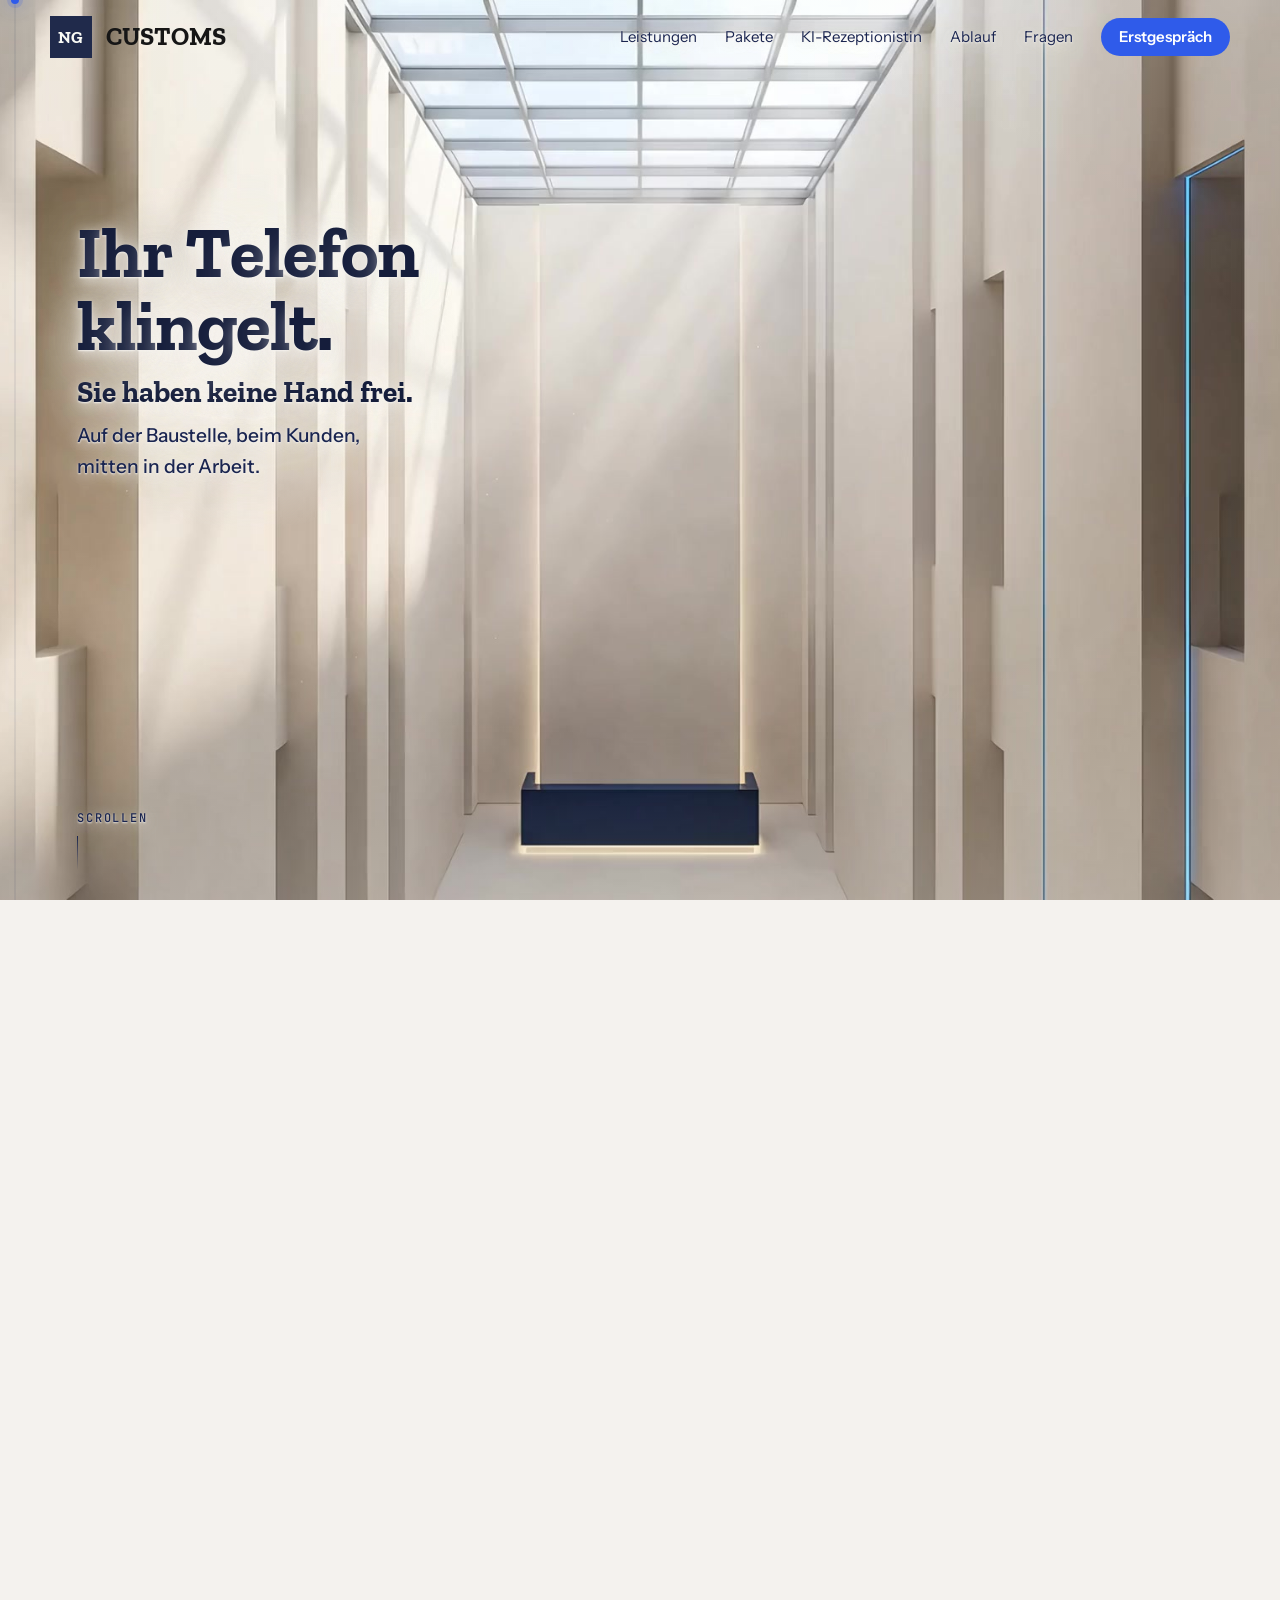
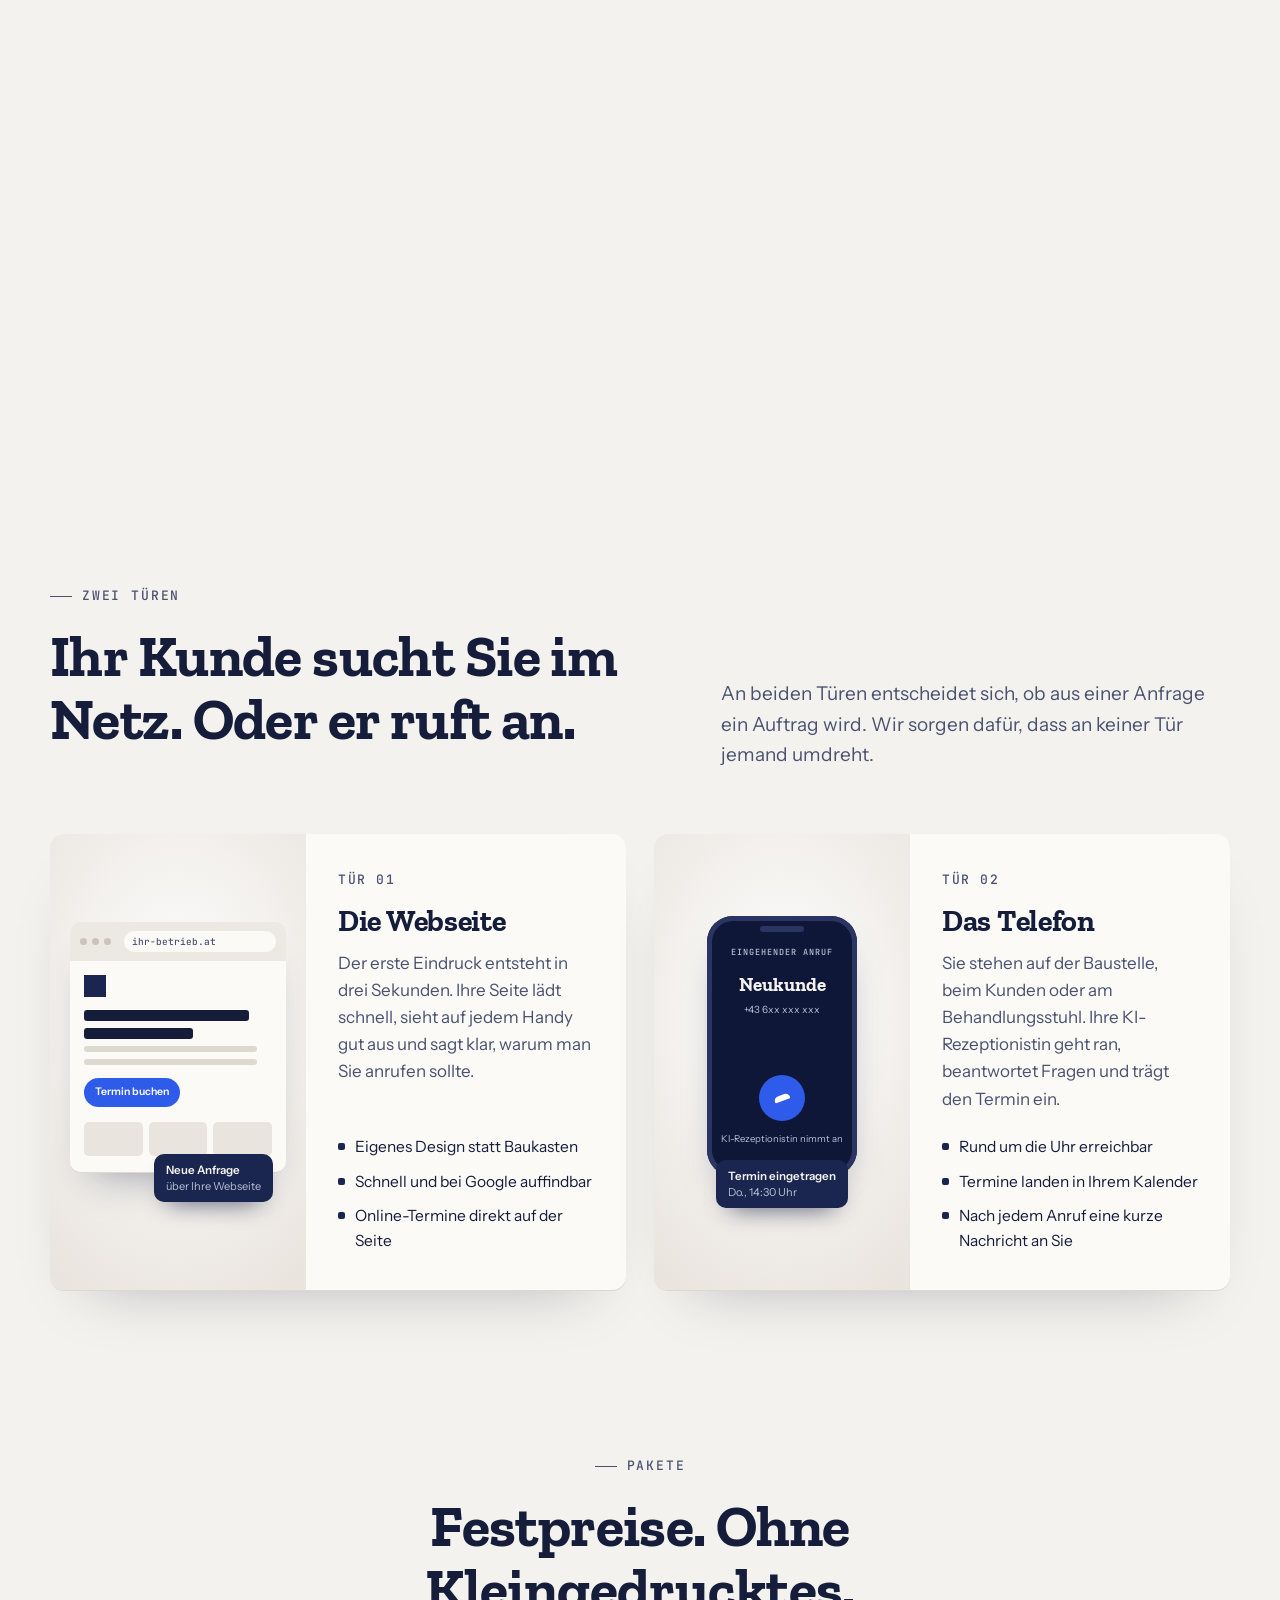
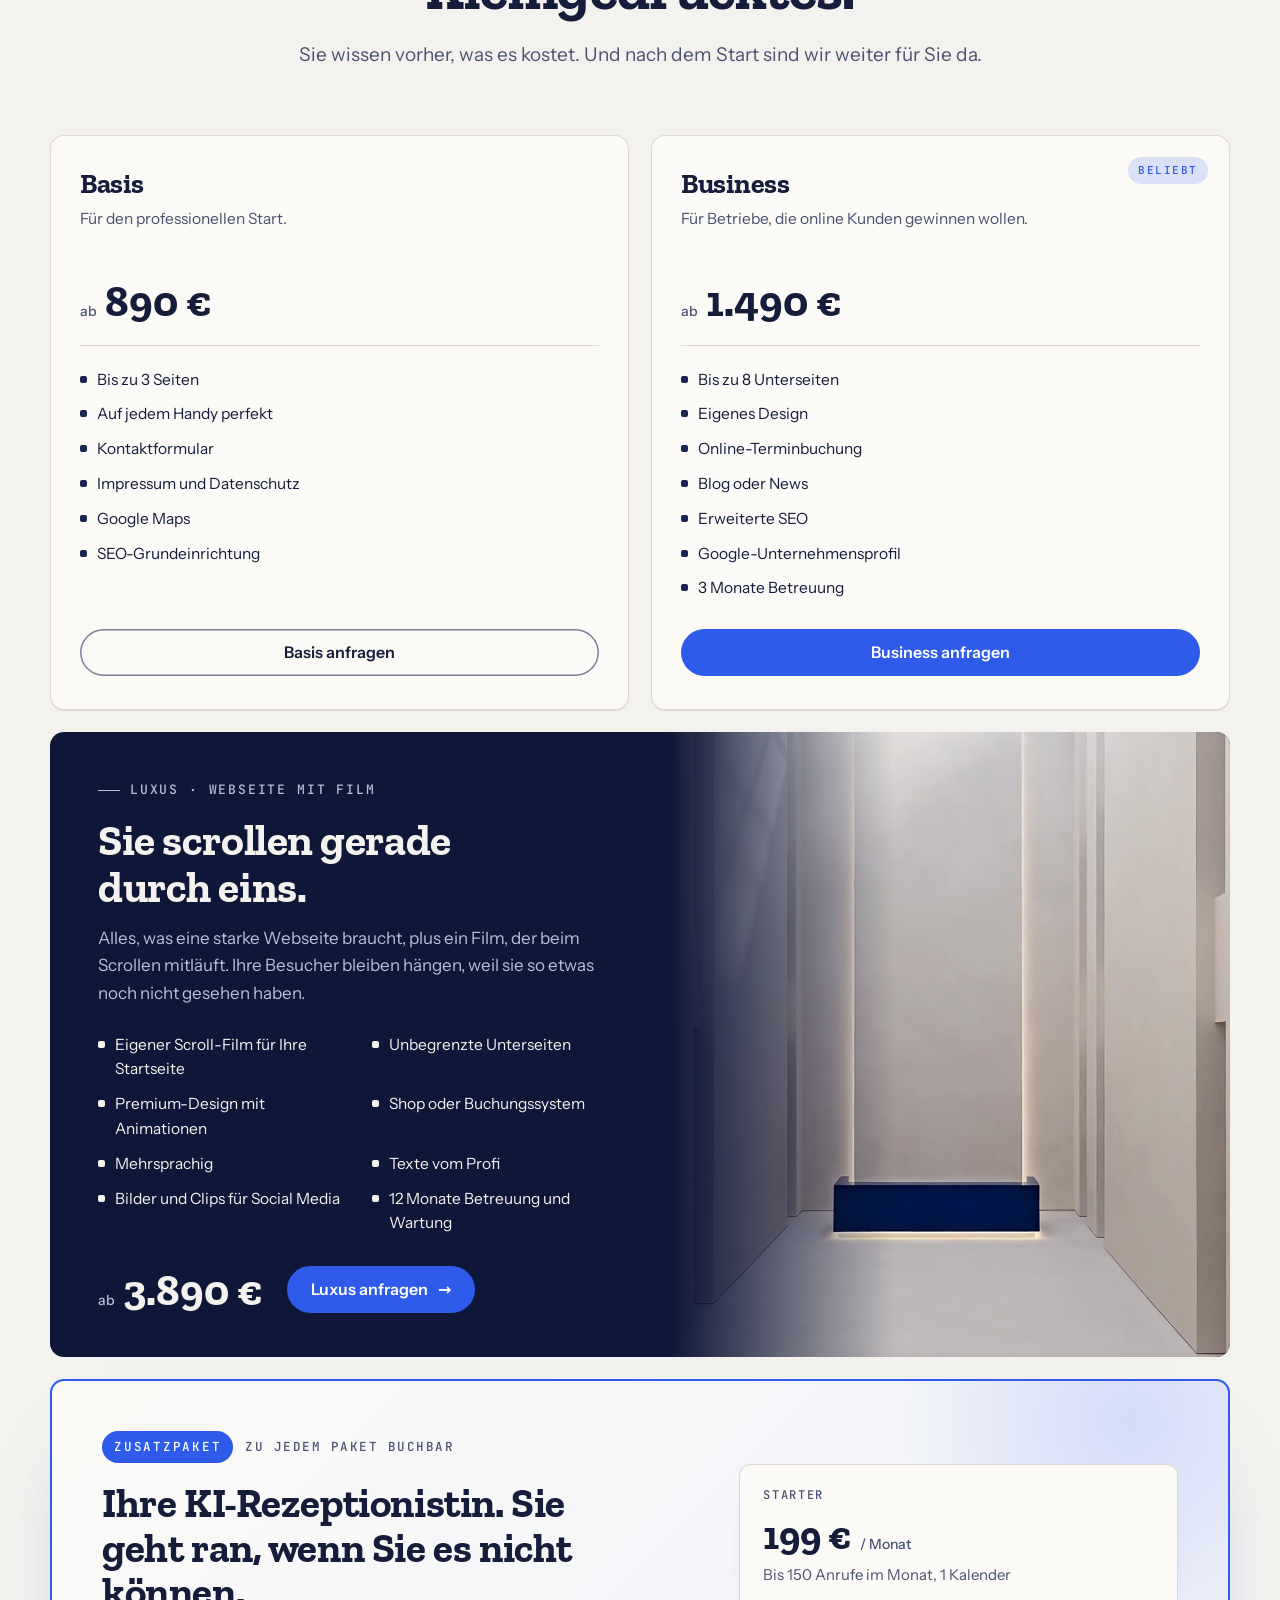
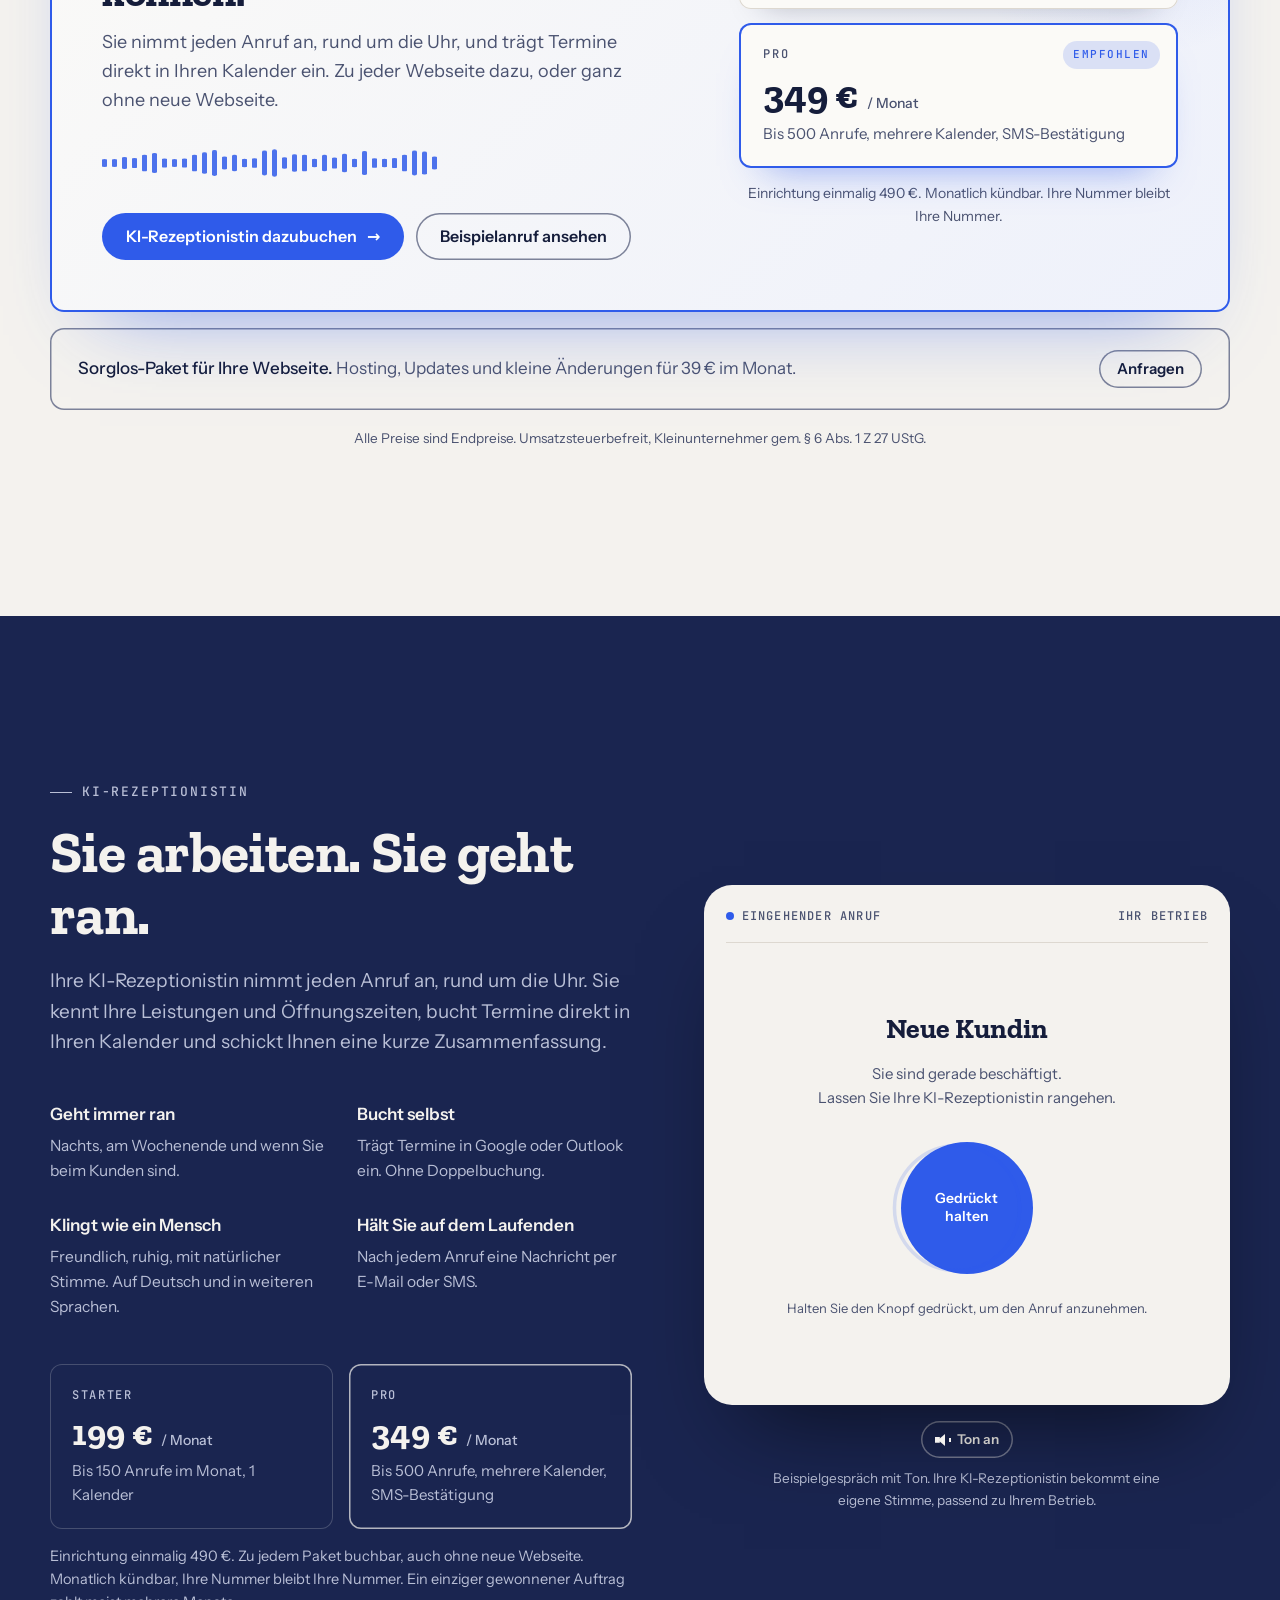
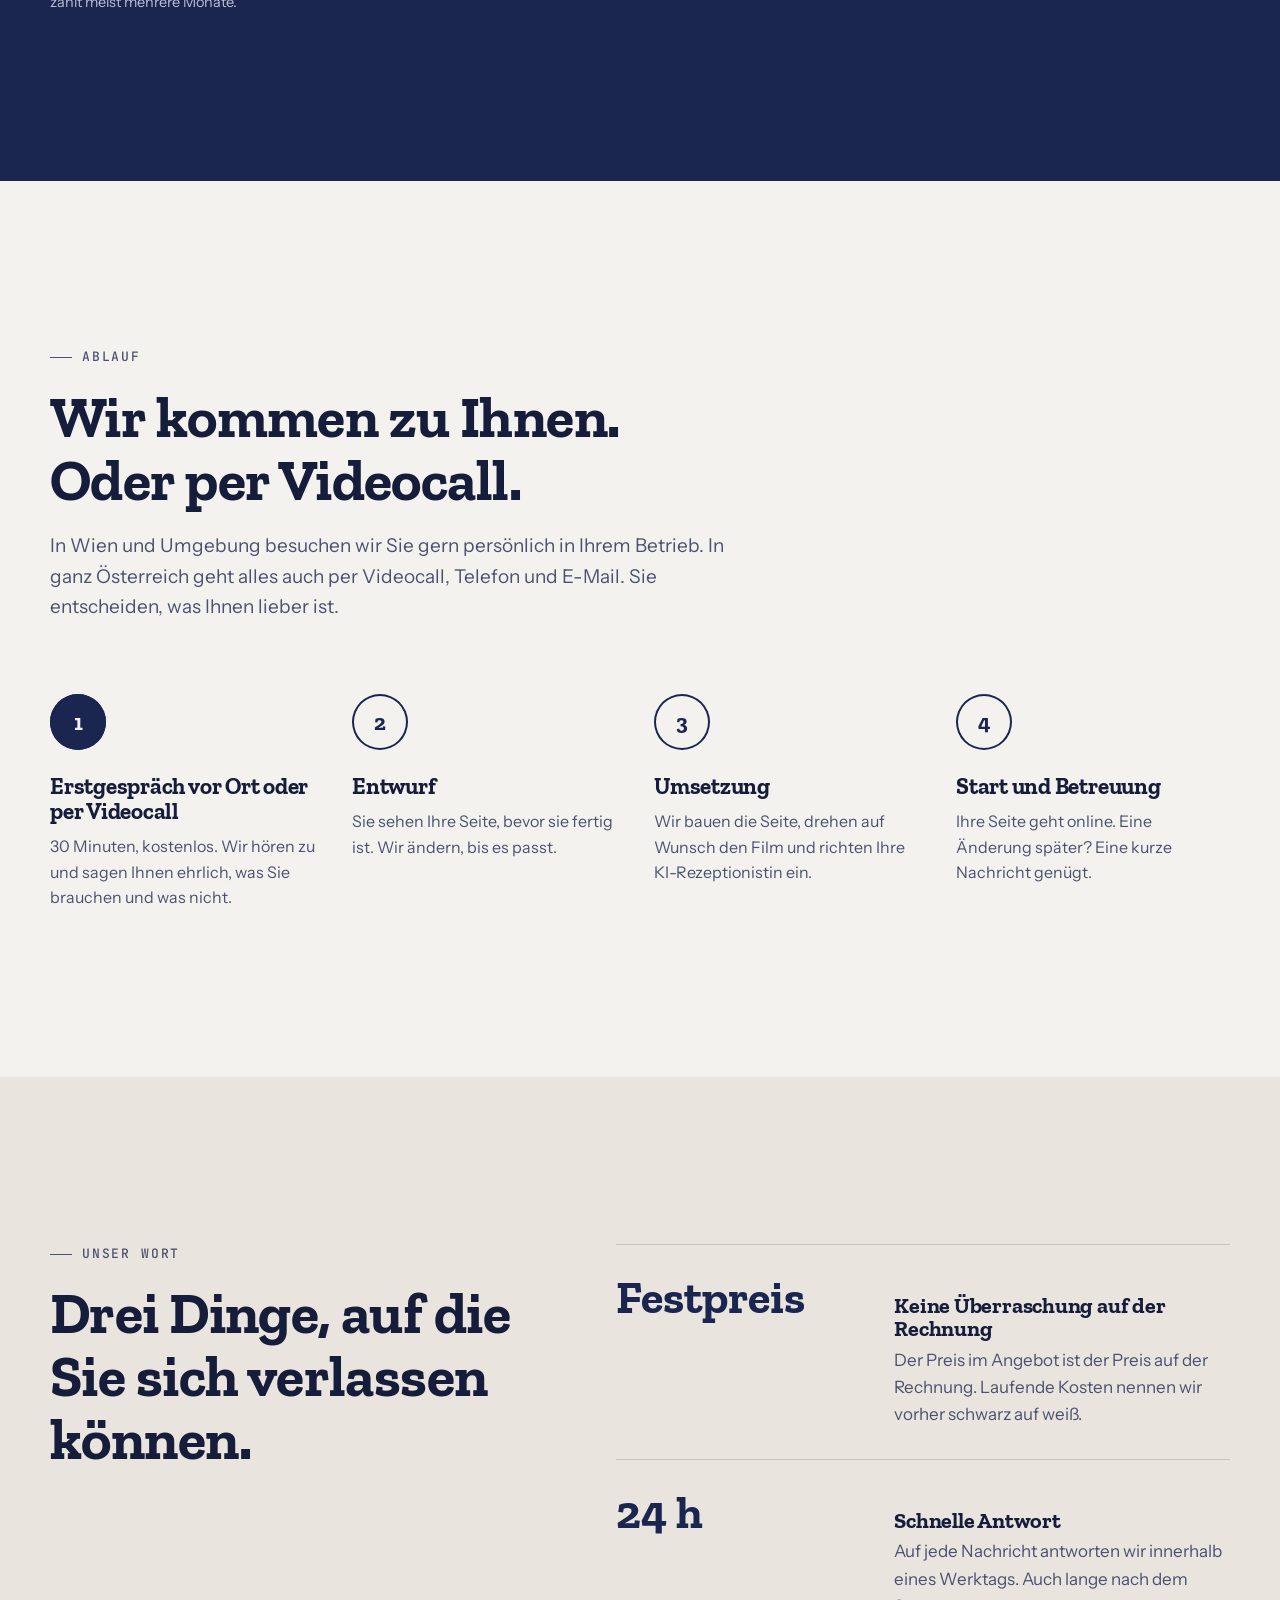
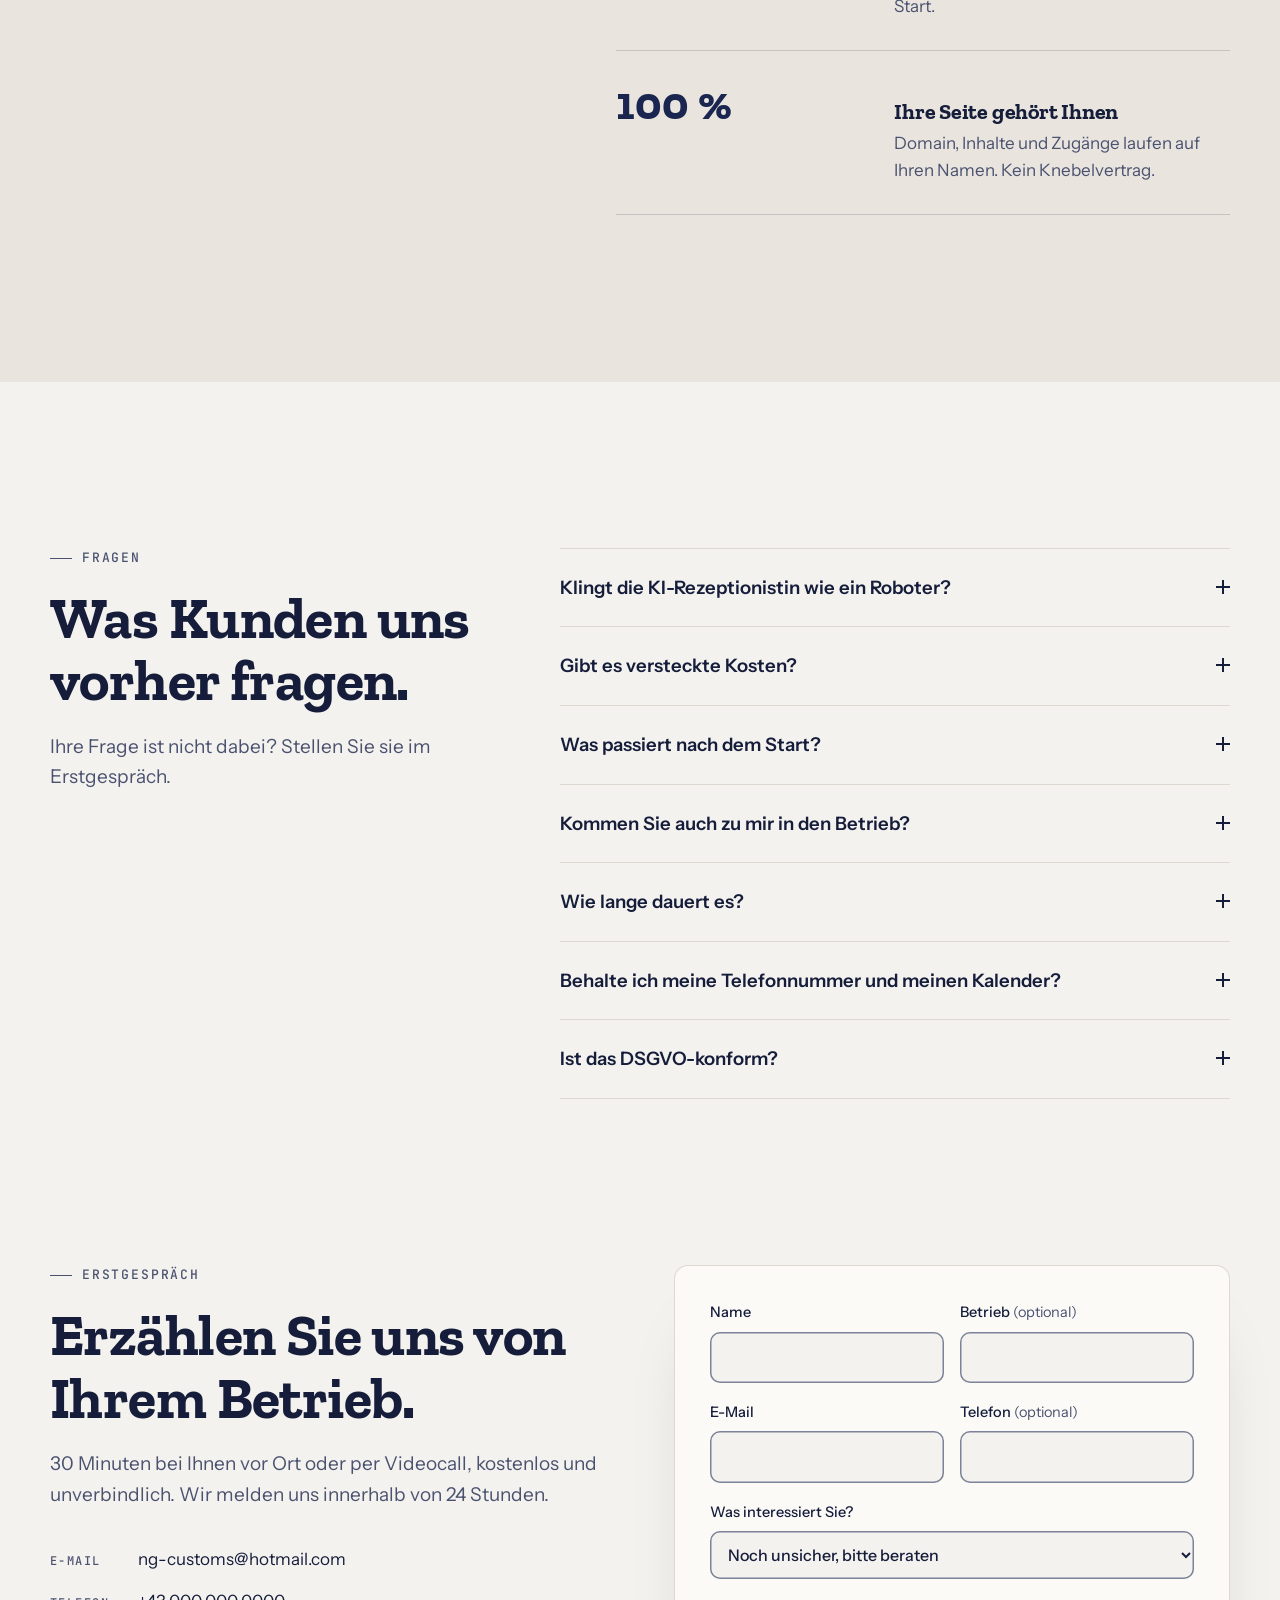
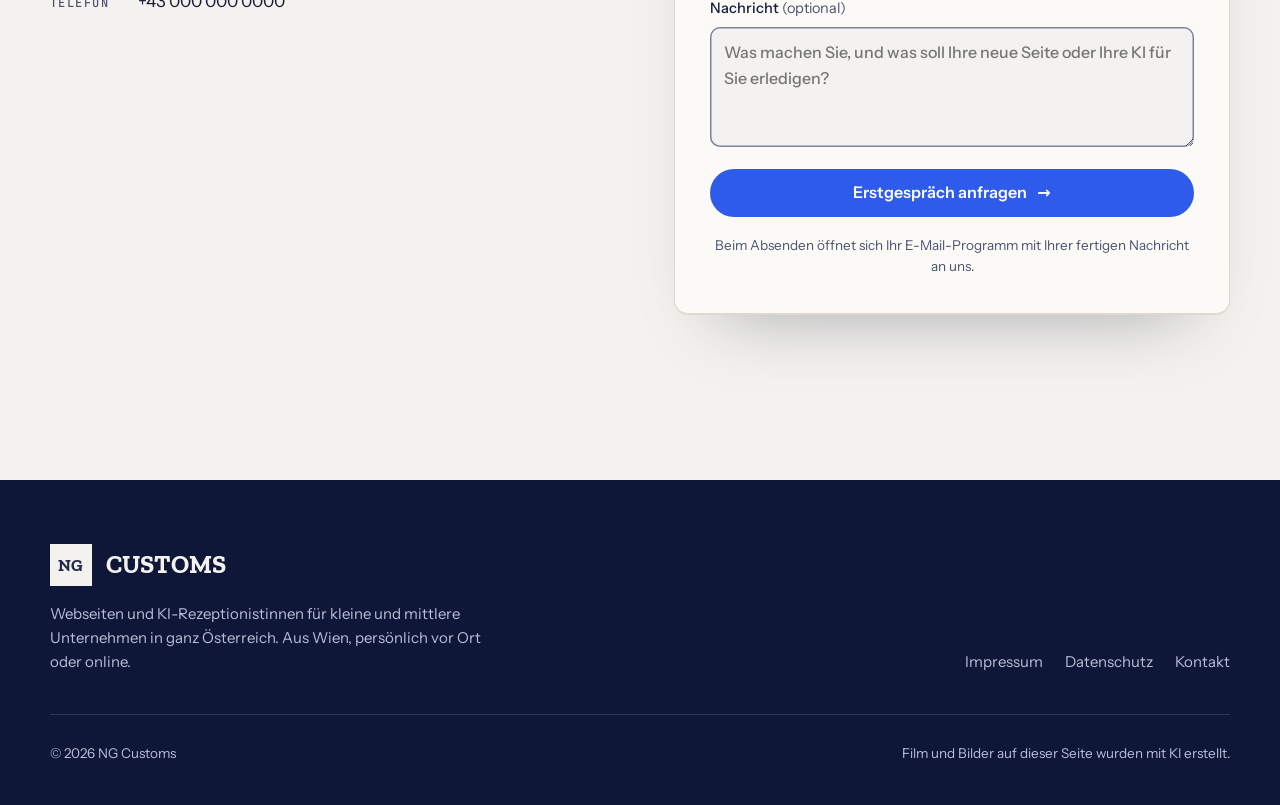
==== commit 61da9b92: "Replace device speech with a recorded demo call that plays on iOS The call demo now plays assets/cal" ====
--- a/website/index.html
+++ b/website/index.html
@@ -690,7 +690,7 @@
         <div class="chat" aria-live="polite"></div>
         <div class="booked" aria-live="polite"><div class="cal">14</div><div><strong>Termin eingetragen</strong><span>Do., 14:30 Uhr · Beratung · Frau Weber</span></div></div>
       </div>
-      <div class="phone-foot"><button class="sound" type="button" aria-pressed="true"><span class="sico" aria-hidden="true"></span><span class="slabel">Ton an</span></button><p class="phone-cap">Beispielgespräch mit der Vorlesestimme Ihres Geräts. Ihre echte KI-Rezeptionistin klingt deutlich natürlicher.</p></div>
+      <div class="phone-foot"><button class="sound" type="button" aria-pressed="true"><span class="sico" aria-hidden="true"></span><span class="slabel">Ton an</span></button><p class="phone-cap">Beispielgespräch mit Ton. Ihre KI-Rezeptionistin bekommt eine eigene Stimme, passend zu Ihrem Betrieb.</p></div>
     </div>
   </div>
 </section>
@@ -1054,48 +1054,29 @@
 hold.addEventListener('keydown', startHold);
 hold.addEventListener('keyup', e => { if (e.key === ' ' || e.key === 'Enter') endHold(); });
 hold.addEventListener('contextmenu', e => e.preventDefault());
-/* Voice: the device's own speech engine, started only by the visitor's hold */
-const synth = 'speechSynthesis' in window ? window.speechSynthesis : null;
+/* Voice: a recorded demo call (assets/call-demo.mp3), started only by the visitor's hold.
+   CUES are the start times in seconds of each line in that file. */
+const CUES = [0.35, 6.52, 10.24, 15.75, 17.32, 21.0, 22.25];
+const callAudio = new Audio('assets/call-demo.mp3');
+callAudio.preload = 'auto';
 const soundBtn = $('.sound'), soundLabel = $('.slabel');
-let soundOn = !!synth, unlocked = false, voices = [];
-if (!synth) { soundBtn.hidden = true; }
-function loadVoices() { try { voices = synth.getVoices().filter(v => /^de/i.test(v.lang)); } catch { voices = []; } }
-if (synth) { loadVoices(); synth.addEventListener?.('voiceschanged', loadVoices); }
-function pickVoice(who) {
-  if (!voices.length) return null;
-  const at = voices.filter(v => /de[-_]AT/i.test(v.lang));
-  const pool = at.length ? at.concat(voices) : voices;
-  const female = /anna|petra|helena|katja|marlene|vicki|hedda|google|female|sabina|ingrid/i;
-  const male = /markus|yannick|stefan|hans|klaus|male|conrad|jonas/i;
-  if (who === 'ki') return pool.find(v => female.test(v.name)) || pool[0];
-  return voices.find(v => male.test(v.name)) || voices.find(v => v !== pickVoice('ki')) || voices[0];
-}
-function unlockVoice() {
-  if (!synth || unlocked || !soundOn) return;
-  try { const u = new SpeechSynthesisUtterance(' '); u.volume = 0; synth.speak(u); unlocked = true; } catch {}
-}
-function speak(text, who, done) {
-  if (!synth || !soundOn) { done(false); return; }
-  let finished = false;
-  const finish = () => { if (finished) return; finished = true; clearTimeout(safety); done(true); };
-  const u = new SpeechSynthesisUtterance(text);
-  u.lang = 'de-AT';
-  const v = pickVoice(who); if (v) { u.voice = v; u.lang = v.lang; }
-  u.rate = who === 'ki' ? 1.02 : 1.06;
-  u.pitch = who === 'ki' ? 1.08 : 0.9;
-  u.onend = finish; u.onerror = finish;
-  const safety = setTimeout(finish, 1800 + text.length * 95);
-  timers.push(safety);
-  synth.speak(u);
+let soundOn = true, unlocked = false;
+function unlockAudio() {
+  // iOS only lets a page play sound that the visitor started, so prime the player on the first press
+  if (unlocked || !soundOn) return; unlocked = true;
+  callAudio.muted = true;
+  const p = callAudio.play();
+  if (p) p.then(() => { if (!answered) { callAudio.pause(); callAudio.currentTime = 0; } callAudio.muted = !soundOn; }).catch(() => { callAudio.muted = false; unlocked = false; });
 }
 soundBtn.addEventListener('click', () => {
   soundOn = !soundOn;
   soundBtn.setAttribute('aria-pressed', soundOn);
   soundLabel.textContent = soundOn ? 'Ton an' : 'Ton aus';
-  if (!soundOn && synth) synth.cancel();
+  callAudio.muted = !soundOn;
+  if (soundOn && answered && callAudio.paused && callAudio.currentTime > 0 && !callAudio.ended) callAudio.play().catch(() => {});
 });
-hold.addEventListener('pointerdown', unlockVoice);
-hold.addEventListener('keydown', unlockVoice);
+hold.addEventListener('pointerdown', unlockAudio);
+hold.addEventListener('keydown', unlockAudio);
 
 let runId = 0;
 function answer() {
@@ -1112,20 +1093,30 @@
     if (fast) m.classList.add('on');
     return m;
   });
-  const finishAll = () => { if (id === runId) timers.push(setTimeout(() => booked.classList.add('on'), fast ? 0 : 300)); };
-  let i = 0;
-  const next = () => {
+  const bookAt = CUES[CUES.length - 1] + 3.2;
+  const byTimer = () => {
+    msgs.forEach((m, i) => timers.push(setTimeout(() => m.classList.add('on'), fast ? 0 : 250 + i * 1050)));
+    timers.push(setTimeout(() => booked.classList.add('on'), fast ? 0 : 250 + msgs.length * 1050 + 300));
+  };
+  if (!soundOn) { byTimer(); return; }
+  // Reveal each line when its voice starts; the audio clock drives the chat
+  let shown = 0, raf = null;
+  const sync = () => {
     if (id !== runId) return;
-    if (i >= convo.length) { finishAll(); return; }
-    const [who, text] = convo[i], m = msgs[i]; i++;
-    m.classList.add('on');
-    speak(text, who, spoke => { if (id !== runId) return; timers.push(setTimeout(next, spoke ? 260 : 1050)); });
+    const t = callAudio.currentTime;
+    while (shown < msgs.length && t >= CUES[shown] - 0.05) msgs[shown++].classList.add('on');
+    if (t >= bookAt || callAudio.ended) { msgs.forEach(m => m.classList.add('on')); booked.classList.add('on'); return; }
+    raf = requestAnimationFrame(sync);
   };
-  timers.push(setTimeout(next, fast ? 0 : 250));
+  callAudio.currentTime = 0;
+  callAudio.muted = false;
+  const p = callAudio.play();
+  if (p) p.then(() => { raf = requestAnimationFrame(sync); }).catch(() => { if (id === runId) byTimer(); });
+  else raf = requestAnimationFrame(sync);
 }
 $('.replay', phone).addEventListener('click', () => {
   runId++; timers.forEach(clearTimeout); timers = [];
-  if (synth) synth.cancel();
+  callAudio.pause(); callAudio.currentTime = 0;
   answered = false; setHP(0); phone.classList.remove('answered'); booked.classList.remove('on'); chat.innerHTML = '';
   hold.focus();
 });
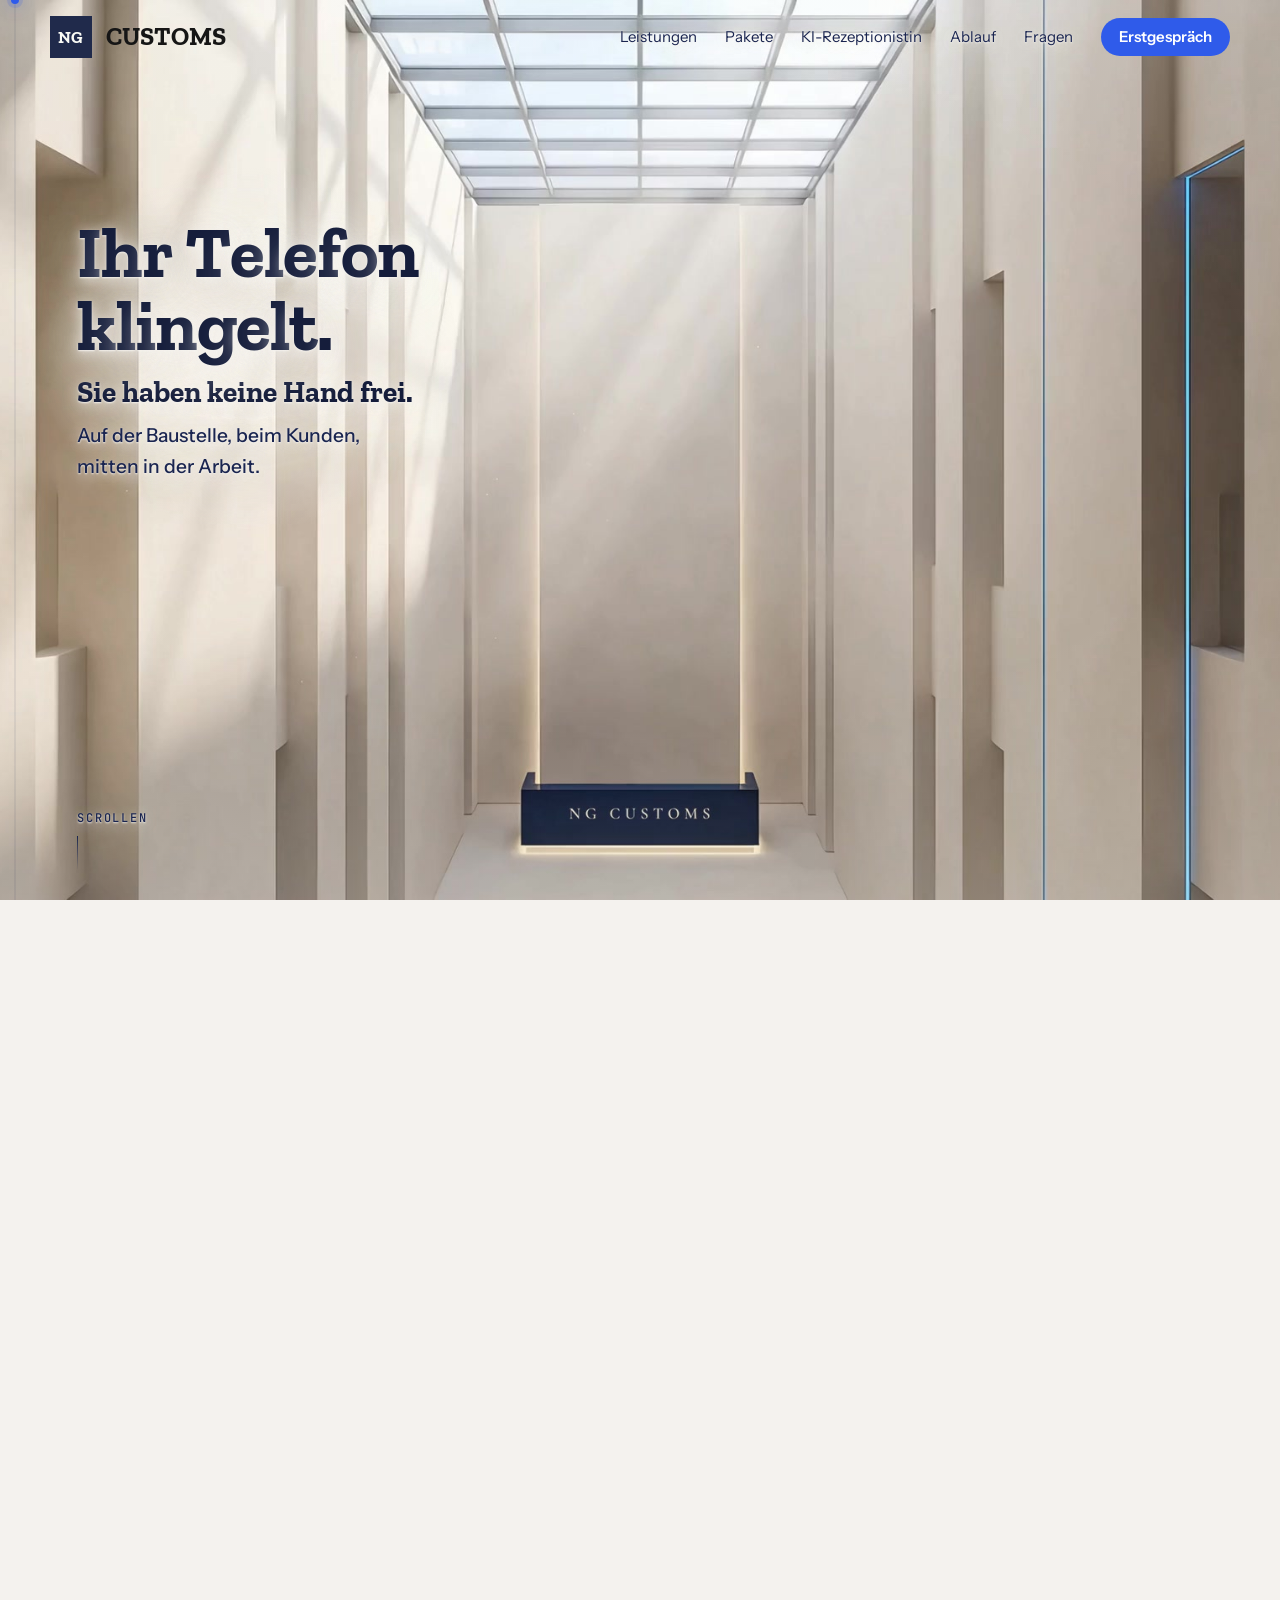
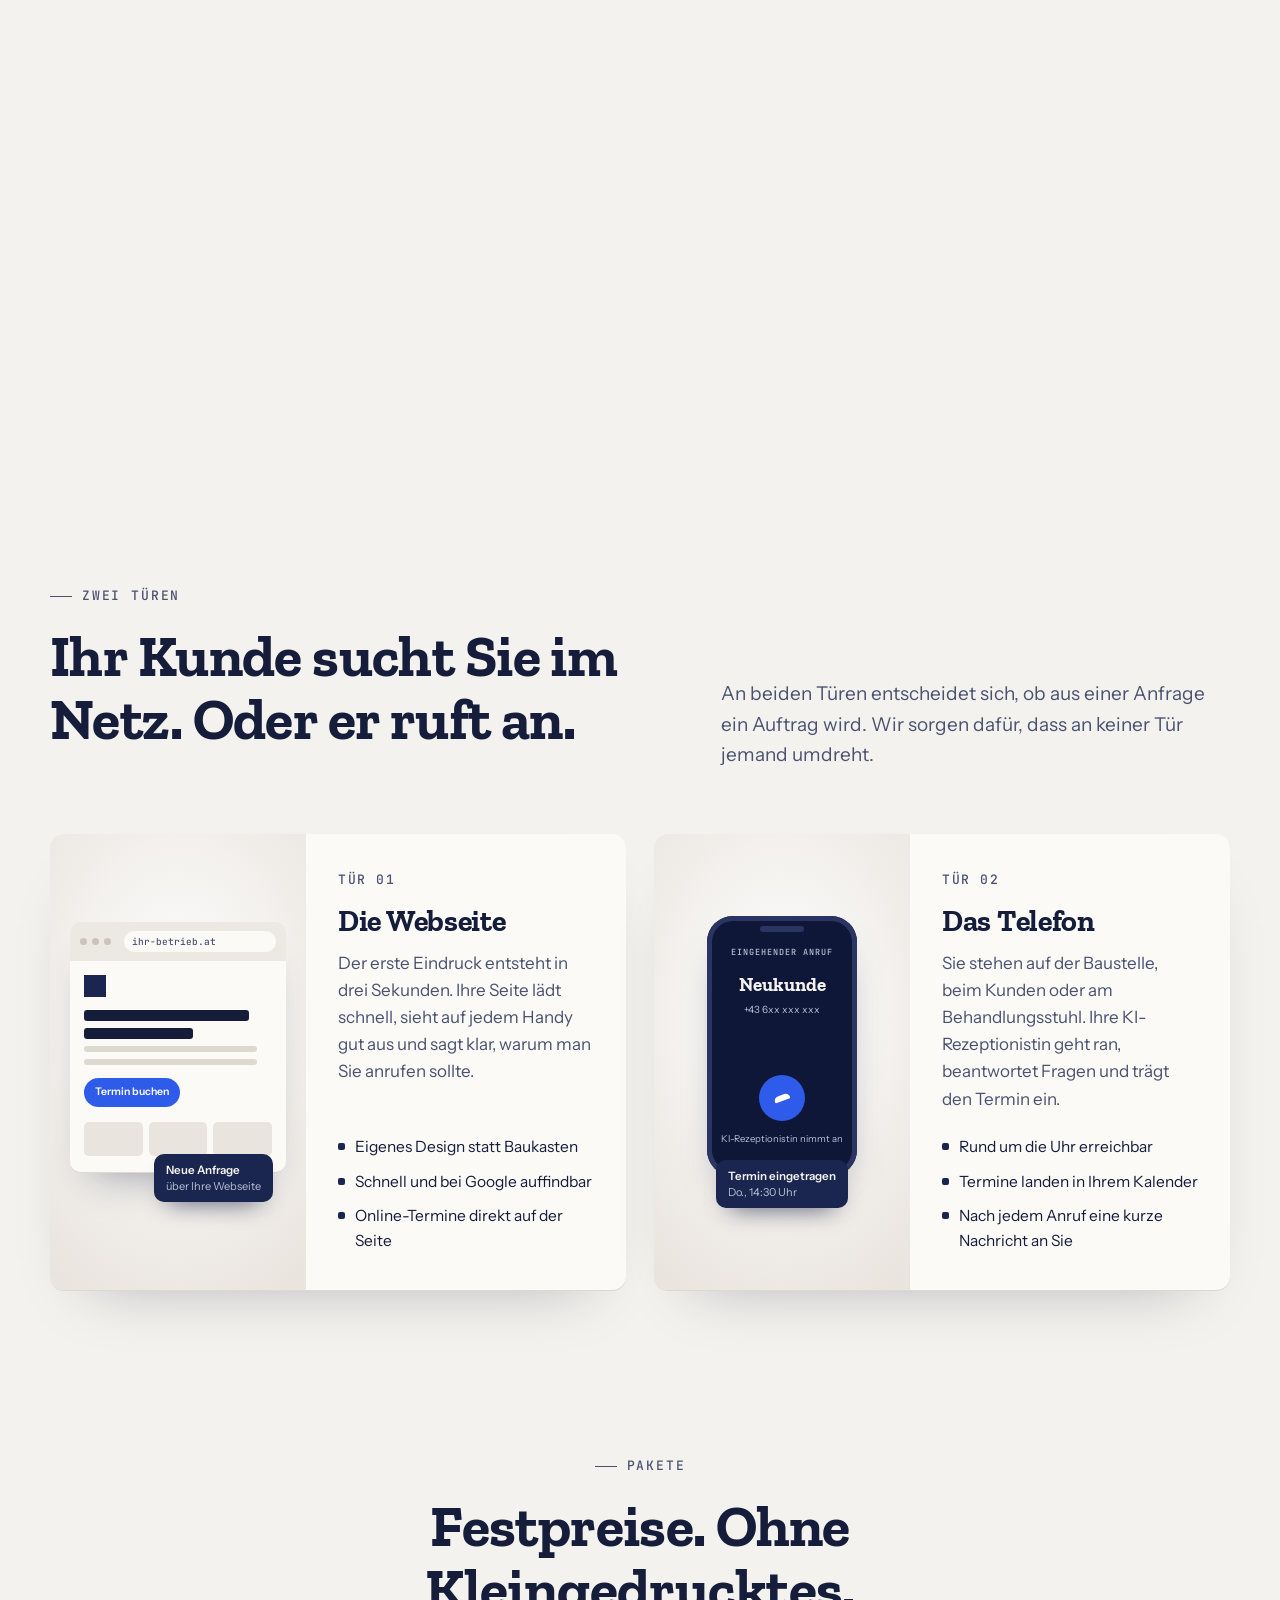
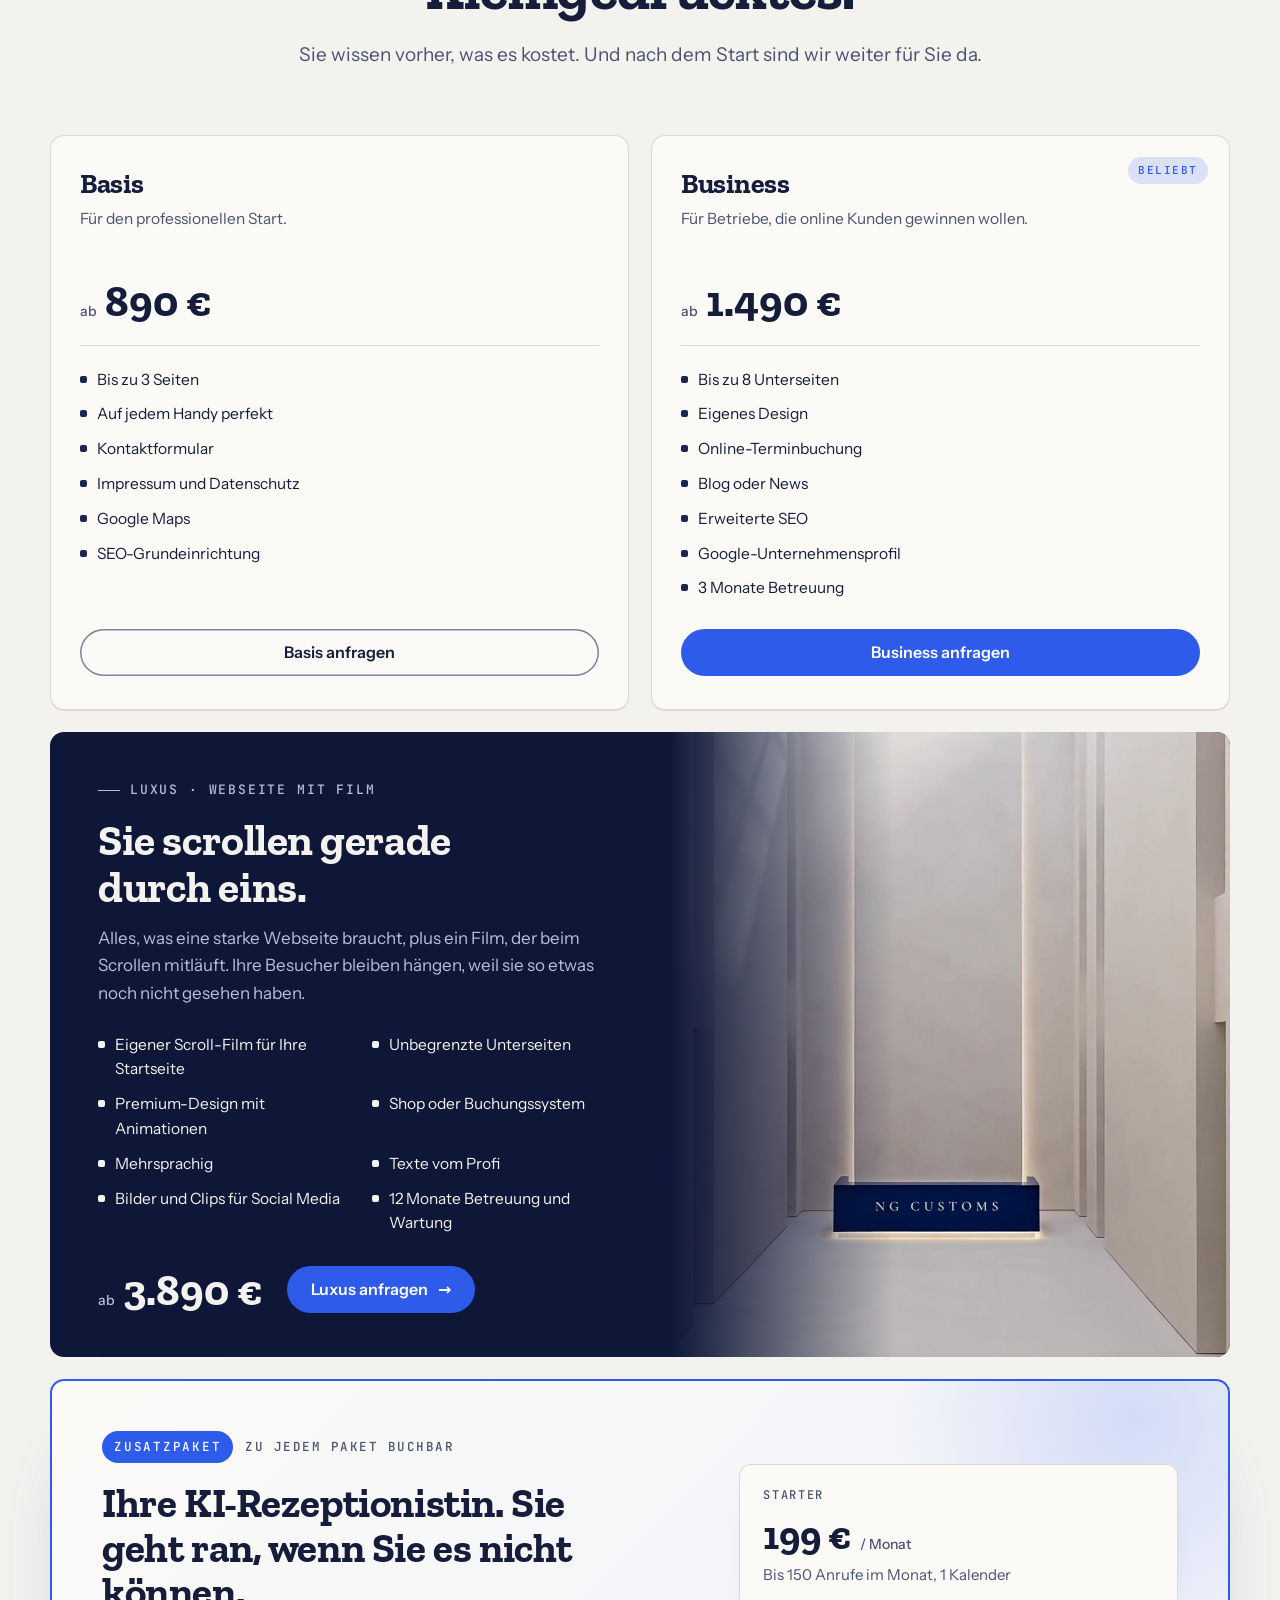
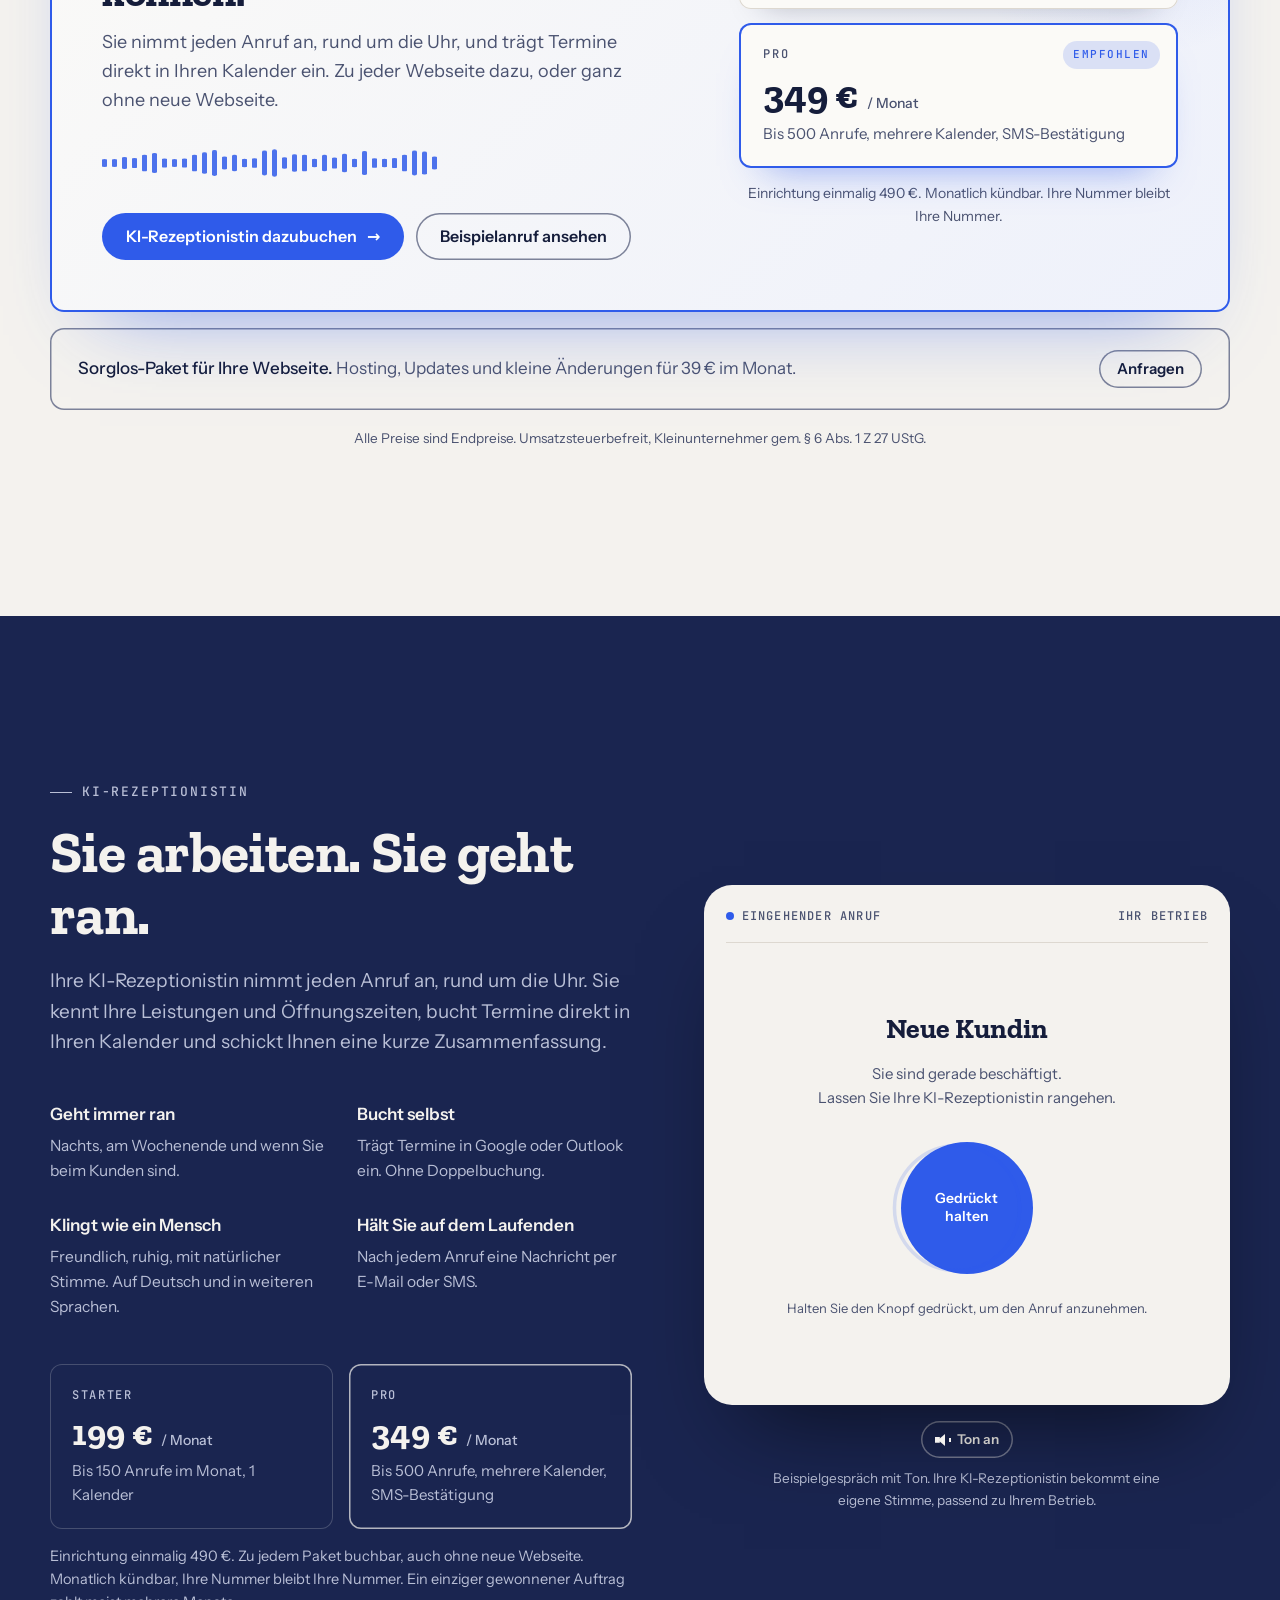
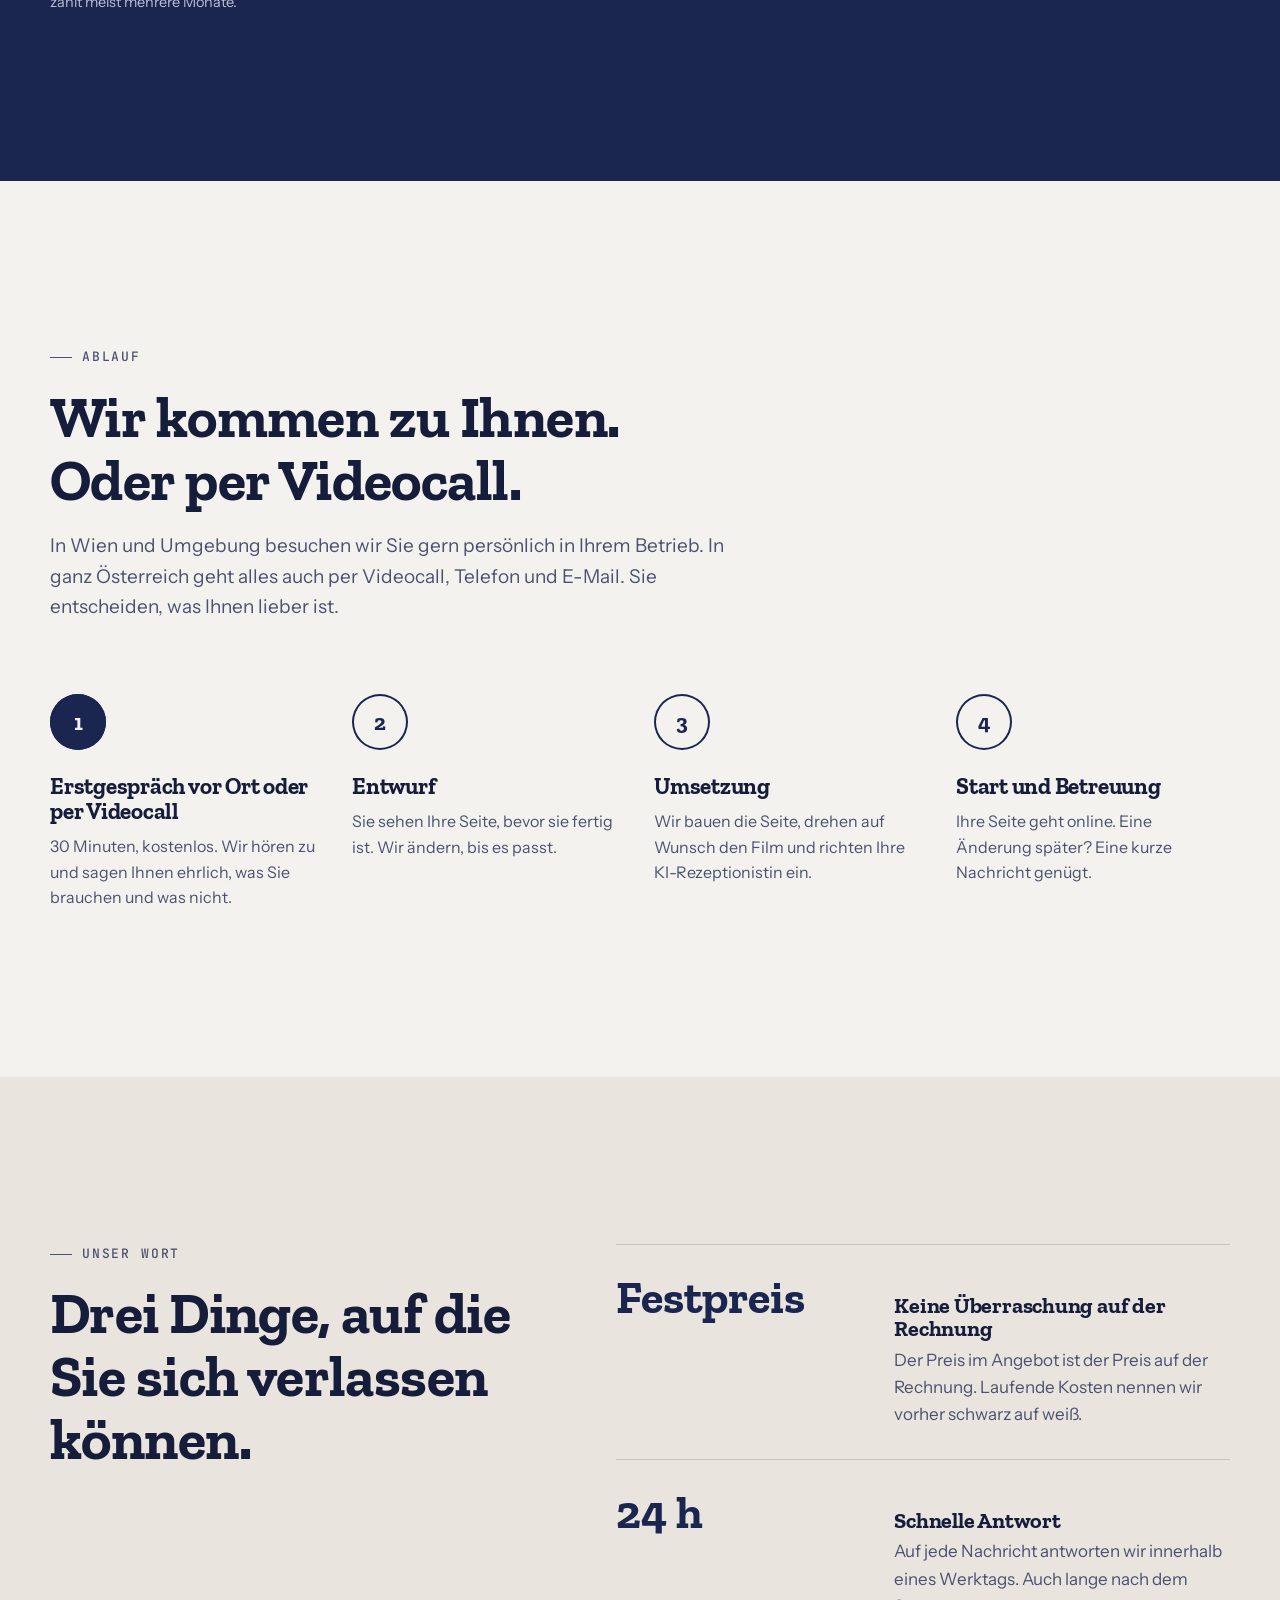
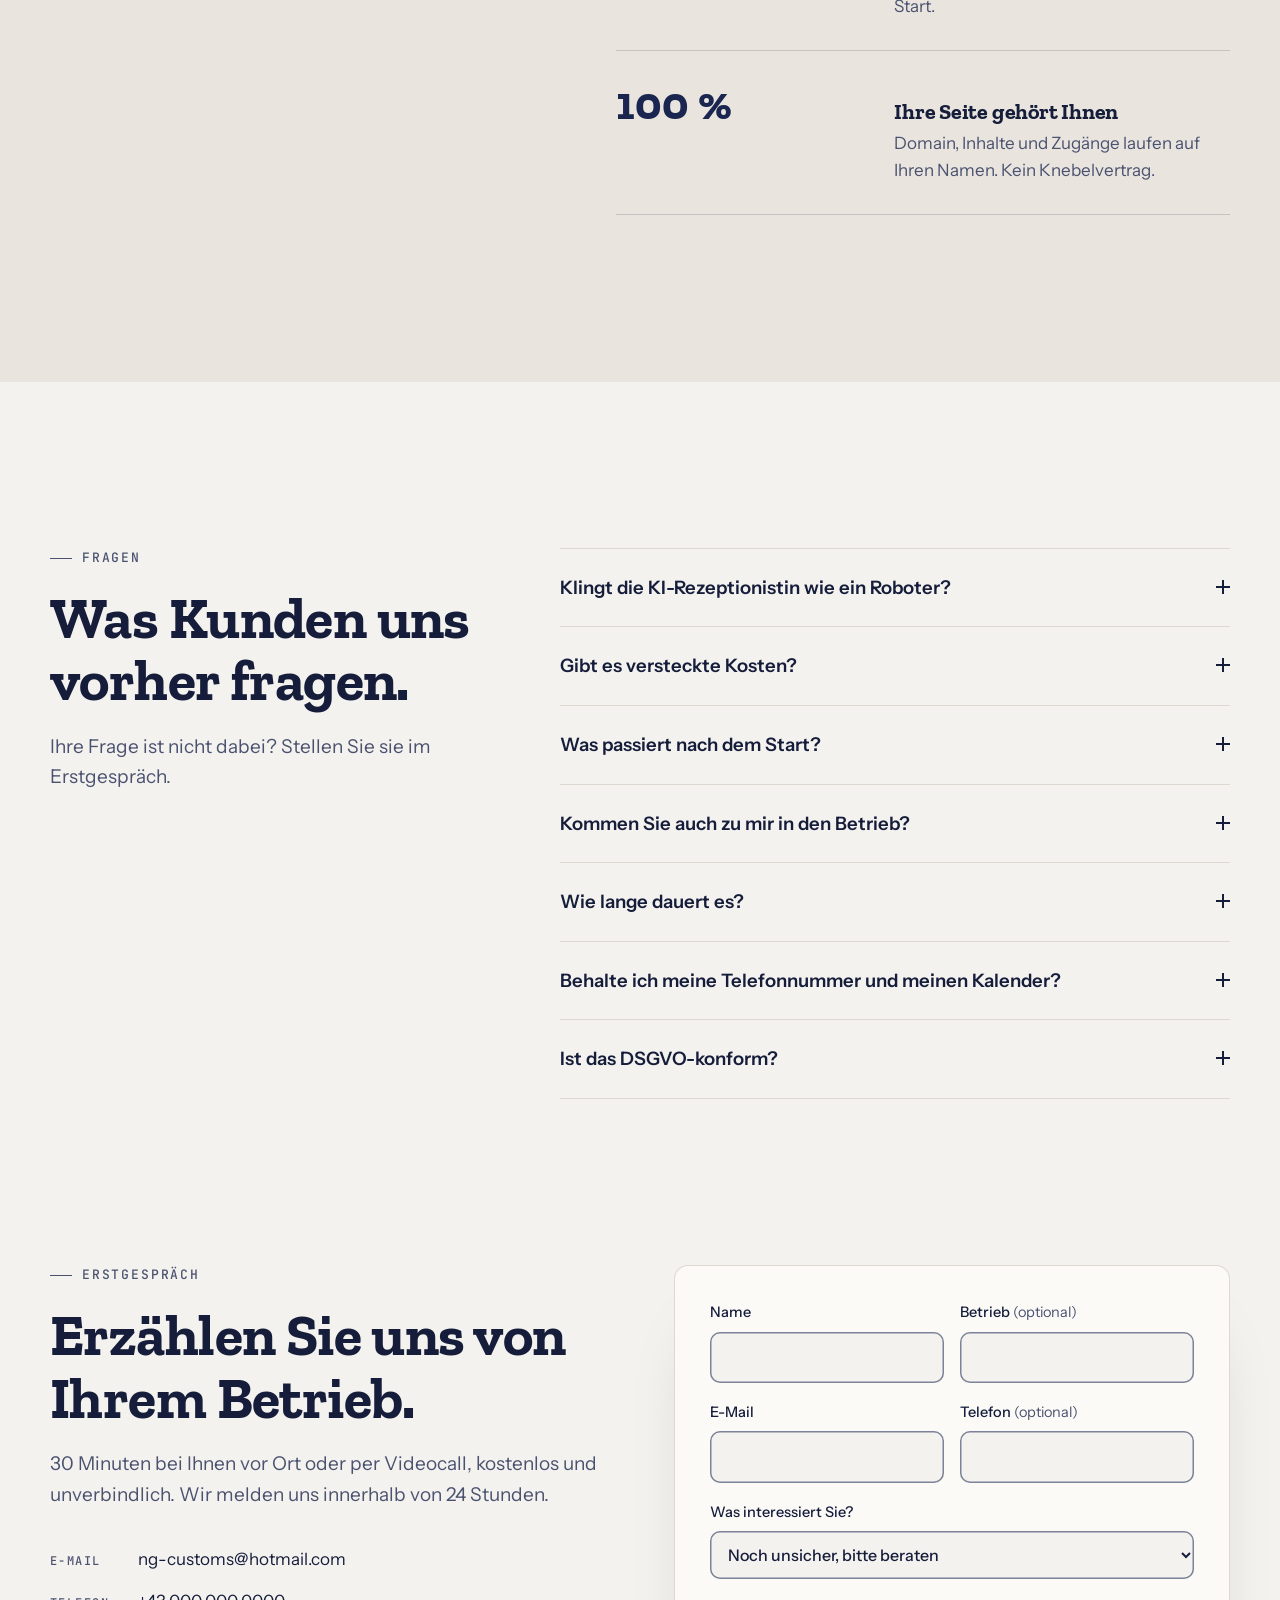
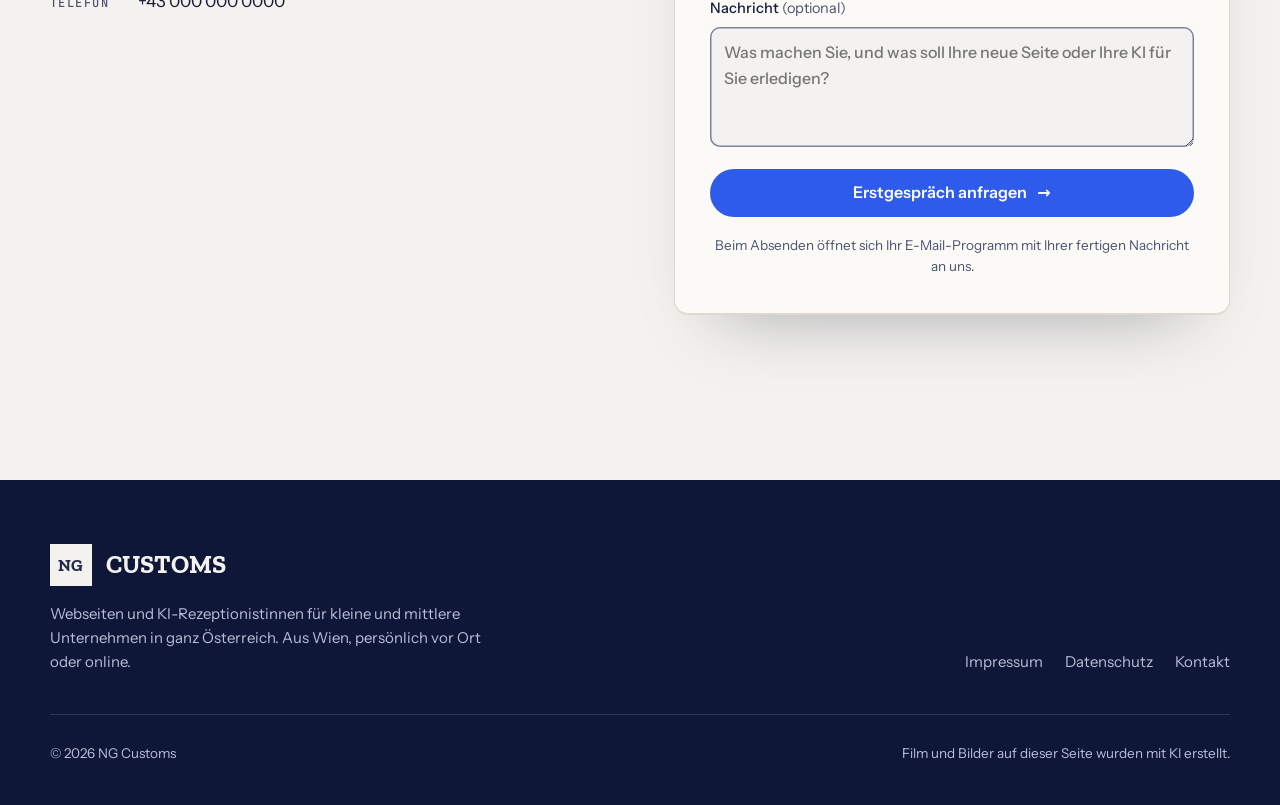
==== commit eb54f462: "Put an NG CUSTOMS nameplate on the reception counter in the hero film The counter is tracked frame b" ====
--- a/website/index.html
+++ b/website/index.html
@@ -838,7 +838,7 @@
 // Portrait screens get their own centre crop in full sharpness, landscape screens the wide film.
 const PORTRAIT = matchMedia('(orientation: portrait)').matches;
 const VIDEO_URL = PORTRAIT ? 'assets/hero-scrub-m.mp4' : 'assets/hero-scrub.mp4';
-const VIDEO_BYTES = PORTRAIT ? 2380033 : 4750311;
+const VIDEO_BYTES = PORTRAIT ? 2635800 : 5279970;
 const POSTER = PORTRAIT ? 'assets/hero-poster-m.jpg' : 'assets/hero-poster.jpg';
 const ENDING = PORTRAIT ? 'assets/hero-ending-m.jpg' : 'assets/hero-ending.jpg';
 const hero = $('.hero'), stage = $('.stage'), video = $('#hero');
@@ -1020,13 +1020,13 @@
 /* ---------- The interactive moment: hold to answer ---------- */
 const phone = $('#phone'), hold = $('.hold'), chat = $('.chat', phone), booked = $('.booked', phone);
 const convo = [
-  ['ki', 'Guten Tag, Sie sprechen mit Lena, der digitalen Rezeption. Wie kann ich helfen?'],
+  ['ki', 'Guten Tag, Sie sprechen mit Lena, der digitalen Rezeption. Wie kann ich Ihnen helfen?'],
   ['kd', 'Hallo, ich hätte gern einen Beratungstermin diese Woche.'],
-  ['ki', 'Gern. Ich habe Donnerstag um 14:30 Uhr oder Freitag um 10 Uhr frei.'],
+  ['ki', 'Gerne. Ich hätte Donnerstag um 14:30 Uhr oder Freitag um 10 Uhr frei.'],
   ['kd', 'Donnerstag passt.'],
-  ['ki', 'Perfekt. Auf welchen Namen darf ich eintragen?'],
+  ['ki', 'Perfekt. Auf welchen Namen darf ich den Termin eintragen?'],
   ['kd', 'Weber.'],
-  ['ki', 'Danke, Frau Weber. Sie bekommen gleich eine SMS zur Bestätigung.']
+  ['ki', 'Danke, Frau Weber. Sie bekommen gleich eine SMS zur Bestätigung. Schönen Tag noch!']
 ];
 let hp = 0, holding = false, holdRaf = null, holdLast = 0, answered = false, timers = [];
 function setHP(v) { hp = v; hold.style.setProperty('--hp', v.toFixed(3)); }
@@ -1056,7 +1056,7 @@
 hold.addEventListener('contextmenu', e => e.preventDefault());
 /* Voice: a recorded demo call (assets/call-demo.mp3), started only by the visitor's hold.
    CUES are the start times in seconds of each line in that file. */
-const CUES = [0.35, 6.52, 10.24, 15.75, 17.32, 21.0, 22.25];
+const CUES = [0.3, 5.53, 8.65, 13.82, 15.0, 18.64, 19.3];
 const callAudio = new Audio('assets/call-demo.mp3');
 callAudio.preload = 'auto';
 const soundBtn = $('.sound'), soundLabel = $('.slabel');
